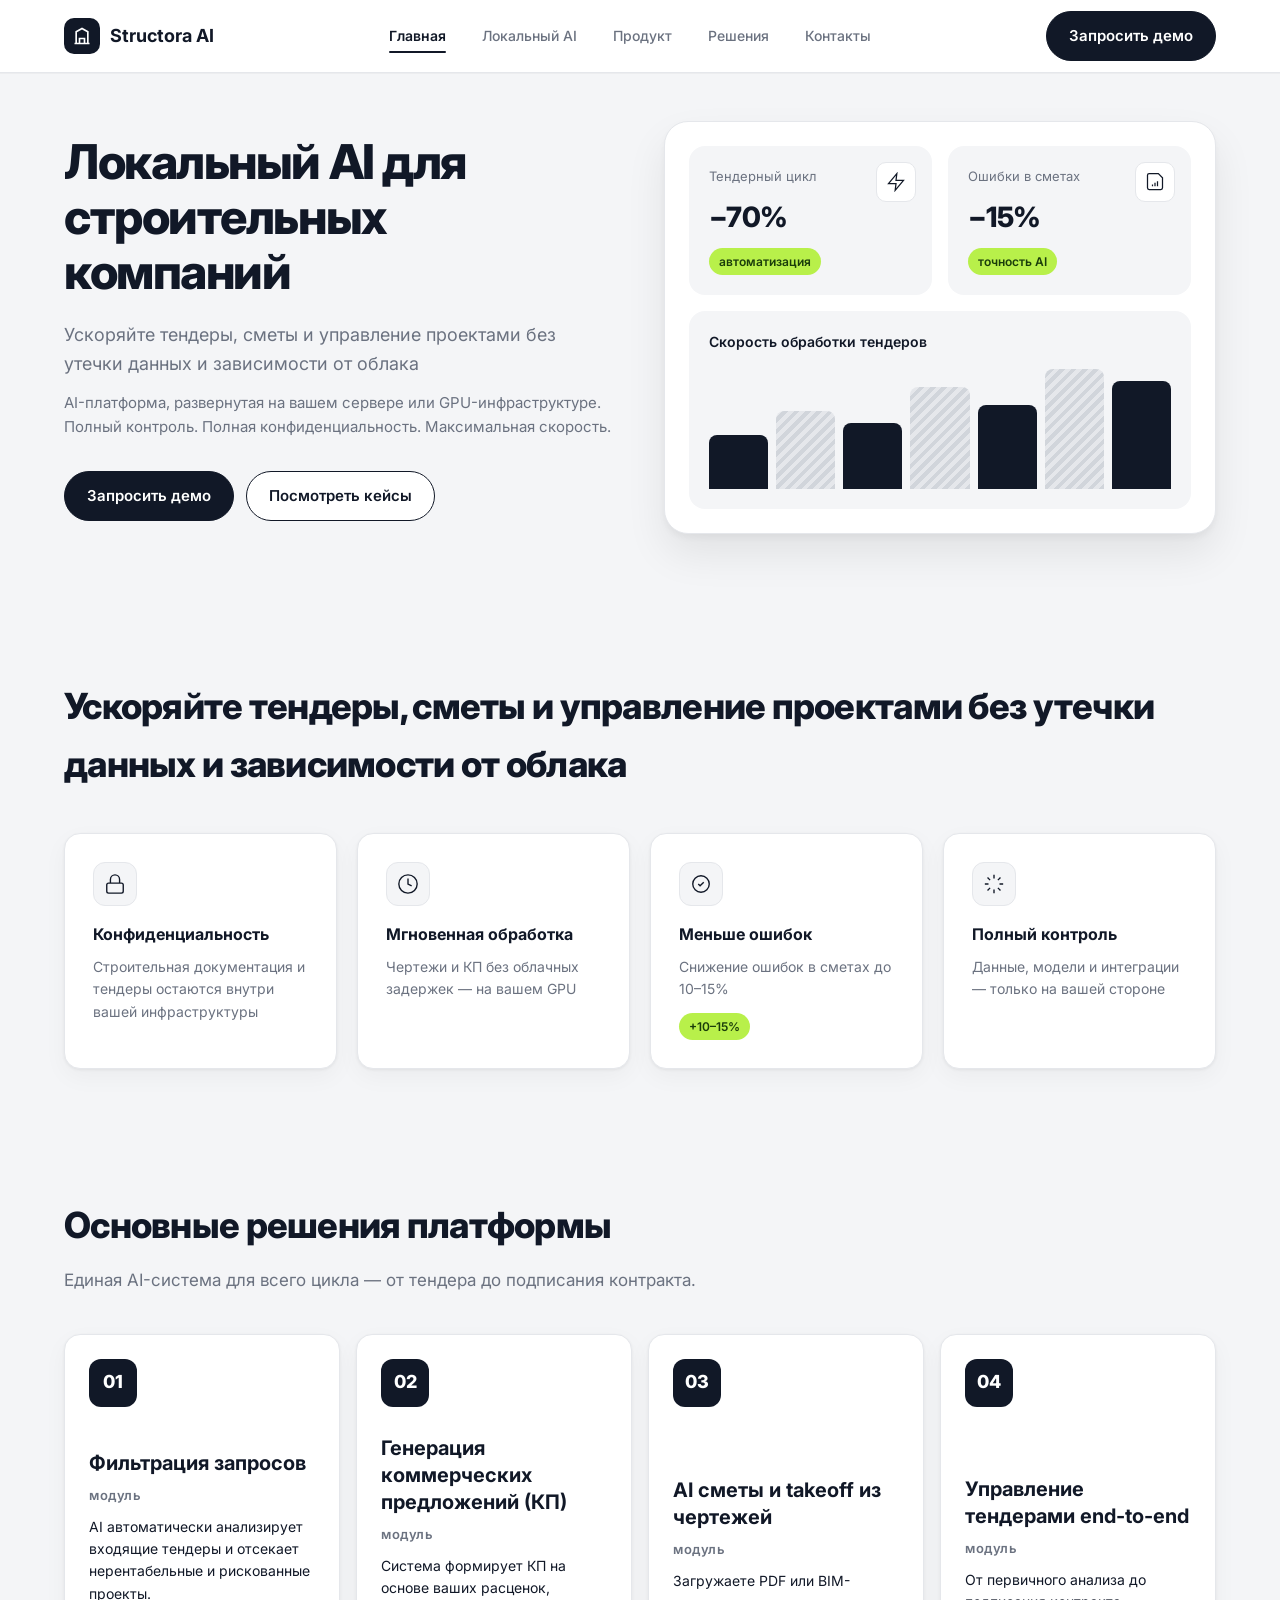
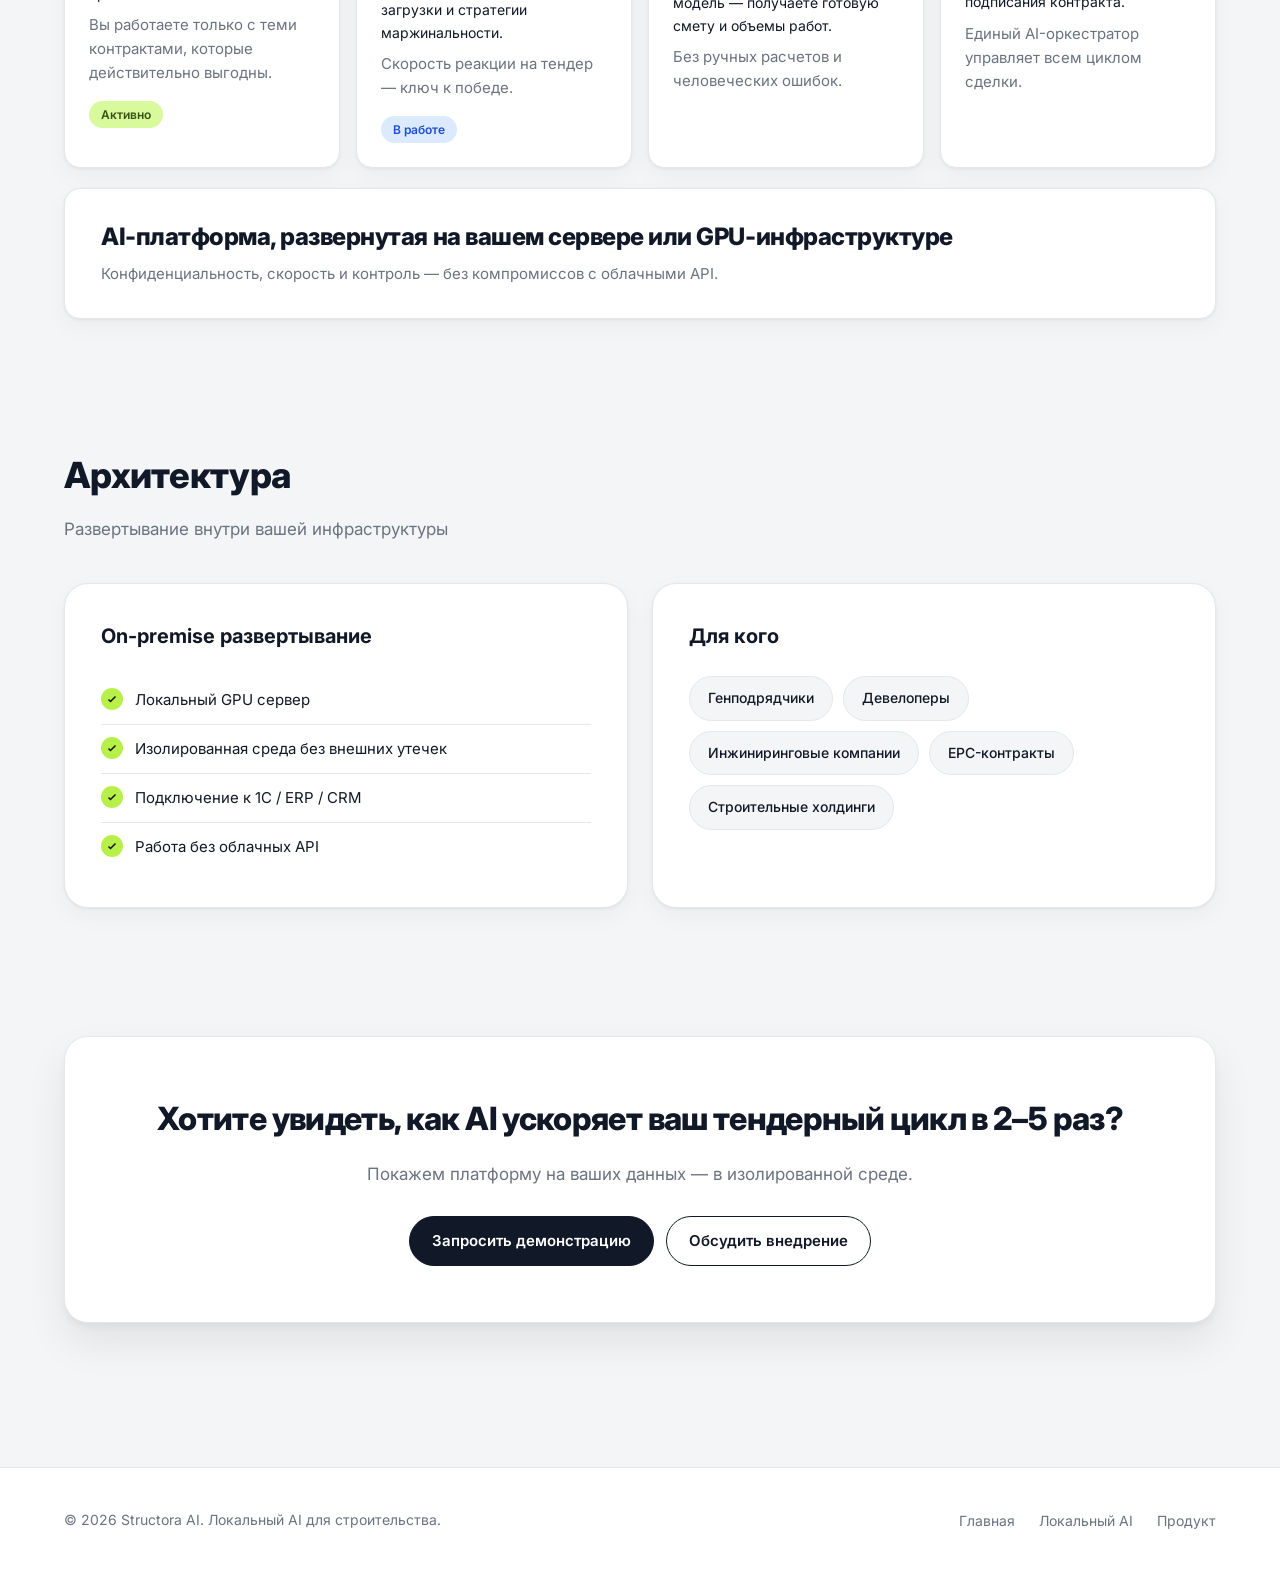
==== index.html @ 3f3b8d83 "9090" ====
<!DOCTYPE html>
<html lang="ru">
<head>
  <meta charset="UTF-8" />
  <meta name="viewport" content="width=device-width, initial-scale=1.0" />
  <meta name="description" content="Локальный AI для строительных компаний — тендеры, сметы и управление проектами без утечки данных." />
  <title>Structora AI — Локальный AI для строительных компаний</title>
  <link rel="stylesheet" href="css/styles.css" />
</head>
<body>
  <header class="site-header">
    <div class="nav-inner">
      <a href="index.html" class="logo">
        <span class="logo-mark" aria-hidden="true">
          <svg viewBox="0 0 24 24" fill="none" stroke-width="2" stroke="currentColor">
            <path d="M3 21h18M5 21V7l7-4 7 4v14M9 21v-6h6v6"/>
          </svg>
        </span>
        Structora AI
      </a>
      <button class="nav-toggle" type="button" aria-label="Меню" aria-expanded="false">
        <svg width="24" height="24" viewBox="0 0 24 24" fill="none" stroke="currentColor" stroke-width="2">
          <path d="M4 6h16M4 12h16M4 18h16"/>
        </svg>
      </button>
      <ul class="nav-links">
        <li><a href="index.html" class="active">Главная</a></li>
        <li><a href="local-ai.html">Локальный AI</a></li>
        <li><a href="product.html">Продукт</a></li>
        <li><a href="#solutions">Решения</a></li>
        <li><a href="#contact">Контакты</a></li>
      </ul>
      <div class="nav-actions">
        <a href="#contact" class="btn btn-primary">Запросить демо</a>
      </div>
    </div>
  </header>

  <main>
    <section class="hero">
      <div class="container hero-grid">
        <div class="hero-content">
          <h1>Локальный AI для строительных компаний</h1>
          <p class="hero-lead">
            Ускоряйте тендеры, сметы и управление проектами без утечки данных и зависимости от облака
          </p>
          <p class="hero-sub">
            AI-платформа, развернутая на вашем сервере или GPU-инфраструктуре. Полный контроль. Полная конфиденциальность. Максимальная скорость.
          </p>
          <div class="hero-actions">
            <a href="#contact" class="btn btn-primary">Запросить демо</a>
            <a href="product.html" class="btn btn-outline">Посмотреть кейсы</a>
          </div>
        </div>
        <div class="hero-visual">
          <div class="dashboard-preview" aria-hidden="true">
            <div class="metric-row">
              <div class="metric-card">
                <span class="icon-box">
                  <svg width="20" height="20" viewBox="0 0 24 24" fill="none" stroke="currentColor" stroke-width="1.5"><path d="M13 2L3 14h9l-1 8 10-12h-9l1-8z"/></svg>
                </span>
                <p class="label">Тендерный цикл</p>
                <p class="value">−70%</p>
                <span class="pill pill-green">автоматизация</span>
              </div>
              <div class="metric-card">
                <span class="icon-box">
                  <svg width="20" height="20" viewBox="0 0 24 24" fill="none" stroke="currentColor" stroke-width="1.5"><path d="M9 17v-2m3 2v-4m3 4v-6M5 21h14a2 2 0 002-2V7l-5-5H5a2 2 0 00-2 2v15a2 2 0 002 2z"/></svg>
                </span>
                <p class="label">Ошибки в сметах</p>
                <p class="value">−15%</p>
                <span class="pill pill-green">точность AI</span>
              </div>
            </div>
            <div class="chart-card">
              <h4>Скорость обработки тендеров</h4>
              <div class="bar-chart">
                <div class="bar bar-solid" style="height: 45%"></div>
                <div class="bar bar-striped" style="height: 65%"></div>
                <div class="bar bar-solid" style="height: 55%"></div>
                <div class="bar bar-striped" style="height: 85%"></div>
                <div class="bar bar-solid" style="height: 70%"></div>
                <div class="bar bar-striped" style="height: 100%"></div>
                <div class="bar bar-solid" style="height: 90%"></div>
              </div>
            </div>
          </div>
        </div>
      </div>
    </section>

    <section class="section" id="value">
      <div class="container">
        <div class="section-header">
          <h2>Ускоряйте тендеры, сметы и управление проектами без утечки данных и зависимости от облака</h2>
        </div>
        <div class="metrics-grid metrics-grid--row">
          <article class="value-card">
            <div class="icon-box">
              <svg width="22" height="22" viewBox="0 0 24 24" fill="none" stroke="currentColor" stroke-width="1.5"><rect x="3" y="11" width="18" height="11" rx="2"/><path d="M7 11V7a5 5 0 0110 0v4"/></svg>
            </div>
            <h3>Конфиденциальность</h3>
            <p>Строительная документация и тендеры остаются внутри вашей инфраструктуры</p>
          </article>
          <article class="value-card">
            <div class="icon-box">
              <svg width="22" height="22" viewBox="0 0 24 24" fill="none" stroke="currentColor" stroke-width="1.5"><circle cx="12" cy="12" r="10"/><path d="M12 6v6l4 2"/></svg>
            </div>
            <h3>Мгновенная обработка</h3>
            <p>Чертежи и КП без облачных задержек — на вашем GPU</p>
          </article>
          <article class="value-card">
            <div class="icon-box">
              <svg width="22" height="22" viewBox="0 0 24 24" fill="none" stroke="currentColor" stroke-width="1.5"><path d="M9 12l2 2 4-4M21 12a9 9 0 11-18 0 9 9 0 0118 0z"/></svg>
            </div>
            <h3>Меньше ошибок</h3>
            <p>Снижение ошибок в сметах до 10–15%</p>
            <span class="pill pill-green" style="margin-top: 12px">+10–15%</span>
          </article>
          <article class="value-card">
            <div class="icon-box">
              <svg width="22" height="22" viewBox="0 0 24 24" fill="none" stroke="currentColor" stroke-width="1.5"><path d="M12 2v4m0 12v4M4.93 4.93l2.83 2.83m8.48 8.48l2.83 2.83M2 12h4m12 0h4M4.93 19.07l2.83-2.83m8.48-8.48l2.83-2.83"/></svg>
            </div>
            <h3>Полный контроль</h3>
            <p>Данные, модели и интеграции — только на вашей стороне</p>
          </article>
        </div>
      </div>
    </section>

    <section class="section" id="solutions">
      <div class="container">
        <div class="section-header">
          <h2>Основные решения платформы</h2>
          <p>Единая AI-система для всего цикла — от тендера до подписания контракта.</p>
        </div>
        <div class="cards-row">
        <div class="solutions-row">
          <article class="solution-card solution-card--tile">
            <span class="solution-num">01</span>
            <div>
              <h3>Фильтрация запросов</h3>
              <span class="module-tag">модуль</span>
              <p>AI автоматически анализирует входящие тендеры и отсекает нерентабельные и рискованные проекты.</p>
              <p class="muted">Вы работаете только с теми контрактами, которые действительно выгодны.</p>
              <span class="status-pill status-complete">Активно</span>
            </div>
          </article>
          <article class="solution-card solution-card--tile">
            <span class="solution-num">02</span>
            <div>
              <h3>Генерация коммерческих предложений (КП)</h3>
              <span class="module-tag">модуль</span>
              <p>Система формирует КП на основе ваших расценок, загрузки и стратегии маржинальности.</p>
              <p class="muted">Скорость реакции на тендер — ключ к победе.</p>
              <span class="status-pill status-progress">В работе</span>
            </div>
          </article>
          <article class="solution-card solution-card--tile">
            <span class="solution-num">03</span>
            <div>
              <h3>AI сметы и takeoff из чертежей</h3>
              <span class="module-tag">модуль</span>
              <p>Загружаете PDF или BIM-модель — получаете готовую смету и объемы работ.</p>
              <p class="muted">Без ручных расчетов и человеческих ошибок.</p>
            </div>
          </article>
          <article class="solution-card solution-card--tile">
            <span class="solution-num">04</span>
            <div>
              <h3>Управление тендерами end-to-end</h3>
              <span class="module-tag">модуль</span>
              <p>От первичного анализа до подписания контракта.</p>
              <p class="muted">Единый AI-оркестратор управляет всем циклом сделки.</p>
            </div>
          </article>
        </div>
        <article class="platform-card">
          <h2>AI-платформа, развернутая на вашем сервере или GPU-инфраструктуре</h2>
          <p>Конфиденциальность, скорость и контроль — без компромиссов с облачными API.</p>
        </article>
        </div>
      </div>
    </section>

    <section class="section" id="architecture">
      <div class="container">
        <div class="section-header">
          <h2>Архитектура</h2>
          <p>Развертывание внутри вашей инфраструктуры</p>
        </div>
        <div class="two-col">
          <div class="info-card">
            <h3>On-premise развертывание</h3>
            <ul class="check-list">
              <li>
                <span class="check-icon"><svg width="12" height="12" viewBox="0 0 24 24" fill="none" stroke="#111" stroke-width="3"><path d="M5 13l4 4L19 7"/></svg></span>
                Локальный GPU сервер
              </li>
              <li>
                <span class="check-icon"><svg width="12" height="12" viewBox="0 0 24 24" fill="none" stroke="#111" stroke-width="3"><path d="M5 13l4 4L19 7"/></svg></span>
                Изолированная среда без внешних утечек
              </li>
              <li>
                <span class="check-icon"><svg width="12" height="12" viewBox="0 0 24 24" fill="none" stroke="#111" stroke-width="3"><path d="M5 13l4 4L19 7"/></svg></span>
                Подключение к 1С / ERP / CRM
              </li>
              <li>
                <span class="check-icon"><svg width="12" height="12" viewBox="0 0 24 24" fill="none" stroke="#111" stroke-width="3"><path d="M5 13l4 4L19 7"/></svg></span>
                Работа без облачных API
              </li>
            </ul>
          </div>
          <div class="info-card">
            <h3>Для кого</h3>
            <div class="audience-tags">
              <span class="tag">Генподрядчики</span>
              <span class="tag">Девелоперы</span>
              <span class="tag">Инжиниринговые компании</span>
              <span class="tag">EPC-контракты</span>
              <span class="tag">Строительные холдинги</span>
            </div>
          </div>
        </div>
      </div>
    </section>

    <section class="section" id="contact">
      <div class="container">
        <div class="cta-block">
          <h2>Хотите увидеть, как AI ускоряет ваш тендерный цикл в 2–5 раз?</h2>
          <p>Покажем платформу на ваших данных — в изолированной среде.</p>
          <div class="cta-actions">
            <a href="mailto:demo@structora.ai" class="btn btn-primary">Запросить демонстрацию</a>
            <a href="mailto:sales@structora.ai" class="btn btn-outline">Обсудить внедрение</a>
          </div>
        </div>
      </div>
    </section>
  </main>

  <footer class="site-footer">
    <div class="footer-inner">
      <p>© 2026 Structora AI. Локальный AI для строительства.</p>
      <ul class="footer-links">
        <li><a href="index.html">Главная</a></li>
        <li><a href="local-ai.html">Локальный AI</a></li>
        <li><a href="product.html">Продукт</a></li>
      </ul>
    </div>
  </footer>

  <script src="js/main.js"></script>
</body>
</html>
---- css/styles.css ----
/* Structora AI — SaaS dashboard-inspired marketing site */
@import url('https://fonts.googleapis.com/css2?family=Inter:wght@400;500;600;700;800&display=swap');

:root {
  --bg: #f4f5f7;
  --surface: #ffffff;
  --text: #111827;
  --text-muted: #6b7280;
  --border: #e5e7eb;
  --accent-green: #b8f04a;
  --accent-green-dark: #7cb518;
  --accent-red: #f87171;
  --accent-blue: #93c5fd;
  --shadow: 0 1px 3px rgba(0, 0, 0, 0.06), 0 8px 24px rgba(0, 0, 0, 0.04);
  --shadow-lg: 0 4px 6px rgba(0, 0, 0, 0.04), 0 20px 40px rgba(0, 0, 0, 0.08);
  --radius: 16px;
  --radius-lg: 24px;
  --radius-pill: 999px;
  --nav-h: 72px;
  --max-w: 1200px;
}

*,
*::before,
*::after {
  box-sizing: border-box;
}

html {
  scroll-behavior: smooth;
}

body {
  margin: 0;
  font-family: 'Inter', system-ui, -apple-system, sans-serif;
  font-size: 16px;
  line-height: 1.6;
  color: var(--text);
  background: var(--bg);
  -webkit-font-smoothing: antialiased;
}

img {
  max-width: 100%;
  height: auto;
}

a {
  color: inherit;
  text-decoration: none;
}

/* ——— Nav ——— */
.site-header {
  position: sticky;
  top: 0;
  z-index: 100;
  background: var(--surface);
  border-bottom: 1px solid var(--border);
  box-shadow: 0 1px 0 rgba(0, 0, 0, 0.03);
}

.nav-inner {
  max-width: var(--max-w);
  margin: 0 auto;
  padding: 0 24px;
  height: var(--nav-h);
  display: flex;
  align-items: center;
  justify-content: space-between;
  gap: 24px;
}

.logo {
  display: flex;
  align-items: center;
  gap: 10px;
  font-weight: 700;
  font-size: 1.125rem;
  flex-shrink: 0;
}

.logo-mark {
  width: 36px;
  height: 36px;
  background: var(--text);
  border-radius: 10px;
  display: grid;
  place-items: center;
}

.logo-mark svg {
  width: 20px;
  height: 20px;
  stroke: #fff;
}

.nav-links {
  display: flex;
  align-items: center;
  gap: 8px;
  list-style: none;
  margin: 0;
  padding: 0;
}

.nav-links a {
  display: flex;
  align-items: center;
  gap: 6px;
  padding: 10px 14px;
  font-size: 0.875rem;
  font-weight: 500;
  color: var(--text-muted);
  border-radius: var(--radius-pill);
  transition: color 0.15s, background 0.15s;
}

.nav-links a:hover {
  color: var(--text);
  background: var(--bg);
}

.nav-links a.active {
  color: var(--text);
  font-weight: 600;
  position: relative;
}

.nav-links a.active::after {
  content: '';
  position: absolute;
  bottom: 4px;
  left: 14px;
  right: 14px;
  height: 2px;
  background: var(--text);
  border-radius: 2px;
}

.nav-actions {
  display: flex;
  align-items: center;
  gap: 12px;
}

.nav-toggle {
  display: none;
  background: none;
  border: none;
  padding: 8px;
  cursor: pointer;
}

/* ——— Buttons ——— */
.btn {
  display: inline-flex;
  align-items: center;
  justify-content: center;
  gap: 8px;
  padding: 12px 22px;
  font-family: inherit;
  font-size: 0.9375rem;
  font-weight: 600;
  border-radius: var(--radius-pill);
  border: 1.5px solid transparent;
  cursor: pointer;
  transition: transform 0.15s, box-shadow 0.15s, background 0.15s;
}

.btn:hover {
  transform: translateY(-1px);
}

.btn-primary {
  background: var(--text);
  color: #fff;
  border-color: var(--text);
}

.btn-primary:hover {
  box-shadow: var(--shadow-lg);
}

.btn-outline {
  background: var(--surface);
  color: var(--text);
  border-color: var(--text);
}

.btn-outline:hover {
  background: var(--bg);
}

/* ——— Layout ——— */
.container {
  max-width: var(--max-w);
  margin: 0 auto;
  padding: 0 24px;
}

.section {
  padding: 64px 0;
}

.section-header {
  margin-bottom: 40px;
}

.section-header h2 {
  margin: 0 0 12px;
  font-size: clamp(1.75rem, 4vw, 2.25rem);
  font-weight: 800;
  letter-spacing: -0.02em;
}

.section-header p {
  margin: 0;
  color: var(--text-muted);
  font-size: 1.0625rem;
  max-width: 640px;
}

/* ——— Hero ——— */
.hero {
  padding: 48px 0 80px;
}

.hero-grid {
  display: grid;
  grid-template-columns: 1fr 1fr;
  gap: 48px;
  align-items: center;
}

.hero-content h1 {
  margin: 0 0 20px;
  font-size: clamp(2rem, 5vw, 3rem);
  font-weight: 800;
  line-height: 1.15;
  letter-spacing: -0.03em;
}

.hero-lead {
  font-size: 1.125rem;
  color: var(--text-muted);
  margin: 0 0 12px;
  line-height: 1.65;
}

.hero-sub {
  font-size: 0.9375rem;
  color: var(--text-muted);
  margin: 0 0 32px;
}

.hero-actions {
  display: flex;
  flex-wrap: wrap;
  gap: 12px;
}

.hero-visual {
  position: relative;
}

.dashboard-preview {
  background: var(--surface);
  border-radius: var(--radius-lg);
  box-shadow: var(--shadow-lg);
  padding: 24px;
  border: 1px solid var(--border);
}

.metric-row {
  display: grid;
  grid-template-columns: 1fr 1fr;
  gap: 16px;
  margin-bottom: 16px;
}

.metric-card {
  background: var(--bg);
  border-radius: var(--radius);
  padding: 20px;
  position: relative;
}

.metric-card .icon-box {
  position: absolute;
  top: 16px;
  right: 16px;
  width: 40px;
  height: 40px;
  background: var(--surface);
  border-radius: 10px;
  display: grid;
  place-items: center;
  border: 1px solid var(--border);
}

.metric-card .label {
  font-size: 0.8125rem;
  color: var(--text-muted);
  margin: 0 0 8px;
}

.metric-card .value {
  font-size: 1.75rem;
  font-weight: 800;
  margin: 0 0 8px;
  letter-spacing: -0.02em;
}

.pill {
  display: inline-flex;
  align-items: center;
  padding: 4px 10px;
  font-size: 0.75rem;
  font-weight: 600;
  border-radius: var(--radius-pill);
}

.pill-green {
  background: var(--accent-green);
  color: #1a3d0a;
}

.pill-red {
  background: #fecaca;
  color: #991b1b;
}

.chart-card {
  background: var(--bg);
  border-radius: var(--radius);
  padding: 20px;
}

.chart-card h4 {
  margin: 0 0 16px;
  font-size: 0.875rem;
  font-weight: 600;
}

.bar-chart {
  display: flex;
  align-items: flex-end;
  gap: 8px;
  height: 120px;
}

.bar {
  flex: 1;
  border-radius: 8px 8px 0 0;
  min-height: 20px;
}

.bar-solid {
  background: var(--text);
}

.bar-striped {
  background: repeating-linear-gradient(
    -45deg,
    #d1d5db,
    #d1d5db 4px,
    #e5e7eb 4px,
    #e5e7eb 8px
  );
}

/* ——— Cards row layout ——— */
.cards-row {
  display: flex;
  flex-direction: column;
  gap: 20px;
}

.metrics-grid {
  display: grid;
  grid-template-columns: repeat(auto-fill, minmax(260px, 1fr));
  gap: 20px;
}

.metrics-grid--row {
  grid-template-columns: repeat(4, 1fr);
}

.platform-card {
  background: var(--surface);
  border-radius: var(--radius);
  padding: 32px 36px;
  box-shadow: var(--shadow);
  border: 1px solid var(--border);
}

.platform-card h2 {
  margin: 0 0 8px;
  font-size: clamp(1.125rem, 2.5vw, 1.5rem);
  font-weight: 800;
  letter-spacing: -0.02em;
  line-height: 1.35;
}

.platform-card p {
  margin: 0;
  font-size: 0.9375rem;
  color: var(--text-muted);
}

.value-card {
  background: var(--surface);
  border-radius: var(--radius);
  padding: 28px;
  box-shadow: var(--shadow);
  border: 1px solid var(--border);
  transition: transform 0.2s, box-shadow 0.2s;
}

.value-card:hover {
  transform: translateY(-2px);
  box-shadow: var(--shadow-lg);
}

.value-card .icon-box {
  width: 44px;
  height: 44px;
  background: var(--bg);
  border-radius: 12px;
  display: grid;
  place-items: center;
  margin-bottom: 16px;
  border: 1px solid var(--border);
}

.value-card h3 {
  margin: 0 0 8px;
  font-size: 1rem;
  font-weight: 700;
}

.value-card p {
  margin: 0;
  font-size: 0.875rem;
  color: var(--text-muted);
}

/* ——— Solutions ——— */
.solutions-grid {
  display: grid;
  gap: 20px;
}

.solutions-row {
  display: grid;
  grid-template-columns: repeat(4, 1fr);
  gap: 16px;
}

.solution-card {
  background: var(--surface);
  border-radius: var(--radius);
  padding: 32px;
  box-shadow: var(--shadow);
  border: 1px solid var(--border);
  display: grid;
  grid-template-columns: auto 1fr;
  gap: 24px;
  align-items: start;
}

.solution-card--tile {
  grid-template-columns: 1fr;
  padding: 24px;
  min-height: 280px;
}

.solution-card--tile .solution-num {
  margin-bottom: 4px;
}

.solution-card--tile h3 {
  font-size: 1rem;
  line-height: 1.35;
}

.solution-card--tile p {
  font-size: 0.875rem;
}

.solution-card--tile .muted {
  font-size: 0.8125rem;
}

.module-tag {
  display: block;
  margin: 4px 0 12px;
  font-size: 0.8125rem;
  font-weight: 600;
  color: var(--text-muted);
  text-transform: lowercase;
  letter-spacing: 0.04em;
}

.solution-card--tile .module-tag {
  margin-bottom: 10px;
}

.solution-num {
  width: 48px;
  height: 48px;
  background: var(--text);
  color: #fff;
  border-radius: 12px;
  display: grid;
  place-items: center;
  font-weight: 800;
  font-size: 1.125rem;
}

.solution-card h3 {
  margin: 0 0 8px;
  font-size: 1.25rem;
  font-weight: 700;
}

.solution-card p {
  margin: 0 0 8px;
  color: var(--text);
}

.solution-card .muted {
  color: var(--text-muted);
  font-size: 0.9375rem;
}

/* ——— Architecture & audience ——— */
.two-col {
  display: grid;
  grid-template-columns: 1fr 1fr;
  gap: 24px;
}

.info-card {
  background: var(--surface);
  border-radius: var(--radius-lg);
  padding: 36px;
  box-shadow: var(--shadow);
  border: 1px solid var(--border);
}

.info-card h3 {
  margin: 0 0 24px;
  font-size: 1.25rem;
  font-weight: 700;
}

.check-list {
  list-style: none;
  margin: 0;
  padding: 0;
}

.check-list li {
  display: flex;
  align-items: flex-start;
  gap: 12px;
  padding: 12px 0;
  border-bottom: 1px solid var(--border);
  font-size: 0.9375rem;
}

.check-list li:last-child {
  border-bottom: none;
}

.check-icon {
  flex-shrink: 0;
  width: 22px;
  height: 22px;
  background: var(--accent-green);
  border-radius: 50%;
  display: grid;
  place-items: center;
}

.audience-tags {
  display: flex;
  flex-wrap: wrap;
  gap: 10px;
}

.tag {
  padding: 10px 18px;
  background: var(--bg);
  border: 1px solid var(--border);
  border-radius: var(--radius-pill);
  font-size: 0.875rem;
  font-weight: 500;
}

.tag:hover {
  background: var(--accent-green);
  border-color: var(--accent-green);
}

/* ——— CTA ——— */
.cta-block {
  background: var(--surface);
  border-radius: var(--radius-lg);
  padding: 56px 48px;
  text-align: center;
  box-shadow: var(--shadow-lg);
  border: 1px solid var(--border);
}

.cta-block h2 {
  margin: 0 0 16px;
  font-size: clamp(1.5rem, 3vw, 2rem);
  font-weight: 800;
  letter-spacing: -0.02em;
}

.cta-block p {
  margin: 0 0 28px;
  color: var(--text-muted);
  font-size: 1.0625rem;
}

.cta-actions {
  display: flex;
  flex-wrap: wrap;
  gap: 12px;
  justify-content: center;
}

/* ——— Compare (on-premise page) ——— */
.compare-grid {
  display: grid;
  grid-template-columns: 1fr 1fr;
  gap: 24px;
}

.compare-card {
  background: var(--surface);
  border-radius: var(--radius-lg);
  padding: 32px;
  border: 1px solid var(--border);
  box-shadow: var(--shadow);
}

.compare-card.negative {
  border-color: #fecaca;
}

.compare-card.positive {
  border-color: var(--accent-green);
}

.compare-card h3 {
  margin: 0 0 20px;
  font-size: 1.125rem;
  font-weight: 700;
}

.compare-card ul {
  margin: 0;
  padding: 0;
  list-style: none;
}

.compare-card li {
  padding: 10px 0;
  font-size: 0.9375rem;
  color: var(--text-muted);
  border-bottom: 1px solid var(--border);
  display: flex;
  gap: 10px;
}

.compare-card li::before {
  content: '•';
  color: var(--text);
  font-weight: bold;
}

.compare-card.negative li::before {
  color: var(--accent-red);
}

.compare-card.positive li::before {
  color: var(--accent-green-dark);
}

/* ——— Steps ——— */
.steps {
  display: grid;
  gap: 16px;
}

.step-item {
  display: flex;
  gap: 20px;
  align-items: flex-start;
  background: var(--surface);
  padding: 24px 28px;
  border-radius: var(--radius);
  border: 1px solid var(--border);
  box-shadow: var(--shadow);
}

.step-num {
  width: 40px;
  height: 40px;
  background: var(--text);
  color: #fff;
  border-radius: 50%;
  display: grid;
  place-items: center;
  font-weight: 700;
  flex-shrink: 0;
}

/* ——— Product features table style ——— */
.features-table {
  background: var(--surface);
  border-radius: var(--radius-lg);
  overflow: hidden;
  border: 1px solid var(--border);
  box-shadow: var(--shadow);
}

.feature-row {
  display: grid;
  grid-template-columns: 1fr 2fr;
  gap: 24px;
  padding: 24px 32px;
  border-bottom: 1px solid var(--border);
  align-items: center;
}

.feature-row:last-child {
  border-bottom: none;
}

.feature-row h4 {
  margin: 0;
  font-size: 1rem;
  font-weight: 700;
}

.feature-row p {
  margin: 0;
  color: var(--text-muted);
  font-size: 0.9375rem;
}

.status-pill {
  display: inline-block;
  padding: 4px 12px;
  border-radius: var(--radius-pill);
  font-size: 0.75rem;
  font-weight: 600;
  margin-top: 8px;
}

.status-progress {
  background: #dbeafe;
  color: #1d4ed8;
}

.status-complete {
  background: #d9f99d;
  color: #365314;
}

/* ——— Effects grid ——— */
.effects-grid {
  display: grid;
  grid-template-columns: repeat(4, 1fr);
  gap: 16px;
}

.effect-card {
  background: var(--surface);
  border-radius: var(--radius);
  padding: 24px;
  text-align: center;
  border: 1px solid var(--border);
  box-shadow: var(--shadow);
}

.effect-card .value {
  font-size: 1.5rem;
  font-weight: 800;
  margin-bottom: 8px;
}

.effect-card .label {
  font-size: 0.8125rem;
  color: var(--text-muted);
}

/* ——— Page hero (inner pages) ——— */
.page-hero {
  padding: 56px 0 40px;
}

.page-hero h1 {
  margin: 0 0 16px;
  font-size: clamp(2rem, 4vw, 2.75rem);
  font-weight: 800;
  letter-spacing: -0.03em;
  max-width: 800px;
}

.page-hero .lead {
  font-size: 1.125rem;
  color: var(--text-muted);
  max-width: 720px;
  margin: 0;
}

/* ——— Footer ——— */
.site-footer {
  margin-top: 80px;
  padding: 40px 0;
  border-top: 1px solid var(--border);
  background: var(--surface);
}

.footer-inner {
  max-width: var(--max-w);
  margin: 0 auto;
  padding: 0 24px;
  display: flex;
  flex-wrap: wrap;
  justify-content: space-between;
  align-items: center;
  gap: 16px;
}

.footer-inner p {
  margin: 0;
  font-size: 0.875rem;
  color: var(--text-muted);
}

.footer-links {
  display: flex;
  gap: 24px;
  list-style: none;
  margin: 0;
  padding: 0;
}

.footer-links a {
  font-size: 0.875rem;
  color: var(--text-muted);
}

.footer-links a:hover {
  color: var(--text);
}

/* ——— Responsive ——— */
@media (max-width: 900px) {
  .hero-grid,
  .two-col,
  .compare-grid {
    grid-template-columns: 1fr;
  }

  .effects-grid {
    grid-template-columns: repeat(2, 1fr);
  }

  .feature-row {
    grid-template-columns: 1fr;
  }

  .nav-links {
    display: none;
    position: absolute;
    top: var(--nav-h);
    left: 0;
    right: 0;
    flex-direction: column;
    background: var(--surface);
    padding: 16px 24px 24px;
    border-bottom: 1px solid var(--border);
    box-shadow: var(--shadow);
  }

  .nav-links.open {
    display: flex;
  }

  .nav-toggle {
    display: block;
  }

  .solution-card {
    grid-template-columns: 1fr;
  }

  .metrics-grid--row,
  .solutions-row {
    grid-template-columns: repeat(2, 1fr);
  }

  .solution-card--tile {
    min-height: auto;
  }
}

@media (max-width: 600px) {
  .metrics-grid--row,
  .solutions-row {
    grid-template-columns: 1fr;
  }

  .metric-row {
    grid-template-columns: 1fr;
  }

  .effects-grid {
    grid-template-columns: 1fr;
  }

  .cta-block {
    padding: 40px 24px;
  }
}
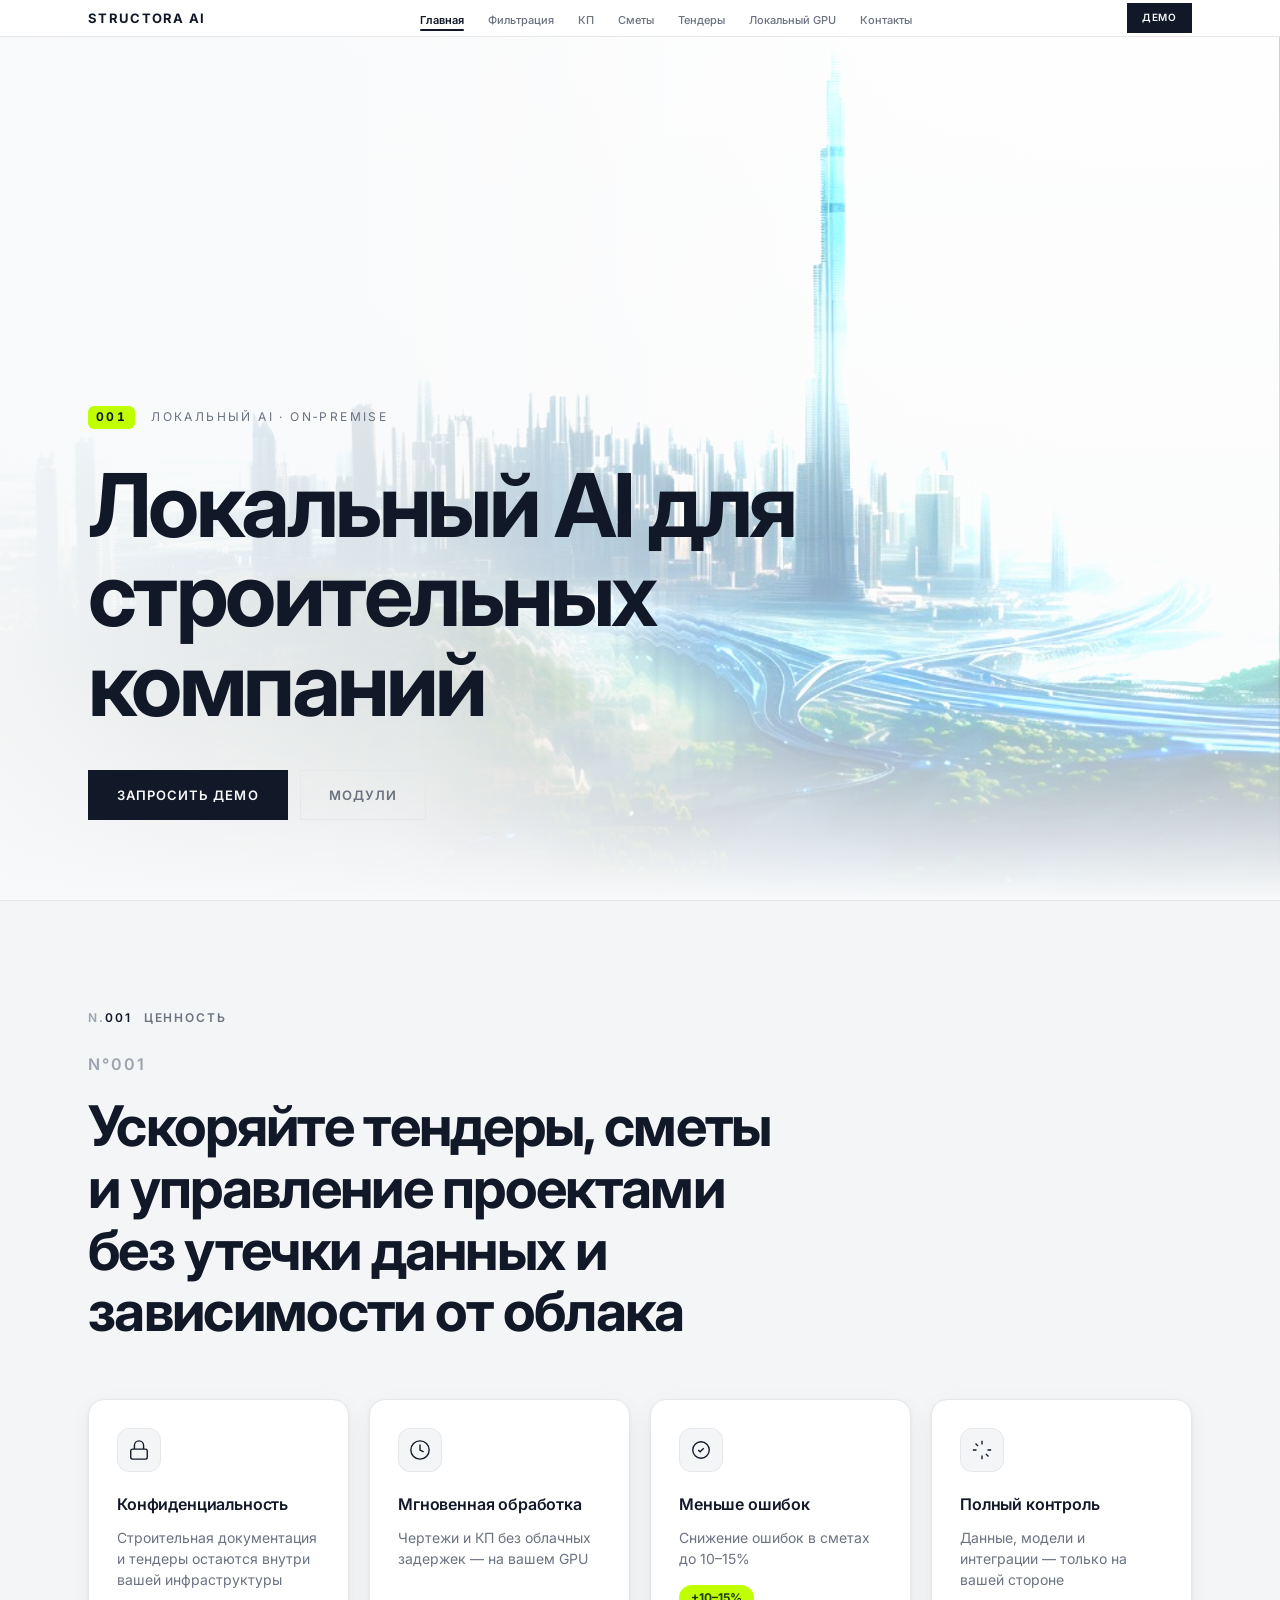
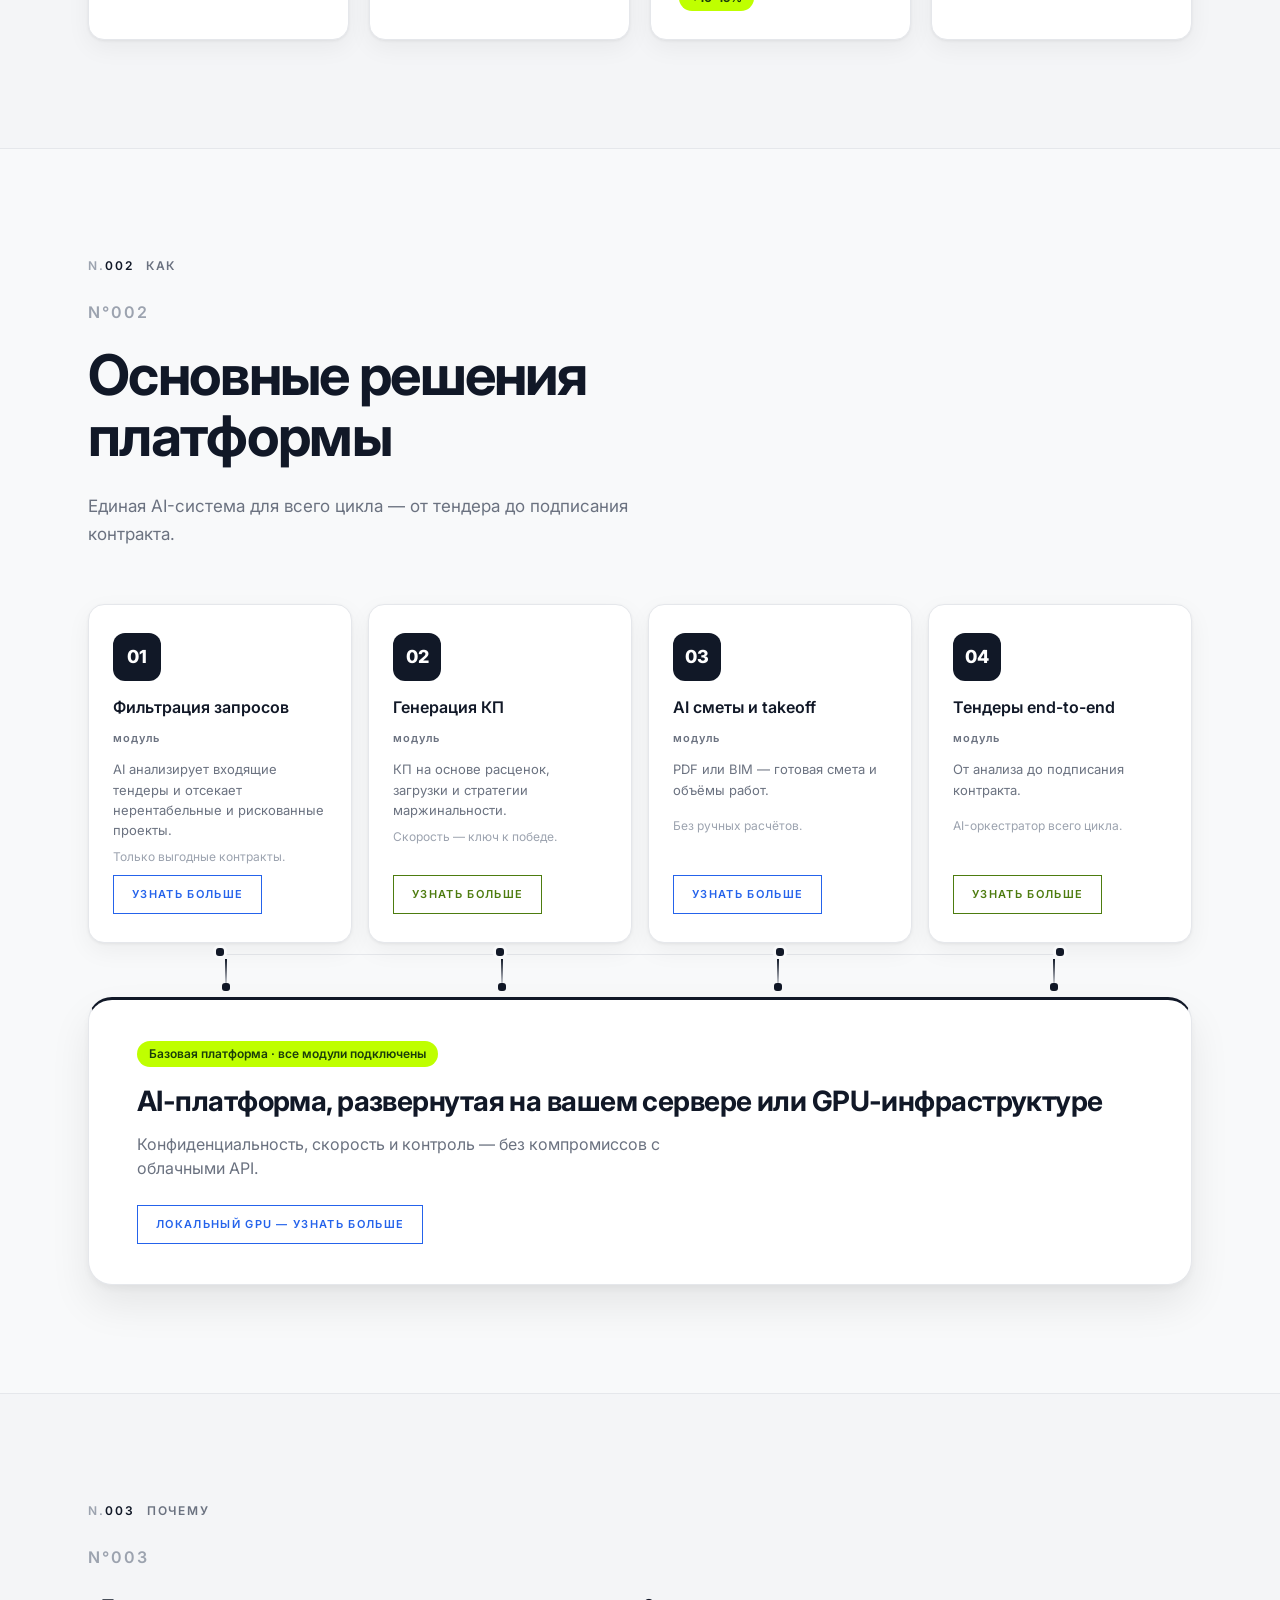
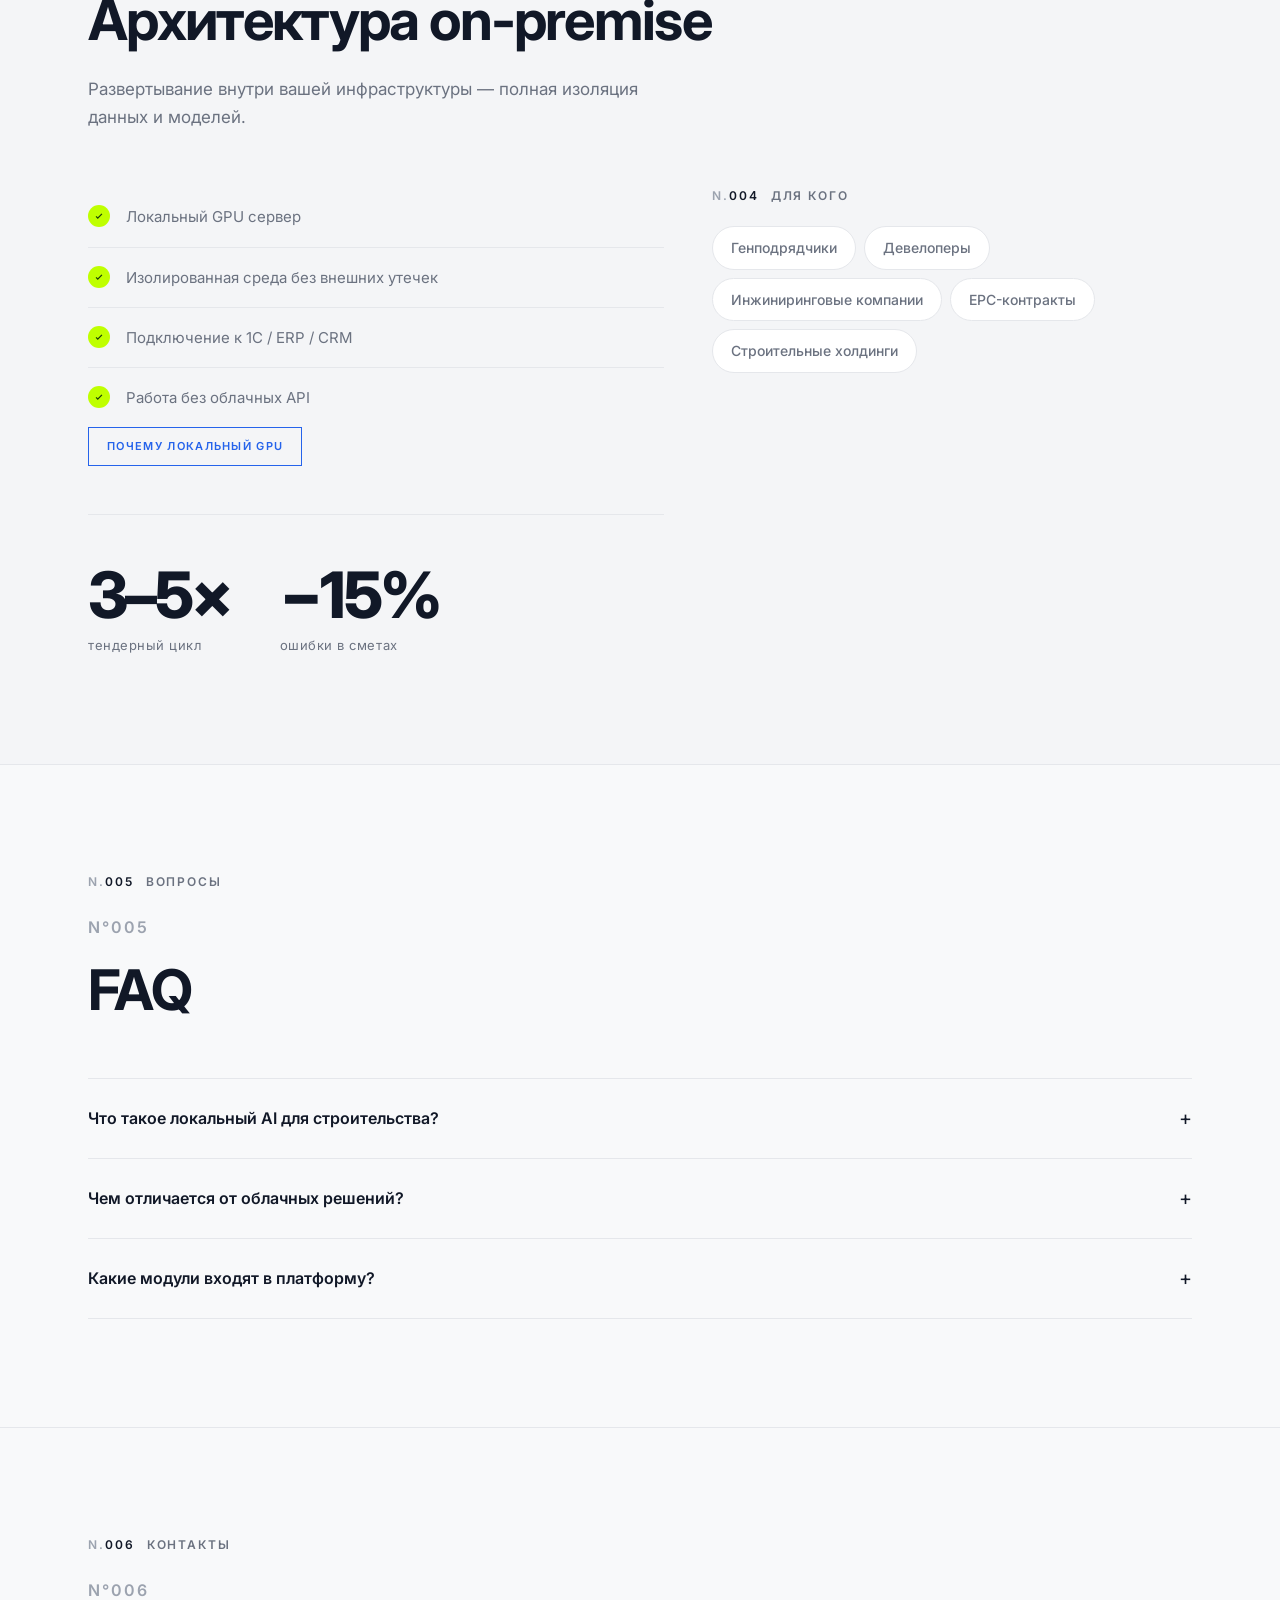
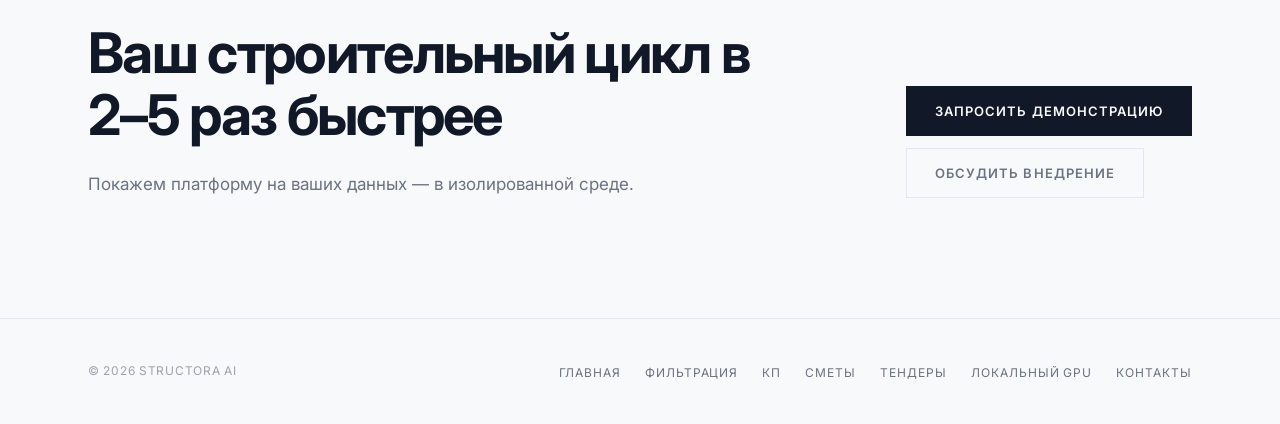
==== commit 182f68d7: "8989" ====
--- a/index.html
+++ b/index.html
@@ -10,89 +10,53 @@
 <body>
   <header class="site-header">
     <div class="nav-inner">
-      <a href="index.html" class="logo">
-        <span class="logo-mark" aria-hidden="true">
-          <svg viewBox="0 0 24 24" fill="none" stroke-width="2" stroke="currentColor">
-            <path d="M3 21h18M5 21V7l7-4 7 4v14M9 21v-6h6v6"/>
-          </svg>
-        </span>
-        Structora AI
-      </a>
+      <a href="index.html" class="logo">Structora <span>AI</span></a>
       <button class="nav-toggle" type="button" aria-label="Меню" aria-expanded="false">
-        <svg width="24" height="24" viewBox="0 0 24 24" fill="none" stroke="currentColor" stroke-width="2">
+        <svg width="24" height="24" viewBox="0 0 24 24" fill="none" stroke="currentColor" stroke-width="1.5">
           <path d="M4 6h16M4 12h16M4 18h16"/>
         </svg>
       </button>
       <ul class="nav-links">
         <li><a href="index.html" class="active">Главная</a></li>
-        <li><a href="local-ai.html">Локальный AI</a></li>
-        <li><a href="product.html">Продукт</a></li>
-        <li><a href="#solutions">Решения</a></li>
+        <li><a href="module-filter.html">Фильтрация</a></li>
+        <li><a href="module-kp.html">КП</a></li>
+        <li><a href="module-estimates.html">Сметы</a></li>
+        <li><a href="module-tenders.html">Тендеры</a></li>
+        <li><a href="local-gpu.html">Локальный GPU</a></li>
         <li><a href="#contact">Контакты</a></li>
       </ul>
-      <div class="nav-actions">
-        <a href="#contact" class="btn btn-primary">Запросить демо</a>
-      </div>
+      <a href="#contact" class="btn btn-primary btn-sm">Демо</a>
     </div>
   </header>
 
-  <main>
+  <main id="overview">
     <section class="hero">
-      <div class="container hero-grid">
-        <div class="hero-content">
-          <h1>Локальный AI для строительных компаний</h1>
-          <p class="hero-lead">
-            Ускоряйте тендеры, сметы и управление проектами без утечки данных и зависимости от облака
-          </p>
-          <p class="hero-sub">
-            AI-платформа, развернутая на вашем сервере или GPU-инфраструктуре. Полный контроль. Полная конфиденциальность. Максимальная скорость.
-          </p>
-          <div class="hero-actions">
-            <a href="#contact" class="btn btn-primary">Запросить демо</a>
-            <a href="product.html" class="btn btn-outline">Посмотреть кейсы</a>
-          </div>
-        </div>
-        <div class="hero-visual">
-          <div class="dashboard-preview" aria-hidden="true">
-            <div class="metric-row">
-              <div class="metric-card">
-                <span class="icon-box">
-                  <svg width="20" height="20" viewBox="0 0 24 24" fill="none" stroke="currentColor" stroke-width="1.5"><path d="M13 2L3 14h9l-1 8 10-12h-9l1-8z"/></svg>
-                </span>
-                <p class="label">Тендерный цикл</p>
-                <p class="value">−70%</p>
-                <span class="pill pill-green">автоматизация</span>
-              </div>
-              <div class="metric-card">
-                <span class="icon-box">
-                  <svg width="20" height="20" viewBox="0 0 24 24" fill="none" stroke="currentColor" stroke-width="1.5"><path d="M9 17v-2m3 2v-4m3 4v-6M5 21h14a2 2 0 002-2V7l-5-5H5a2 2 0 00-2 2v15a2 2 0 002 2z"/></svg>
-                </span>
-                <p class="label">Ошибки в сметах</p>
-                <p class="value">−15%</p>
-                <span class="pill pill-green">точность AI</span>
-              </div>
-            </div>
-            <div class="chart-card">
-              <h4>Скорость обработки тендеров</h4>
-              <div class="bar-chart">
-                <div class="bar bar-solid" style="height: 45%"></div>
-                <div class="bar bar-striped" style="height: 65%"></div>
-                <div class="bar bar-solid" style="height: 55%"></div>
-                <div class="bar bar-striped" style="height: 85%"></div>
-                <div class="bar bar-solid" style="height: 70%"></div>
-                <div class="bar bar-striped" style="height: 100%"></div>
-                <div class="bar bar-solid" style="height: 90%"></div>
-              </div>
-            </div>
-          </div>
-        </div>
-      </div>
-    </section>
-
-    <section class="section" id="value">
-      <div class="container">
-        <div class="section-header">
-          <h2>Ускоряйте тендеры, сметы и управление проектами без утечки данных и зависимости от облака</h2>
+      <div class="hero-bg">
+        <img src="assets/images/hero-city.jpg" alt="" />
+      </div>
+      <div class="hero-overlay"></div>
+      <div class="container">
+        <div class="hero-eyebrow">
+          <span class="hero-counter">001</span>
+          <span>Локальный AI · On‑premise</span>
+        </div>
+        <h1>Локальный AI для строительных компаний</h1>
+        <div class="hero-actions">
+          <a href="#contact" class="btn btn-primary">Запросить демо</a>
+          <a href="#solutions" class="btn btn-outline">Модули</a>
+        </div>
+      </div>
+    </section>
+
+    <section class="w-section w-section--soft" id="value">
+      <div class="container">
+        <div class="w-section__head">
+          <div class="w-meta">
+            <span class="w-meta__id">n.<span>001</span></span>
+            <span class="w-meta__name">Ценность</span>
+          </div>
+          <p class="w-num">N°001</p>
+          <h2 class="w-title">Ускоряйте тендеры, сметы и управление проектами без утечки данных и зависимости от облака</h2>
         </div>
         <div class="metrics-grid metrics-grid--row">
           <article class="value-card">
@@ -115,11 +79,11 @@
             </div>
             <h3>Меньше ошибок</h3>
             <p>Снижение ошибок в сметах до 10–15%</p>
-            <span class="pill pill-green" style="margin-top: 12px">+10–15%</span>
-          </article>
-          <article class="value-card">
-            <div class="icon-box">
-              <svg width="22" height="22" viewBox="0 0 24 24" fill="none" stroke="currentColor" stroke-width="1.5"><path d="M12 2v4m0 12v4M4.93 4.93l2.83 2.83m8.48 8.48l2.83 2.83M2 12h4m12 0h4M4.93 19.07l2.83-2.83m8.48-8.48l2.83-2.83"/></svg>
+            <span class="pill">+10–15%</span>
+          </article>
+          <article class="value-card">
+            <div class="icon-box">
+              <svg width="22" height="22" viewBox="0 0 24 24" fill="none" stroke="currentColor" stroke-width="1.5"><path d="M12 2v4m0 12v4M4.93 4.93l2.83 2.83m8.48 8.48l2.83 2.83M2 12h4m12 0h4"/></svg>
             </div>
             <h3>Полный контроль</h3>
             <p>Данные, модели и интеграции — только на вашей стороне</p>
@@ -128,91 +92,116 @@
       </div>
     </section>
 
-    <section class="section" id="solutions">
-      <div class="container">
-        <div class="section-header">
-          <h2>Основные решения платформы</h2>
-          <p>Единая AI-система для всего цикла — от тендера до подписания контракта.</p>
-        </div>
-        <div class="cards-row">
-        <div class="solutions-row">
-          <article class="solution-card solution-card--tile">
-            <span class="solution-num">01</span>
-            <div>
+    <section class="w-section" id="solutions">
+      <div class="container">
+        <div class="w-section__head">
+          <div class="w-meta">
+            <span class="w-meta__id">n.<span>002</span></span>
+            <span class="w-meta__name">Как</span>
+          </div>
+          <p class="w-num">N°002</p>
+          <h2 class="w-title">Основные решения платформы</h2>
+          <p class="w-lead">Единая AI-система для всего цикла — от тендера до подписания контракта.</p>
+        </div>
+        <div class="cards-row modules-stack">
+          <div class="solutions-row">
+            <article class="solution-card solution-card--tile solution-card--linked">
+              <span class="solution-num">01</span>
               <h3>Фильтрация запросов</h3>
               <span class="module-tag">модуль</span>
-              <p>AI автоматически анализирует входящие тендеры и отсекает нерентабельные и рискованные проекты.</p>
-              <p class="muted">Вы работаете только с теми контрактами, которые действительно выгодны.</p>
-              <span class="status-pill status-complete">Активно</span>
-            </div>
-          </article>
-          <article class="solution-card solution-card--tile">
-            <span class="solution-num">02</span>
-            <div>
-              <h3>Генерация коммерческих предложений (КП)</h3>
-              <span class="module-tag">модуль</span>
-              <p>Система формирует КП на основе ваших расценок, загрузки и стратегии маржинальности.</p>
-              <p class="muted">Скорость реакции на тендер — ключ к победе.</p>
-              <span class="status-pill status-progress">В работе</span>
-            </div>
-          </article>
-          <article class="solution-card solution-card--tile">
-            <span class="solution-num">03</span>
-            <div>
-              <h3>AI сметы и takeoff из чертежей</h3>
-              <span class="module-tag">модуль</span>
-              <p>Загружаете PDF или BIM-модель — получаете готовую смету и объемы работ.</p>
-              <p class="muted">Без ручных расчетов и человеческих ошибок.</p>
-            </div>
-          </article>
-          <article class="solution-card solution-card--tile">
-            <span class="solution-num">04</span>
-            <div>
-              <h3>Управление тендерами end-to-end</h3>
-              <span class="module-tag">модуль</span>
-              <p>От первичного анализа до подписания контракта.</p>
-              <p class="muted">Единый AI-оркестратор управляет всем циклом сделки.</p>
-            </div>
-          </article>
-        </div>
-        <article class="platform-card">
-          <h2>AI-платформа, развернутая на вашем сервере или GPU-инфраструктуре</h2>
-          <p>Конфиденциальность, скорость и контроль — без компромиссов с облачными API.</p>
-        </article>
-        </div>
-      </div>
-    </section>
-
-    <section class="section" id="architecture">
-      <div class="container">
-        <div class="section-header">
-          <h2>Архитектура</h2>
-          <p>Развертывание внутри вашей инфраструктуры</p>
+              <p>AI анализирует входящие тендеры и отсекает нерентабельные и рискованные проекты.</p>
+              <p class="muted">Только выгодные контракты.</p>
+              <a href="module-filter.html" class="btn-learn-more btn-learn-more--blue">Узнать больше</a>
+            </article>
+            <article class="solution-card solution-card--tile solution-card--linked">
+              <span class="solution-num">02</span>
+              <h3>Генерация КП</h3>
+              <span class="module-tag">модуль</span>
+              <p>КП на основе расценок, загрузки и стратегии маржинальности.</p>
+              <p class="muted">Скорость — ключ к победе.</p>
+              <a href="module-kp.html" class="btn-learn-more btn-learn-more--green">Узнать больше</a>
+            </article>
+            <article class="solution-card solution-card--tile solution-card--linked">
+              <span class="solution-num">03</span>
+              <h3>AI сметы и takeoff</h3>
+              <span class="module-tag">модуль</span>
+              <p>PDF или BIM — готовая смета и объёмы работ.</p>
+              <p class="muted">Без ручных расчётов.</p>
+              <a href="module-estimates.html" class="btn-learn-more btn-learn-more--blue">Узнать больше</a>
+            </article>
+            <article class="solution-card solution-card--tile solution-card--linked">
+              <span class="solution-num">04</span>
+              <h3>Тендеры end-to-end</h3>
+              <span class="module-tag">модуль</span>
+              <p>От анализа до подписания контракта.</p>
+              <p class="muted">AI-оркестратор всего цикла.</p>
+              <a href="module-tenders.html" class="btn-learn-more btn-learn-more--green">Узнать больше</a>
+            </article>
+          </div>
+          <div class="modules-links" aria-hidden="true">
+            <div class="module-link"><span></span></div>
+            <div class="module-link"><span></span></div>
+            <div class="module-link"><span></span></div>
+            <div class="module-link"><span></span></div>
+          </div>
+          <article class="platform-card platform-card--base">
+            <span class="platform-card__label">Базовая платформа · все модули подключены</span>
+            <h2>AI-платформа, развернутая на вашем сервере или GPU-инфраструктуре</h2>
+            <p>Конфиденциальность, скорость и контроль — без компромиссов с облачными API.</p>
+            <a href="local-gpu.html" class="btn-learn-more btn-learn-more--blue">Локальный GPU — узнать больше</a>
+          </article>
+        </div>
+      </div>
+    </section>
+
+    <section class="w-section w-section--soft" id="architecture">
+      <div class="container">
+        <div class="w-section__head">
+          <div class="w-meta">
+            <span class="w-meta__id">n.<span>003</span></span>
+            <span class="w-meta__name">Почему</span>
+          </div>
+          <p class="w-num">N°003</p>
+          <h2 class="w-title">Архитектура on‑premise</h2>
+          <p class="w-lead">Развертывание внутри вашей инфраструктуры — полная изоляция данных и моделей.</p>
         </div>
         <div class="two-col">
-          <div class="info-card">
-            <h3>On-premise развертывание</h3>
+          <div>
             <ul class="check-list">
               <li>
-                <span class="check-icon"><svg width="12" height="12" viewBox="0 0 24 24" fill="none" stroke="#111" stroke-width="3"><path d="M5 13l4 4L19 7"/></svg></span>
+                <span class="check-icon"><svg width="10" height="10" viewBox="0 0 24 24" fill="none" stroke="currentColor" stroke-width="3"><path d="M5 13l4 4L19 7"/></svg></span>
                 Локальный GPU сервер
               </li>
               <li>
-                <span class="check-icon"><svg width="12" height="12" viewBox="0 0 24 24" fill="none" stroke="#111" stroke-width="3"><path d="M5 13l4 4L19 7"/></svg></span>
+                <span class="check-icon"><svg width="10" height="10" viewBox="0 0 24 24" fill="none" stroke="currentColor" stroke-width="3"><path d="M5 13l4 4L19 7"/></svg></span>
                 Изолированная среда без внешних утечек
               </li>
               <li>
-                <span class="check-icon"><svg width="12" height="12" viewBox="0 0 24 24" fill="none" stroke="#111" stroke-width="3"><path d="M5 13l4 4L19 7"/></svg></span>
+                <span class="check-icon"><svg width="10" height="10" viewBox="0 0 24 24" fill="none" stroke="currentColor" stroke-width="3"><path d="M5 13l4 4L19 7"/></svg></span>
                 Подключение к 1С / ERP / CRM
               </li>
               <li>
-                <span class="check-icon"><svg width="12" height="12" viewBox="0 0 24 24" fill="none" stroke="#111" stroke-width="3"><path d="M5 13l4 4L19 7"/></svg></span>
+                <span class="check-icon"><svg width="10" height="10" viewBox="0 0 24 24" fill="none" stroke="currentColor" stroke-width="3"><path d="M5 13l4 4L19 7"/></svg></span>
                 Работа без облачных API
               </li>
             </ul>
-          </div>
-          <div class="info-card">
-            <h3>Для кого</h3>
+            <a href="local-gpu.html" class="btn-learn-more btn-learn-more--blue">Почему локальный GPU</a>
+            <div class="stats-inline">
+              <div class="stat-item">
+                <div class="value">3–5×</div>
+                <div class="label">тендерный цикл</div>
+              </div>
+              <div class="stat-item">
+                <div class="value">−15%</div>
+                <div class="label">ошибки в сметах</div>
+              </div>
+            </div>
+          </div>
+          <div>
+            <div class="w-meta" style="margin-bottom: 20px;">
+              <span class="w-meta__id">n.<span>004</span></span>
+              <span class="w-meta__name">Для кого</span>
+            </div>
             <div class="audience-tags">
               <span class="tag">Генподрядчики</span>
               <span class="tag">Девелоперы</span>
@@ -225,15 +214,47 @@
       </div>
     </section>
 
-    <section class="section" id="contact">
-      <div class="container">
-        <div class="cta-block">
-          <h2>Хотите увидеть, как AI ускоряет ваш тендерный цикл в 2–5 раз?</h2>
-          <p>Покажем платформу на ваших данных — в изолированной среде.</p>
-          <div class="cta-actions">
-            <a href="mailto:demo@structora.ai" class="btn btn-primary">Запросить демонстрацию</a>
-            <a href="mailto:sales@structora.ai" class="btn btn-outline">Обсудить внедрение</a>
-          </div>
+    <section class="w-section" id="faq">
+      <div class="container">
+        <div class="w-section__head">
+          <div class="w-meta">
+            <span class="w-meta__id">n.<span>005</span></span>
+            <span class="w-meta__name">Вопросы</span>
+          </div>
+          <p class="w-num">N°005</p>
+          <h2 class="w-title">FAQ</h2>
+        </div>
+        <div class="faq-list">
+          <details class="faq-item">
+            <summary>Что такое локальный AI для строительства?</summary>
+            <p>Система, которая работает на вашем сервере или GPU-кластере, а не в облаке. Чертежи, тендеры и финансовые данные не покидают компанию.</p>
+          </details>
+          <details class="faq-item">
+            <summary>Чем отличается от облачных решений?</summary>
+            <p>Полная изоляция данных, работа без зависимости от внешних API, мгновенная обработка на вашем оборудовании и кастомизация под ваши процессы.</p>
+          </details>
+          <details class="faq-item">
+            <summary>Какие модули входят в платформу?</summary>
+            <p>Фильтрация запросов, генерация КП, AI-сметы из чертежей и сквозное управление тендерами — все подключаются к единой on-premise платформе.</p>
+          </details>
+        </div>
+      </div>
+    </section>
+
+    <section class="w-section contact-section" id="contact">
+      <div class="container contact-grid">
+        <div>
+          <div class="w-meta">
+            <span class="w-meta__id">n.<span>006</span></span>
+            <span class="w-meta__name">Контакты</span>
+          </div>
+          <p class="w-num">N°006</p>
+          <h2 class="w-title">Ваш строительный цикл в 2–5 раз быстрее</h2>
+          <p class="w-lead">Покажем платформу на ваших данных — в изолированной среде.</p>
+        </div>
+        <div class="contact-actions">
+          <a href="mailto:demo@structora.ai" class="btn btn-primary">Запросить демонстрацию</a>
+          <a href="mailto:sales@structora.ai" class="btn btn-outline">Обсудить внедрение</a>
         </div>
       </div>
     </section>
@@ -241,11 +262,15 @@
 
   <footer class="site-footer">
     <div class="footer-inner">
-      <p>© 2026 Structora AI. Локальный AI для строительства.</p>
+      <p>© 2026 Structora AI</p>
       <ul class="footer-links">
         <li><a href="index.html">Главная</a></li>
-        <li><a href="local-ai.html">Локальный AI</a></li>
-        <li><a href="product.html">Продукт</a></li>
+        <li><a href="module-filter.html">Фильтрация</a></li>
+        <li><a href="module-kp.html">КП</a></li>
+        <li><a href="module-estimates.html">Сметы</a></li>
+        <li><a href="module-tenders.html">Тендеры</a></li>
+        <li><a href="local-gpu.html">Локальный GPU</a></li>
+        <li><a href="#contact">Контакты</a></li>
       </ul>
     </div>
   </footer>
--- a/css/styles.css
+++ b/css/styles.css
@@ -1,23 +1,31 @@
-/* Structora AI — SaaS dashboard-inspired marketing site */
+/* Structora AI — Ecomora-inspired light dashboard */
 @import url('https://fonts.googleapis.com/css2?family=Inter:wght@400;500;600;700;800&display=swap');
 
 :root {
-  --bg: #f4f5f7;
-  --surface: #ffffff;
+  --bg: #f8f9fa;
+  --bg-soft: #f4f5f7;
+  --bg-card: #ffffff;
+  --bg-card-hover: #ffffff;
   --text: #111827;
   --text-muted: #6b7280;
+  --text-dim: #9ca3af;
   --border: #e5e7eb;
-  --accent-green: #b8f04a;
-  --accent-green-dark: #7cb518;
-  --accent-red: #f87171;
-  --accent-blue: #93c5fd;
-  --shadow: 0 1px 3px rgba(0, 0, 0, 0.06), 0 8px 24px rgba(0, 0, 0, 0.04);
+  --accent: #111827;
+  --lime: #bfff00;
+  --lime-text: #1a3d0a;
+  --red: #ff8080;
+  --red-text: #991b1b;
+  --blue-soft: #dbeafe;
+  --blue-text: #1d4ed8;
+  --green-soft: #d9f99d;
+  --green-text: #365314;
+  --shadow: 0 1px 3px rgba(0, 0, 0, 0.06), 0 8px 24px rgba(0, 0, 0, 0.05);
   --shadow-lg: 0 4px 6px rgba(0, 0, 0, 0.04), 0 20px 40px rgba(0, 0, 0, 0.08);
+  --max-w: 1200px;
+  --nav-h: 36px;
   --radius: 16px;
   --radius-lg: 24px;
   --radius-pill: 999px;
-  --nav-h: 72px;
-  --max-w: 1200px;
 }
 
 *,
@@ -32,9 +40,9 @@
 
 body {
   margin: 0;
-  font-family: 'Inter', system-ui, -apple-system, sans-serif;
+  font-family: 'Inter', system-ui, sans-serif;
   font-size: 16px;
-  line-height: 1.6;
+  line-height: 1.55;
   color: var(--text);
   background: var(--bg);
   -webkit-font-smoothing: antialiased;
@@ -43,6 +51,7 @@
 img {
   max-width: 100%;
   height: auto;
+  display: block;
 }
 
 a {
@@ -50,20 +59,27 @@
   text-decoration: none;
 }
 
-/* ——— Nav ——— */
+.container {
+  max-width: var(--max-w);
+  margin: 0 auto;
+  padding: 0 clamp(20px, 4vw, 48px);
+}
+
+/* ——— Header ——— */
 .site-header {
-  position: sticky;
+  position: fixed;
   top: 0;
-  z-index: 100;
-  background: var(--surface);
+  left: 0;
+  right: 0;
+  z-index: 200;
+  background: #ffffff;
   border-bottom: 1px solid var(--border);
-  box-shadow: 0 1px 0 rgba(0, 0, 0, 0.03);
 }
 
 .nav-inner {
   max-width: var(--max-w);
   margin: 0 auto;
-  padding: 0 24px;
+  padding: 0 clamp(20px, 4vw, 48px);
   height: var(--nav-h);
   display: flex;
   align-items: center;
@@ -72,82 +88,56 @@
 }
 
 .logo {
+  font-weight: 700;
+  font-size: 0.8125rem;
+  letter-spacing: 0.1em;
+  text-transform: uppercase;
+}
+
+.logo span {
+  color: var(--text);
+}
+
+.nav-links {
   display: flex;
   align-items: center;
-  gap: 10px;
-  font-weight: 700;
-  font-size: 1.125rem;
-  flex-shrink: 0;
-}
-
-.logo-mark {
-  width: 36px;
-  height: 36px;
-  background: var(--text);
-  border-radius: 10px;
-  display: grid;
-  place-items: center;
-}
-
-.logo-mark svg {
-  width: 20px;
-  height: 20px;
-  stroke: #fff;
-}
-
-.nav-links {
-  display: flex;
-  align-items: center;
-  gap: 8px;
+  gap: 0;
   list-style: none;
   margin: 0;
   padding: 0;
 }
 
 .nav-links a {
-  display: flex;
-  align-items: center;
-  gap: 6px;
-  padding: 10px 14px;
-  font-size: 0.875rem;
+  padding: 4px 12px;
+  font-size: 0.6875rem;
   font-weight: 500;
   color: var(--text-muted);
-  border-radius: var(--radius-pill);
-  transition: color 0.15s, background 0.15s;
-}
-
-.nav-links a:hover {
-  color: var(--text);
-  background: var(--bg);
-}
-
+  transition: color 0.2s;
+  position: relative;
+}
+
+.nav-links a:hover,
 .nav-links a.active {
   color: var(--text);
   font-weight: 600;
-  position: relative;
 }
 
 .nav-links a.active::after {
   content: '';
   position: absolute;
-  bottom: 4px;
-  left: 14px;
-  right: 14px;
+  bottom: 0;
+  left: 12px;
+  right: 12px;
   height: 2px;
   background: var(--text);
   border-radius: 2px;
-}
-
-.nav-actions {
-  display: flex;
-  align-items: center;
-  gap: 12px;
 }
 
 .nav-toggle {
   display: none;
   background: none;
   border: none;
+  color: var(--text);
   padding: 8px;
   cursor: pointer;
 }
@@ -157,101 +147,133 @@
   display: inline-flex;
   align-items: center;
   justify-content: center;
-  gap: 8px;
-  padding: 12px 22px;
+  padding: 14px 28px;
   font-family: inherit;
-  font-size: 0.9375rem;
-  font-weight: 600;
-  border-radius: var(--radius-pill);
-  border: 1.5px solid transparent;
+  font-size: 0.8125rem;
+  font-weight: 600;
+  letter-spacing: 0.08em;
+  text-transform: uppercase;
+  border: 1px solid var(--text);
+  background: transparent;
+  color: var(--text);
   cursor: pointer;
-  transition: transform 0.15s, box-shadow 0.15s, background 0.15s;
+  transition: background 0.2s, color 0.2s, border-color 0.2s;
 }
 
 .btn:hover {
-  transform: translateY(-1px);
+  background: var(--text);
+  color: var(--bg);
 }
 
 .btn-primary {
   background: var(--text);
-  color: #fff;
   border-color: var(--text);
+  color: var(--bg);
 }
 
 .btn-primary:hover {
+  background: var(--text);
+  border-color: var(--text);
+  color: var(--bg-card);
   box-shadow: var(--shadow-lg);
 }
 
 .btn-outline {
-  background: var(--surface);
-  color: var(--text);
+  border-color: var(--border);
+  color: var(--text-muted);
+}
+
+.btn-outline:hover {
   border-color: var(--text);
-}
-
-.btn-outline:hover {
-  background: var(--bg);
-}
-
-/* ——— Layout ——— */
-.container {
-  max-width: var(--max-w);
-  margin: 0 auto;
-  padding: 0 24px;
-}
-
-.section {
-  padding: 64px 0;
-}
-
-.section-header {
-  margin-bottom: 40px;
-}
-
-.section-header h2 {
-  margin: 0 0 12px;
-  font-size: clamp(1.75rem, 4vw, 2.25rem);
-  font-weight: 800;
-  letter-spacing: -0.02em;
-}
-
-.section-header p {
-  margin: 0;
-  color: var(--text-muted);
-  font-size: 1.0625rem;
-  max-width: 640px;
+  color: var(--text);
+  background: transparent;
+}
+
+.btn-sm {
+  padding: 6px 14px;
+  font-size: 0.625rem;
 }
 
 /* ——— Hero ——— */
 .hero {
-  padding: 48px 0 80px;
-}
-
-.hero-grid {
-  display: grid;
-  grid-template-columns: 1fr 1fr;
-  gap: 48px;
+  position: relative;
+  min-height: 100vh;
+  display: flex;
+  align-items: flex-end;
+  padding: calc(var(--nav-h) + 48px) 0 80px;
+  overflow: hidden;
+}
+
+.hero-bg {
+  position: absolute;
+  inset: 0;
+  z-index: 0;
+}
+
+.hero-bg img {
+  width: 100%;
+  height: 100%;
+  object-fit: cover;
+  object-position: center 30%;
+  opacity: 1;
+  filter: brightness(1.2) contrast(1.08) saturate(1.15);
+}
+
+.hero-overlay {
+  position: absolute;
+  inset: 0;
+  background:
+    linear-gradient(
+      90deg,
+      rgba(248, 249, 250, 0.95) 0%,
+      rgba(248, 249, 250, 0.75) 32%,
+      rgba(248, 249, 250, 0.25) 52%,
+      rgba(248, 249, 250, 0.05) 68%,
+      transparent 85%
+    ),
+    linear-gradient(
+      180deg,
+      rgba(248, 249, 250, 0.15) 0%,
+      rgba(248, 249, 250, 0.5) 75%,
+      var(--bg) 100%
+    );
+  z-index: 1;
+}
+
+.hero .container {
+  position: relative;
+  z-index: 2;
+  width: 100%;
+}
+
+.hero-eyebrow {
+  display: flex;
   align-items: center;
-}
-
-.hero-content h1 {
-  margin: 0 0 20px;
-  font-size: clamp(2rem, 5vw, 3rem);
-  font-weight: 800;
-  line-height: 1.15;
-  letter-spacing: -0.03em;
-}
-
-.hero-lead {
-  font-size: 1.125rem;
-  color: var(--text-muted);
-  margin: 0 0 12px;
-  line-height: 1.65;
-}
-
-.hero-sub {
-  font-size: 0.9375rem;
-  color: var(--text-muted);
-  margin: 0 0 32px;
+  gap: 16px;
+  margin-bottom: 32px;
+  font-size: 0.75rem;
+  letter-spacing: 0.2em;
+  text-transform: uppercase;
+  color: var(--text-muted);
+}
+
+.hero-counter {
+  font-variant-numeric: tabular-nums;
+  color: var(--text);
+  font-weight: 700;
+  background: var(--lime);
+  padding: 2px 8px;
+  border-radius: 6px;
+}
+
+.hero h1 {
+  margin: 0 0 40px;
+  max-width: 14ch;
+  font-size: clamp(2.75rem, 8vw, 5.5rem);
+  font-weight: 700;
+  line-height: 1.02;
+  letter-spacing: -0.04em;
+  color: var(--text);
 }
 
 .hero-actions {
@@ -260,126 +282,72 @@
   gap: 12px;
 }
 
-.hero-visual {
-  position: relative;
-}
-
-.dashboard-preview {
-  background: var(--surface);
-  border-radius: var(--radius-lg);
-  box-shadow: var(--shadow-lg);
-  padding: 24px;
-  border: 1px solid var(--border);
-}
-
-.metric-row {
-  display: grid;
-  grid-template-columns: 1fr 1fr;
-  gap: 16px;
-  margin-bottom: 16px;
-}
-
-.metric-card {
-  background: var(--bg);
-  border-radius: var(--radius);
-  padding: 20px;
-  position: relative;
-}
-
-.metric-card .icon-box {
-  position: absolute;
-  top: 16px;
-  right: 16px;
-  width: 40px;
-  height: 40px;
-  background: var(--surface);
-  border-radius: 10px;
-  display: grid;
-  place-items: center;
-  border: 1px solid var(--border);
-}
-
-.metric-card .label {
-  font-size: 0.8125rem;
-  color: var(--text-muted);
-  margin: 0 0 8px;
-}
-
-.metric-card .value {
-  font-size: 1.75rem;
-  font-weight: 800;
-  margin: 0 0 8px;
-  letter-spacing: -0.02em;
-}
-
-.pill {
-  display: inline-flex;
-  align-items: center;
-  padding: 4px 10px;
+/* ——— Wembi sections ——— */
+.w-section {
+  padding: clamp(80px, 12vh, 140px) 0;
+  border-top: 1px solid var(--border);
+}
+
+.w-section--soft {
+  background: var(--bg-soft);
+}
+
+.w-section__head {
+  margin-bottom: 56px;
+}
+
+.w-meta {
+  display: flex;
+  align-items: baseline;
+  gap: 12px;
+  margin-bottom: 24px;
   font-size: 0.75rem;
   font-weight: 600;
-  border-radius: var(--radius-pill);
-}
-
-.pill-green {
-  background: var(--accent-green);
-  color: #1a3d0a;
-}
-
-.pill-red {
-  background: #fecaca;
-  color: #991b1b;
-}
-
-.chart-card {
-  background: var(--bg);
-  border-radius: var(--radius);
-  padding: 20px;
-}
-
-.chart-card h4 {
-  margin: 0 0 16px;
-  font-size: 0.875rem;
-  font-weight: 600;
-}
-
-.bar-chart {
-  display: flex;
-  align-items: flex-end;
-  gap: 8px;
-  height: 120px;
-}
-
-.bar {
-  flex: 1;
-  border-radius: 8px 8px 0 0;
-  min-height: 20px;
-}
-
-.bar-solid {
-  background: var(--text);
-}
-
-.bar-striped {
-  background: repeating-linear-gradient(
-    -45deg,
-    #d1d5db,
-    #d1d5db 4px,
-    #e5e7eb 4px,
-    #e5e7eb 8px
-  );
-}
-
-/* ——— Cards row layout ——— */
-.cards-row {
-  display: flex;
-  flex-direction: column;
-  gap: 20px;
-}
-
+  letter-spacing: 0.16em;
+  text-transform: uppercase;
+}
+
+.w-meta__id {
+  color: var(--text-dim);
+}
+
+.w-meta__id span {
+  color: var(--text);
+}
+
+.w-meta__name {
+  color: var(--text-muted);
+}
+
+.w-num {
+  margin: 0 0 20px;
+  font-size: clamp(0.875rem, 1.5vw, 1rem);
+  font-weight: 600;
+  letter-spacing: 0.12em;
+  color: var(--text-dim);
+}
+
+.w-title {
+  margin: 0;
+  max-width: 20ch;
+  font-size: clamp(2rem, 5vw, 3.5rem);
+  font-weight: 700;
+  line-height: 1.1;
+  letter-spacing: -0.03em;
+}
+
+.w-lead {
+  margin: 24px 0 0;
+  max-width: 52ch;
+  font-size: 1.0625rem;
+  color: var(--text-muted);
+  line-height: 1.65;
+}
+
+/* ——— Value grid ——— */
 .metrics-grid {
   display: grid;
-  grid-template-columns: repeat(auto-fill, minmax(260px, 1fr));
+  grid-template-columns: repeat(4, 1fr);
   gap: 20px;
 }
 
@@ -387,34 +355,12 @@
   grid-template-columns: repeat(4, 1fr);
 }
 
-.platform-card {
-  background: var(--surface);
+.value-card {
+  background: var(--bg-card);
+  padding: 28px;
   border-radius: var(--radius);
-  padding: 32px 36px;
+  border: 1px solid var(--border);
   box-shadow: var(--shadow);
-  border: 1px solid var(--border);
-}
-
-.platform-card h2 {
-  margin: 0 0 8px;
-  font-size: clamp(1.125rem, 2.5vw, 1.5rem);
-  font-weight: 800;
-  letter-spacing: -0.02em;
-  line-height: 1.35;
-}
-
-.platform-card p {
-  margin: 0;
-  font-size: 0.9375rem;
-  color: var(--text-muted);
-}
-
-.value-card {
-  background: var(--surface);
-  border-radius: var(--radius);
-  padding: 28px;
-  box-shadow: var(--shadow);
-  border: 1px solid var(--border);
   transition: transform 0.2s, box-shadow 0.2s;
 }
 
@@ -426,134 +372,286 @@
 .value-card .icon-box {
   width: 44px;
   height: 44px;
-  background: var(--bg);
+  margin-bottom: 20px;
+  color: var(--text);
+  background: var(--bg-soft);
   border-radius: 12px;
+  border: 1px solid var(--border);
   display: grid;
   place-items: center;
-  margin-bottom: 16px;
-  border: 1px solid var(--border);
 }
 
 .value-card h3 {
-  margin: 0 0 8px;
+  margin: 0 0 10px;
   font-size: 1rem;
-  font-weight: 700;
+  font-weight: 600;
+  letter-spacing: -0.01em;
 }
 
 .value-card p {
   margin: 0;
   font-size: 0.875rem;
   color: var(--text-muted);
-}
-
-/* ——— Solutions ——— */
-.solutions-grid {
-  display: grid;
-  gap: 20px;
+  line-height: 1.5;
+}
+
+.pill {
+  display: inline-flex;
+  margin-top: 16px;
+  padding: 4px 12px;
+  font-size: 0.75rem;
+  font-weight: 700;
+  border-radius: var(--radius-pill);
+  background: var(--lime);
+  color: var(--lime-text);
+}
+
+/* ——— Modules stack ——— */
+.cards-row {
+  display: flex;
+  flex-direction: column;
+  gap: 0;
+}
+
+.modules-stack {
+  gap: 0;
 }
 
 .solutions-row {
   display: grid;
   grid-template-columns: repeat(4, 1fr);
   gap: 16px;
+  position: relative;
+  padding-bottom: 20px;
+}
+
+.modules-stack .solutions-row::after {
+  content: '';
+  position: absolute;
+  bottom: 8px;
+  left: 12.5%;
+  right: 12.5%;
+  height: 1px;
+  background: var(--border);
+  z-index: 1;
 }
 
 .solution-card {
-  background: var(--surface);
+  background: var(--bg-card);
+  padding: 28px 24px;
+  display: flex;
+  flex-direction: column;
+  min-height: 300px;
   border-radius: var(--radius);
-  padding: 32px;
+  border: 1px solid var(--border);
   box-shadow: var(--shadow);
-  border: 1px solid var(--border);
-  display: grid;
-  grid-template-columns: auto 1fr;
-  gap: 24px;
-  align-items: start;
+  transition: transform 0.2s, box-shadow 0.2s;
+}
+
+.solution-card:hover {
+  transform: translateY(-2px);
+  box-shadow: var(--shadow-lg);
 }
 
 .solution-card--tile {
   grid-template-columns: 1fr;
-  padding: 24px;
-  min-height: 280px;
-}
-
-.solution-card--tile .solution-num {
-  margin-bottom: 4px;
-}
-
-.solution-card--tile h3 {
-  font-size: 1rem;
-  line-height: 1.35;
-}
-
-.solution-card--tile p {
-  font-size: 0.875rem;
-}
-
-.solution-card--tile .muted {
-  font-size: 0.8125rem;
-}
-
-.module-tag {
-  display: block;
-  margin: 4px 0 12px;
-  font-size: 0.8125rem;
-  font-weight: 600;
-  color: var(--text-muted);
-  text-transform: lowercase;
-  letter-spacing: 0.04em;
-}
-
-.solution-card--tile .module-tag {
-  margin-bottom: 10px;
+}
+
+.solution-card--linked {
+  position: relative;
+  z-index: 2;
+}
+
+.solution-card--linked::after {
+  content: '';
+  position: absolute;
+  bottom: -14px;
+  left: 50%;
+  transform: translateX(-50%);
+  width: 8px;
+  height: 8px;
+  background: var(--text);
+  border-radius: 3px;
+  z-index: 3;
+  box-shadow: 0 0 0 3px var(--bg);
 }
 
 .solution-num {
+  font-size: 1.125rem;
+  font-weight: 800;
+  line-height: 1;
+  color: #fff;
+  margin-bottom: 16px;
   width: 48px;
   height: 48px;
   background: var(--text);
-  color: #fff;
   border-radius: 12px;
   display: grid;
   place-items: center;
-  font-weight: 800;
-  font-size: 1.125rem;
+}
+
+.module-tag {
+  display: block;
+  margin: 0 0 12px;
+  font-size: 0.6875rem;
+  font-weight: 600;
+  letter-spacing: 0.08em;
+  text-transform: lowercase;
+  color: var(--text-muted);
 }
 
 .solution-card h3 {
-  margin: 0 0 8px;
-  font-size: 1.25rem;
-  font-weight: 700;
+  margin: 0 0 12px;
+  font-size: 1rem;
+  font-weight: 600;
+  line-height: 1.35;
 }
 
 .solution-card p {
   margin: 0 0 8px;
-  color: var(--text);
+  font-size: 0.8125rem;
+  color: var(--text-muted);
+  flex: 1;
 }
 
 .solution-card .muted {
-  color: var(--text-muted);
-  font-size: 0.9375rem;
-}
-
-/* ——— Architecture & audience ——— */
+  font-size: 0.75rem;
+  color: var(--text-dim);
+}
+
+.status-pill {
+  display: inline-block;
+  margin-top: 12px;
+  padding: 4px 12px;
+  font-size: 0.75rem;
+  font-weight: 600;
+  border-radius: var(--radius-pill);
+  border: none;
+}
+
+.status-complete {
+  background: var(--green-soft);
+  color: var(--green-text);
+}
+
+.status-progress {
+  background: var(--blue-soft);
+  color: var(--blue-text);
+}
+
+.btn-learn-more {
+  display: inline-flex;
+  align-items: center;
+  align-self: flex-start;
+  margin-top: auto;
+  padding: 10px 18px;
+  font-size: 0.6875rem;
+  font-weight: 600;
+  letter-spacing: 0.12em;
+  text-transform: uppercase;
+  background: transparent;
+  border: 1px solid currentColor;
+  transition: background 0.2s, color 0.2s;
+}
+
+.btn-learn-more:hover {
+  background: currentColor;
+  color: var(--bg-card);
+}
+
+.btn-learn-more--blue {
+  color: #2563eb;
+  border-color: #2563eb;
+}
+
+.btn-learn-more--green {
+  color: #4d7c0f;
+  border-color: #4d7c0f;
+}
+
+.modules-links {
+  display: grid;
+  grid-template-columns: repeat(4, 1fr);
+  gap: 1px;
+  height: 32px;
+  margin-top: -4px;
+}
+
+.module-link {
+  display: flex;
+  justify-content: center;
+  position: relative;
+}
+
+.module-link span {
+  display: block;
+  width: 2px;
+  height: 28px;
+  background: linear-gradient(180deg, var(--text), var(--border));
+  position: relative;
+}
+
+.module-link span::after {
+  content: '';
+  position: absolute;
+  bottom: -4px;
+  left: 50%;
+  transform: translateX(-50%);
+  width: 8px;
+  height: 8px;
+  background: var(--text);
+  border-radius: 3px;
+}
+
+.platform-card {
+  background: var(--bg-card);
+  border: 1px solid var(--border);
+  border-radius: var(--radius-lg);
+  box-shadow: var(--shadow-lg);
+  padding: 40px 48px;
+  margin-top: 6px;
+}
+
+.platform-card--base {
+  position: relative;
+  border-top: 3px solid var(--text);
+}
+
+.platform-card__label {
+  display: inline-block;
+  margin-bottom: 16px;
+  font-size: 0.75rem;
+  font-weight: 600;
+  padding: 4px 12px;
+  border-radius: var(--radius-pill);
+  background: var(--lime);
+  color: var(--lime-text);
+}
+
+.platform-card h2 {
+  margin: 0 0 12px;
+  font-size: clamp(1.25rem, 2.5vw, 1.75rem);
+  font-weight: 700;
+  letter-spacing: -0.02em;
+  line-height: 1.3;
+}
+
+.platform-card p {
+  margin: 0;
+  color: var(--text-muted);
+  max-width: 60ch;
+}
+
+.platform-card .btn-learn-more {
+  margin-top: 24px;
+}
+
+/* ——— Architecture / tags ——— */
 .two-col {
   display: grid;
-  grid-template-columns: 1fr 1fr;
-  gap: 24px;
-}
-
-.info-card {
-  background: var(--surface);
-  border-radius: var(--radius-lg);
-  padding: 36px;
-  box-shadow: var(--shadow);
-  border: 1px solid var(--border);
-}
-
-.info-card h3 {
-  margin: 0 0 24px;
-  font-size: 1.25rem;
-  font-weight: 700;
+  grid-template-columns: 1.2fr 1fr;
+  gap: 48px;
+  align-items: start;
 }
 
 .check-list {
@@ -564,11 +662,11 @@
 
 .check-list li {
   display: flex;
-  align-items: flex-start;
-  gap: 12px;
-  padding: 12px 0;
+  gap: 16px;
+  padding: 18px 0;
   border-bottom: 1px solid var(--border);
   font-size: 0.9375rem;
+  color: var(--text-muted);
 }
 
 .check-list li:last-child {
@@ -576,92 +674,378 @@
 }
 
 .check-icon {
-  flex-shrink: 0;
   width: 22px;
   height: 22px;
-  background: var(--accent-green);
+  flex-shrink: 0;
+  background: var(--lime);
   border-radius: 50%;
   display: grid;
   place-items: center;
+  color: var(--lime-text);
 }
 
 .audience-tags {
   display: flex;
   flex-wrap: wrap;
-  gap: 10px;
+  gap: 8px;
 }
 
 .tag {
   padding: 10px 18px;
-  background: var(--bg);
-  border: 1px solid var(--border);
-  border-radius: var(--radius-pill);
   font-size: 0.875rem;
   font-weight: 500;
+  border-radius: var(--radius-pill);
+  border: 1px solid var(--border);
+  background: var(--bg-card);
+  color: var(--text-muted);
+  transition: background 0.2s, border-color 0.2s, color 0.2s;
 }
 
 .tag:hover {
-  background: var(--accent-green);
-  border-color: var(--accent-green);
-}
-
-/* ——— CTA ——— */
-.cta-block {
-  background: var(--surface);
+  border-color: var(--text);
+  background: var(--lime);
+  color: var(--lime-text);
+}
+
+.stats-inline {
+  display: flex;
+  flex-wrap: wrap;
+  gap: 48px;
+  margin-top: 48px;
+  padding-top: 48px;
+  border-top: 1px solid var(--border);
+}
+
+.stat-item .value {
+  font-size: clamp(2.5rem, 5vw, 4rem);
+  font-weight: 800;
+  letter-spacing: -0.04em;
+  color: var(--text);
+  line-height: 1;
+}
+
+.stat-item .label {
+  margin-top: 8px;
+  font-size: 0.8125rem;
+  color: var(--text-muted);
+  letter-spacing: 0.04em;
+}
+
+/* ——— FAQ ——— */
+.faq-list {
+  border-top: 1px solid var(--border);
+}
+
+.faq-item {
+  border-bottom: 1px solid var(--border);
+}
+
+.faq-item summary {
+  padding: 24px 0;
+  font-size: 1rem;
+  font-weight: 600;
+  cursor: pointer;
+  list-style: none;
+  display: flex;
+  justify-content: space-between;
+  align-items: center;
+  gap: 16px;
+}
+
+.faq-item summary::-webkit-details-marker {
+  display: none;
+}
+
+.faq-item summary::after {
+  content: '+';
+  font-size: 1.25rem;
+  font-weight: 400;
+  color: var(--text);
+}
+
+.faq-item[open] summary::after {
+  content: '−';
+}
+
+.faq-item p {
+  margin: 0 0 24px;
+  padding-right: 48px;
+  font-size: 0.9375rem;
+  color: var(--text-muted);
+  line-height: 1.65;
+}
+
+/* ——— Contact ——— */
+.contact-section {
+  padding-bottom: 120px;
+}
+
+.contact-grid {
+  display: grid;
+  grid-template-columns: 1fr auto;
+  gap: 48px;
+  align-items: end;
+}
+
+.contact-actions {
+  display: flex;
+  flex-direction: column;
+  gap: 12px;
+  align-items: flex-start;
+}
+
+/* ——— Module pages ——— */
+.back-link {
+  display: inline-block;
+  margin-bottom: 24px;
+  font-size: 0.8125rem;
+  font-weight: 500;
+  color: var(--text-muted);
+}
+
+.back-link:hover {
+  color: var(--text);
+}
+
+.module-hero-num {
+  display: inline-grid;
+  place-items: center;
+  width: 48px;
+  height: 48px;
+  margin-bottom: 20px;
+  background: var(--text);
+  color: #fff;
+  font-size: 1.125rem;
+  font-weight: 800;
+  border-radius: 12px;
+}
+
+.content-block {
+  max-width: 720px;
+}
+
+.content-block h2 {
+  margin: 0 0 16px;
+  font-size: 1.5rem;
+  font-weight: 700;
+}
+
+.content-block p {
+  margin: 0 0 16px;
+  color: var(--text-muted);
+  line-height: 1.65;
+}
+
+.content-list {
+  margin: 0 0 24px;
+  padding: 0;
+  list-style: none;
+}
+
+.content-list li {
+  padding: 12px 0 12px 28px;
+  position: relative;
+  color: var(--text-muted);
+  border-bottom: 1px solid var(--border);
+}
+
+.content-list li::before {
+  content: '';
+  position: absolute;
+  left: 0;
+  top: 18px;
+  width: 8px;
+  height: 8px;
+  background: var(--lime);
+  border-radius: 2px;
+}
+
+.compare-table-wrap {
+  overflow-x: auto;
   border-radius: var(--radius-lg);
-  padding: 56px 48px;
-  text-align: center;
-  box-shadow: var(--shadow-lg);
   border: 1px solid var(--border);
-}
-
-.cta-block h2 {
-  margin: 0 0 16px;
-  font-size: clamp(1.5rem, 3vw, 2rem);
+  box-shadow: var(--shadow);
+}
+
+.compare-table {
+  width: 100%;
+  border-collapse: collapse;
+  font-size: 0.9375rem;
+  background: var(--bg-card);
+}
+
+.compare-table th,
+.compare-table td {
+  padding: 18px 24px;
+  text-align: left;
+  border-bottom: 1px solid var(--border);
+  vertical-align: top;
+}
+
+.compare-table tr:last-child th,
+.compare-table tr:last-child td {
+  border-bottom: none;
+}
+
+.compare-table thead th {
+  background: var(--bg-soft);
+  font-weight: 700;
+  font-size: 0.8125rem;
+  letter-spacing: 0.06em;
+  text-transform: uppercase;
+}
+
+.compare-table .col-cloud {
+  color: var(--text-muted);
+  width: 42%;
+}
+
+.compare-table .col-local {
+  background: rgba(217, 249, 157, 0.35);
+  font-weight: 500;
+}
+
+.proof-grid {
+  display: grid;
+  grid-template-columns: repeat(4, 1fr);
+  gap: 20px;
+}
+
+.proof-card {
+  background: var(--bg-card);
+  padding: 28px 24px;
+  border-radius: var(--radius);
+  border: 1px solid var(--border);
+  box-shadow: var(--shadow);
+}
+
+.proof-card .proof-value {
+  display: block;
+  margin-bottom: 10px;
+  font-size: clamp(1.5rem, 3vw, 2.25rem);
   font-weight: 800;
-  letter-spacing: -0.02em;
-}
-
-.cta-block p {
-  margin: 0 0 28px;
-  color: var(--text-muted);
-  font-size: 1.0625rem;
-}
-
-.cta-actions {
+  letter-spacing: -0.03em;
+  color: var(--text);
+}
+
+.proof-card .proof-label {
+  font-size: 0.875rem;
+  color: var(--text-muted);
+  line-height: 1.45;
+}
+
+.module-cta {
+  margin-top: 48px;
+  padding-top: 48px;
+  border-top: 1px solid var(--border);
   display: flex;
   flex-wrap: wrap;
   gap: 12px;
-  justify-content: center;
-}
-
-/* ——— Compare (on-premise page) ——— */
+  align-items: center;
+}
+
+/* ——— Footer ——— */
+.site-footer {
+  border-top: 1px solid var(--border);
+  padding: 40px 0;
+}
+
+.footer-inner {
+  max-width: var(--max-w);
+  margin: 0 auto;
+  padding: 0 clamp(20px, 4vw, 48px);
+  display: flex;
+  flex-wrap: wrap;
+  justify-content: space-between;
+  align-items: center;
+  gap: 16px;
+}
+
+.footer-inner p {
+  margin: 0;
+  font-size: 0.75rem;
+  letter-spacing: 0.06em;
+  text-transform: uppercase;
+  color: var(--text-dim);
+}
+
+.footer-links {
+  display: flex;
+  flex-wrap: wrap;
+  gap: 12px 24px;
+  list-style: none;
+  margin: 0;
+  padding: 0;
+}
+
+.footer-links a {
+  font-size: 0.75rem;
+  letter-spacing: 0.08em;
+  text-transform: uppercase;
+  color: var(--text-muted);
+}
+
+.footer-links a:hover {
+  color: var(--accent);
+}
+
+/* ——— Inner pages ——— */
+.page-hero-band {
+  padding: calc(var(--nav-h) + 80px) 0 64px;
+  border-bottom: 1px solid var(--border);
+}
+
+.page-hero-band h1 {
+  margin: 0 0 20px;
+  font-size: clamp(2rem, 5vw, 3.5rem);
+  font-weight: 700;
+  letter-spacing: -0.03em;
+  max-width: 18ch;
+  line-height: 1.1;
+}
+
+.page-hero-band .lead {
+  margin: 0;
+  max-width: 52ch;
+  color: var(--text-muted);
+  font-size: 1.0625rem;
+}
+
+.section {
+  padding: 80px 0;
+  border-top: 1px solid var(--border);
+}
+
+.section-header h2 {
+  margin: 0 0 16px;
+  font-size: clamp(1.75rem, 3vw, 2.5rem);
+  font-weight: 700;
+  letter-spacing: -0.02em;
+}
+
+.section-header p {
+  margin: 0;
+  color: var(--text-muted);
+  max-width: 52ch;
+}
+
 .compare-grid {
   display: grid;
   grid-template-columns: 1fr 1fr;
-  gap: 24px;
+  gap: 20px;
 }
 
 .compare-card {
-  background: var(--surface);
-  border-radius: var(--radius-lg);
-  padding: 32px;
+  background: var(--bg-card);
+  padding: 36px;
+  border-radius: var(--radius);
   border: 1px solid var(--border);
   box-shadow: var(--shadow);
 }
 
-.compare-card.negative {
-  border-color: #fecaca;
-}
-
-.compare-card.positive {
-  border-color: var(--accent-green);
-}
-
 .compare-card h3 {
-  margin: 0 0 20px;
-  font-size: 1.125rem;
-  font-weight: 700;
+  margin: 0 0 24px;
+  font-weight: 600;
 }
 
 .compare-card ul {
@@ -671,73 +1055,95 @@
 }
 
 .compare-card li {
-  padding: 10px 0;
+  padding: 12px 0;
+  border-bottom: 1px solid var(--border);
   font-size: 0.9375rem;
   color: var(--text-muted);
-  border-bottom: 1px solid var(--border);
-  display: flex;
-  gap: 10px;
-}
-
-.compare-card li::before {
-  content: '•';
-  color: var(--text);
-  font-weight: bold;
-}
-
-.compare-card.negative li::before {
-  color: var(--accent-red);
-}
-
-.compare-card.positive li::before {
-  color: var(--accent-green-dark);
-}
-
-/* ——— Steps ——— */
+}
+
+.compare-card.positive li {
+  color: var(--text);
+}
+
+.compare-card.positive {
+  border-top: 3px solid var(--lime);
+}
+
+.compare-card.negative {
+  border-top: 3px solid var(--red);
+}
+
 .steps {
   display: grid;
-  gap: 16px;
+  gap: 12px;
 }
 
 .step-item {
   display: flex;
-  gap: 20px;
+  gap: 24px;
   align-items: flex-start;
-  background: var(--surface);
-  padding: 24px 28px;
+  background: var(--bg-card);
+  padding: 28px 32px;
   border-radius: var(--radius);
   border: 1px solid var(--border);
   box-shadow: var(--shadow);
 }
 
 .step-num {
-  width: 40px;
-  height: 40px;
+  font-size: 1rem;
+  font-weight: 800;
+  color: #fff;
+  width: 44px;
+  height: 44px;
   background: var(--text);
-  color: #fff;
-  border-radius: 50%;
+  border-radius: 12px;
   display: grid;
   place-items: center;
-  font-weight: 700;
   flex-shrink: 0;
 }
 
-/* ——— Product features table style ——— */
-.features-table {
-  background: var(--surface);
-  border-radius: var(--radius-lg);
-  overflow: hidden;
+.effects-grid {
+  display: grid;
+  grid-template-columns: repeat(4, 1fr);
+  gap: 20px;
+}
+
+.effect-card {
+  background: var(--bg-card);
+  padding: 32px;
+  text-align: left;
+  border-radius: var(--radius);
   border: 1px solid var(--border);
   box-shadow: var(--shadow);
 }
 
+.effect-card .value {
+  font-size: 2rem;
+  font-weight: 800;
+  color: var(--text);
+}
+
+.effect-card .label {
+  margin-top: 8px;
+  font-size: 0.8125rem;
+  color: var(--text-muted);
+}
+
+.features-table {
+  border-radius: var(--radius-lg);
+  border: 1px solid var(--border);
+  box-shadow: var(--shadow);
+  overflow: hidden;
+  background: var(--bg-card);
+}
+
 .feature-row {
   display: grid;
   grid-template-columns: 1fr 2fr;
-  gap: 24px;
-  padding: 24px 32px;
+  gap: 32px;
+  padding: 28px 32px;
+  background: var(--bg-card);
   border-bottom: 1px solid var(--border);
-  align-items: center;
 }
 
 .feature-row:last-child {
@@ -746,8 +1152,7 @@
 
 .feature-row h4 {
   margin: 0;
-  font-size: 1rem;
-  font-weight: 700;
+  font-weight: 600;
 }
 
 .feature-row p {
@@ -756,130 +1161,65 @@
   font-size: 0.9375rem;
 }
 
-.status-pill {
-  display: inline-block;
-  padding: 4px 12px;
-  border-radius: var(--radius-pill);
-  font-size: 0.75rem;
-  font-weight: 600;
-  margin-top: 8px;
-}
-
-.status-progress {
-  background: #dbeafe;
-  color: #1d4ed8;
-}
-
-.status-complete {
-  background: #d9f99d;
-  color: #365314;
-}
-
-/* ——— Effects grid ——— */
-.effects-grid {
-  display: grid;
-  grid-template-columns: repeat(4, 1fr);
-  gap: 16px;
-}
-
-.effect-card {
-  background: var(--surface);
+.info-card {
+  background: var(--bg-card);
+  border: 1px solid var(--border);
   border-radius: var(--radius);
-  padding: 24px;
-  text-align: center;
-  border: 1px solid var(--border);
   box-shadow: var(--shadow);
-}
-
-.effect-card .value {
-  font-size: 1.5rem;
-  font-weight: 800;
-  margin-bottom: 8px;
-}
-
-.effect-card .label {
-  font-size: 0.8125rem;
-  color: var(--text-muted);
-}
-
-/* ——— Page hero (inner pages) ——— */
-.page-hero {
-  padding: 56px 0 40px;
-}
-
-.page-hero h1 {
-  margin: 0 0 16px;
-  font-size: clamp(2rem, 4vw, 2.75rem);
-  font-weight: 800;
-  letter-spacing: -0.03em;
-  max-width: 800px;
-}
-
-.page-hero .lead {
-  font-size: 1.125rem;
-  color: var(--text-muted);
-  max-width: 720px;
-  margin: 0;
-}
-
-/* ——— Footer ——— */
-.site-footer {
-  margin-top: 80px;
-  padding: 40px 0;
-  border-top: 1px solid var(--border);
-  background: var(--surface);
-}
-
-.footer-inner {
-  max-width: var(--max-w);
-  margin: 0 auto;
-  padding: 0 24px;
+  padding: 36px;
+}
+
+.info-card h3 {
+  margin: 0 0 20px;
+  font-weight: 600;
+}
+
+.info-card .check-list li {
+  color: var(--text-muted);
+}
+
+.cta-block,
+.cta-inner {
+  text-align: left;
+}
+
+.cta-actions {
   display: flex;
   flex-wrap: wrap;
-  justify-content: space-between;
-  align-items: center;
-  gap: 16px;
-}
-
-.footer-inner p {
-  margin: 0;
-  font-size: 0.875rem;
-  color: var(--text-muted);
-}
-
-.footer-links {
-  display: flex;
-  gap: 24px;
-  list-style: none;
-  margin: 0;
-  padding: 0;
-}
-
-.footer-links a {
-  font-size: 0.875rem;
-  color: var(--text-muted);
-}
-
-.footer-links a:hover {
-  color: var(--text);
-}
-
-/* ——— Responsive ——— */
-@media (max-width: 900px) {
-  .hero-grid,
+  gap: 12px;
+  margin-top: 32px;
+}
+
+/* hide legacy */
+.hero-grid,
+.hero-visual,
+.dashboard-preview,
+.logo-mark,
+.nav-actions,
+.section-header:only-child {
+  /* kept for compat */
+}
+
+@media (max-width: 1024px) {
+  .metrics-grid,
+  .metrics-grid--row,
+  .solutions-row,
+  .effects-grid,
+  .proof-grid {
+    grid-template-columns: repeat(2, 1fr);
+  }
+
   .two-col,
-  .compare-grid {
+  .contact-grid {
     grid-template-columns: 1fr;
   }
 
-  .effects-grid {
+  .modules-links {
     grid-template-columns: repeat(2, 1fr);
   }
-
-  .feature-row {
-    grid-template-columns: 1fr;
-  }
-
+}
+
+@media (max-width: 768px) {
   .nav-links {
     display: none;
     position: absolute;
@@ -887,10 +1227,9 @@
     left: 0;
     right: 0;
     flex-direction: column;
-    background: var(--surface);
-    padding: 16px 24px 24px;
+    background: var(--bg);
+    padding: 24px;
     border-bottom: 1px solid var(--border);
-    box-shadow: var(--shadow);
   }
 
   .nav-links.open {
@@ -901,35 +1240,26 @@
     display: block;
   }
 
-  .solution-card {
+  .metrics-grid,
+  .metrics-grid--row,
+  .solutions-row,
+  .effects-grid,
+  .compare-grid,
+  .proof-grid {
     grid-template-columns: 1fr;
   }
 
-  .metrics-grid--row,
+  .modules-links,
+  .solution-card--linked::after,
+  .modules-stack .solutions-row::after {
+    display: none;
+  }
+
   .solutions-row {
-    grid-template-columns: repeat(2, 1fr);
+    padding-bottom: 0;
   }
 
-  .solution-card--tile {
-    min-height: auto;
+  .hero h1 {
+    max-width: none;
   }
 }
-
-@media (max-width: 600px) {
-  .metrics-grid--row,
-  .solutions-row {
-    grid-template-columns: 1fr;
-  }
-
-  .metric-row {
-    grid-template-columns: 1fr;
-  }
-
-  .effects-grid {
-    grid-template-columns: 1fr;
-  }
-
-  .cta-block {
-    padding: 40px 24px;
-  }
-}
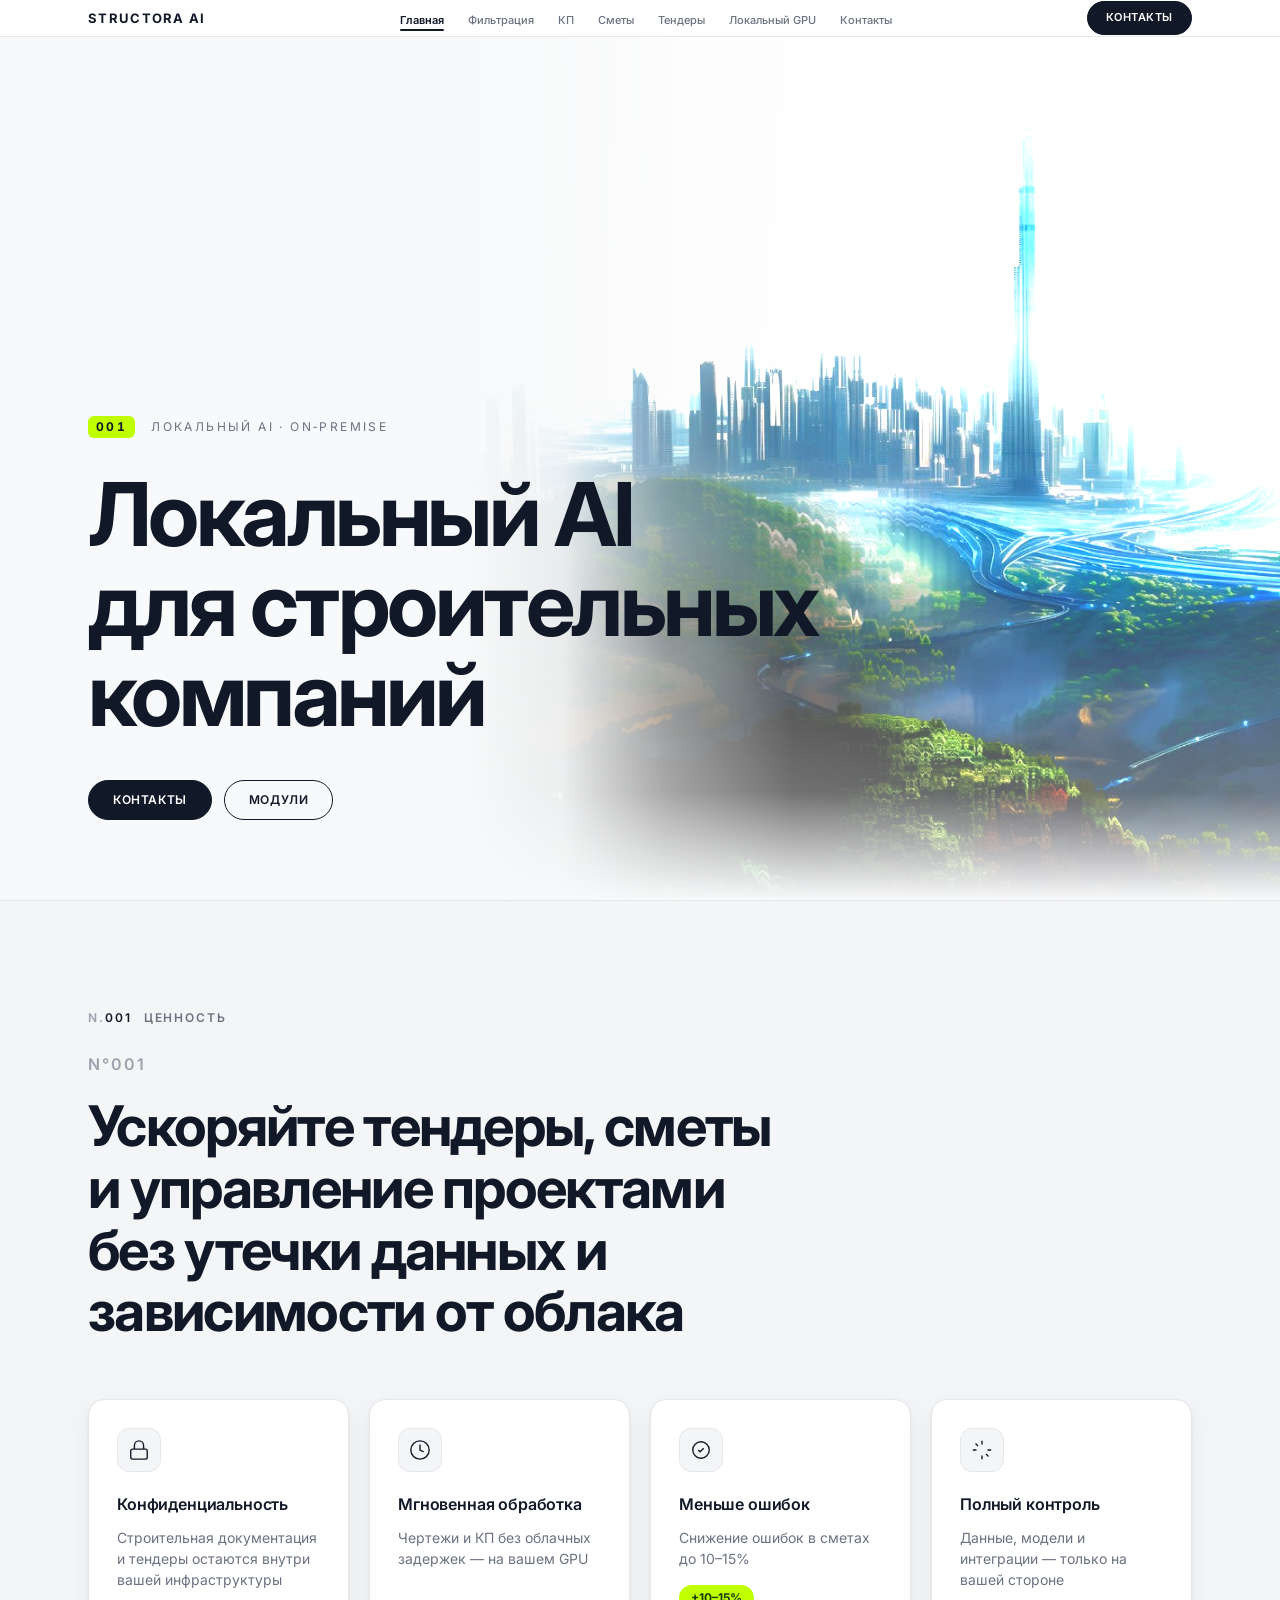
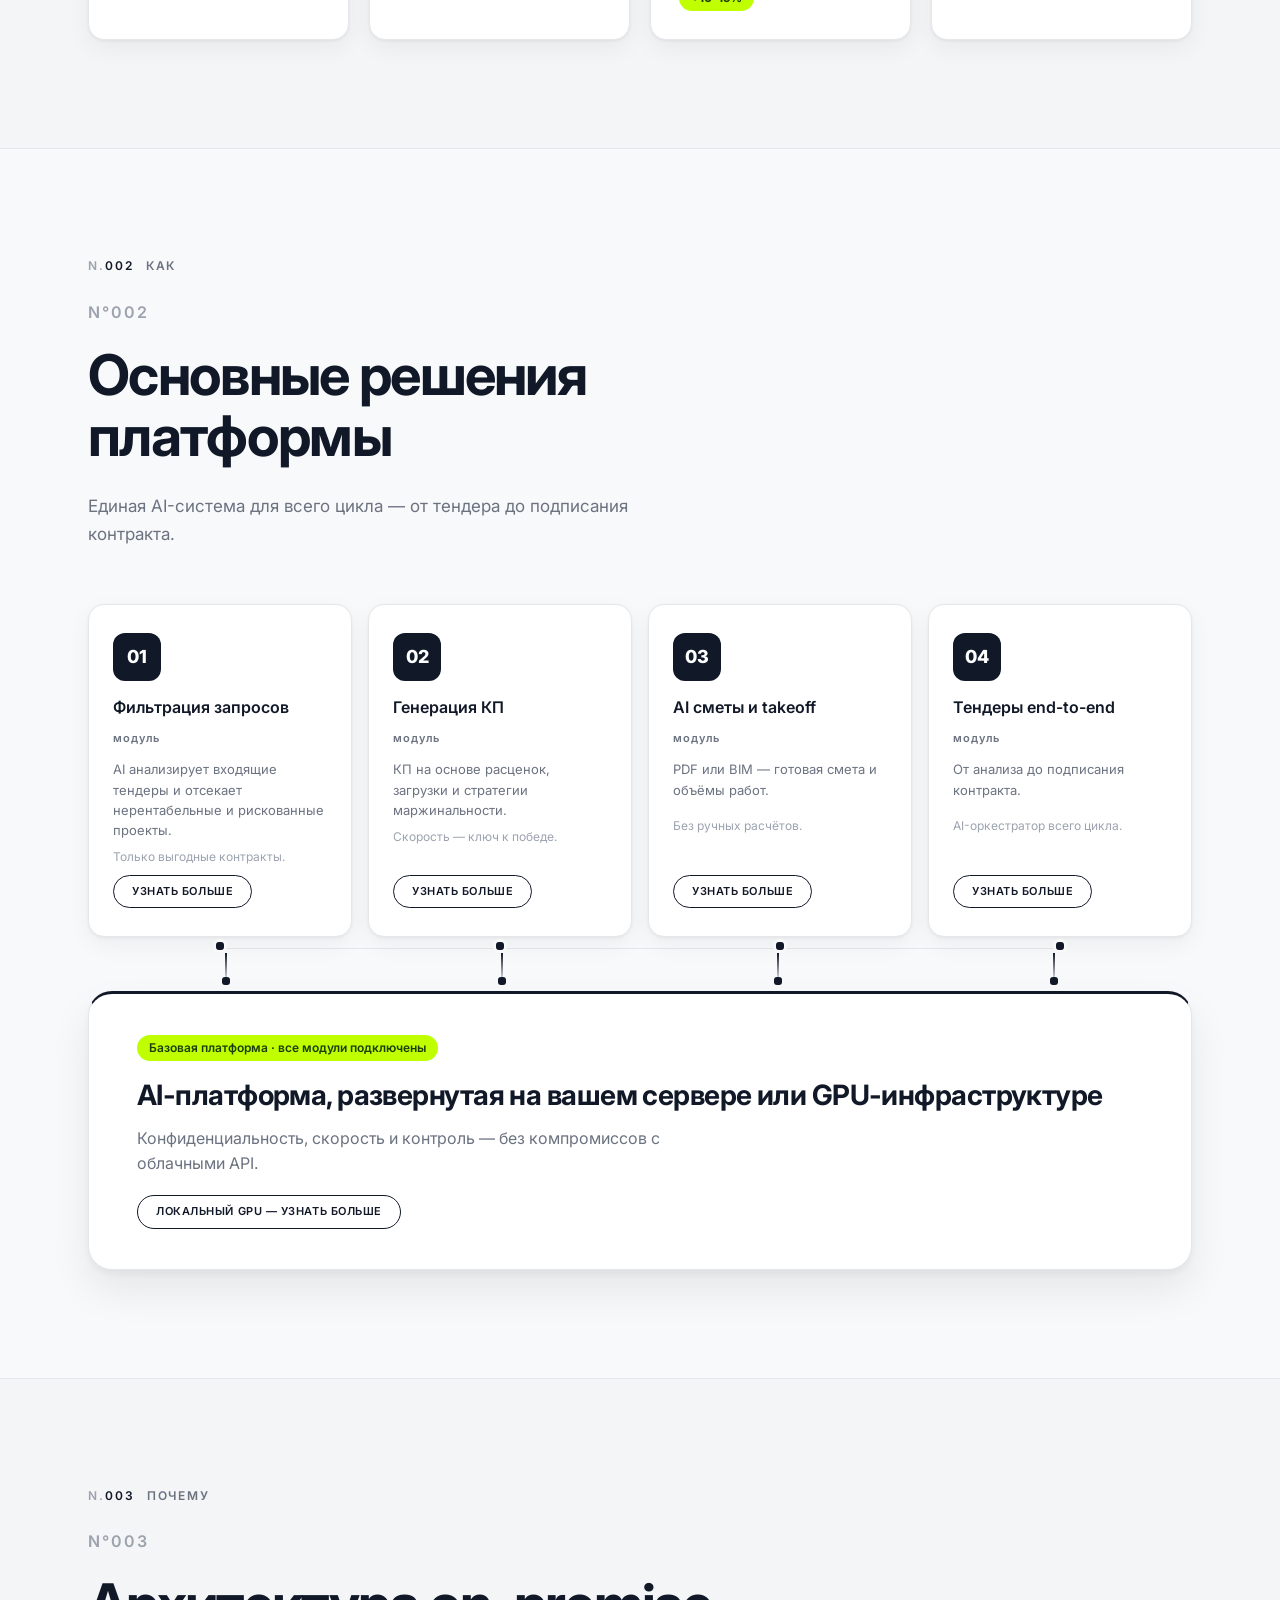
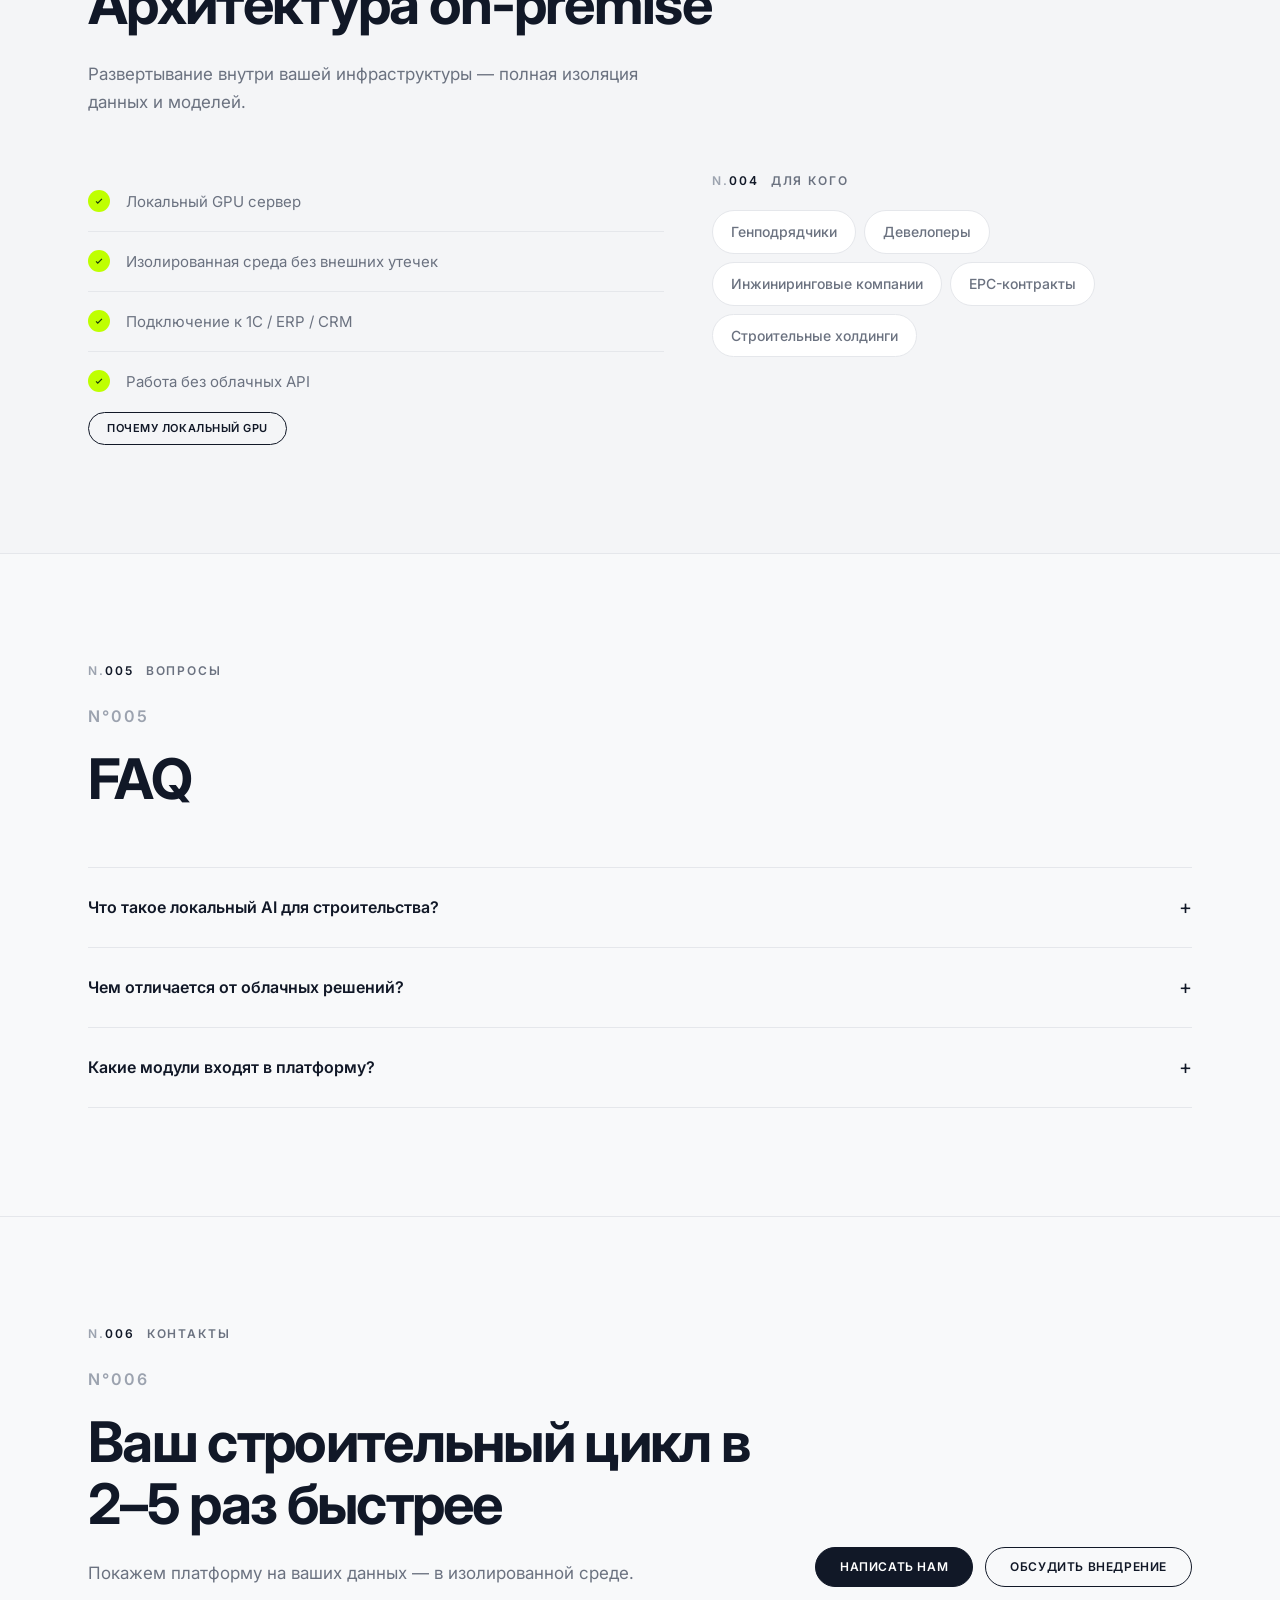
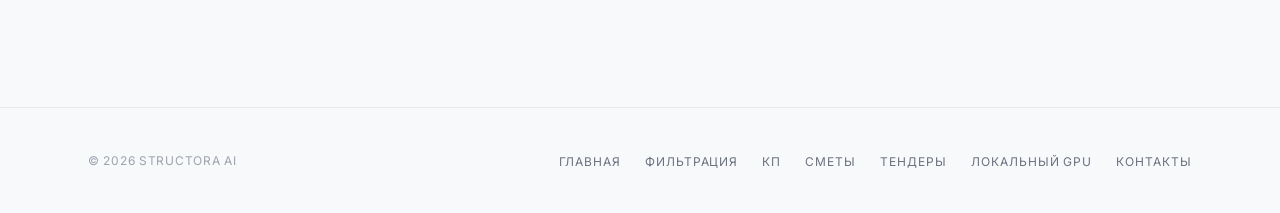
==== commit 44d4c06f: "8989" ====
--- a/index.html
+++ b/index.html
@@ -25,7 +25,7 @@
         <li><a href="local-gpu.html">Локальный GPU</a></li>
         <li><a href="#contact">Контакты</a></li>
       </ul>
-      <a href="#contact" class="btn btn-primary btn-sm">Демо</a>
+      <a href="#contact" class="btn btn-primary btn-sm">Контакты</a>
     </div>
   </header>
 
@@ -40,9 +40,9 @@
           <span class="hero-counter">001</span>
           <span>Локальный AI · On‑premise</span>
         </div>
-        <h1>Локальный AI для строительных компаний</h1>
+        <h1>Локальный AI<br>для строительных<br>компаний</h1>
         <div class="hero-actions">
-          <a href="#contact" class="btn btn-primary">Запросить демо</a>
+          <a href="#contact" class="btn btn-primary">Контакты</a>
           <a href="#solutions" class="btn btn-outline">Модули</a>
         </div>
       </div>
@@ -111,7 +111,7 @@
               <span class="module-tag">модуль</span>
               <p>AI анализирует входящие тендеры и отсекает нерентабельные и рискованные проекты.</p>
               <p class="muted">Только выгодные контракты.</p>
-              <a href="module-filter.html" class="btn-learn-more btn-learn-more--blue">Узнать больше</a>
+              <a href="module-filter.html" class="btn btn-sm btn-outline">Узнать больше</a>
             </article>
             <article class="solution-card solution-card--tile solution-card--linked">
               <span class="solution-num">02</span>
@@ -119,7 +119,7 @@
               <span class="module-tag">модуль</span>
               <p>КП на основе расценок, загрузки и стратегии маржинальности.</p>
               <p class="muted">Скорость — ключ к победе.</p>
-              <a href="module-kp.html" class="btn-learn-more btn-learn-more--green">Узнать больше</a>
+              <a href="module-kp.html" class="btn btn-sm btn-outline">Узнать больше</a>
             </article>
             <article class="solution-card solution-card--tile solution-card--linked">
               <span class="solution-num">03</span>
@@ -127,7 +127,7 @@
               <span class="module-tag">модуль</span>
               <p>PDF или BIM — готовая смета и объёмы работ.</p>
               <p class="muted">Без ручных расчётов.</p>
-              <a href="module-estimates.html" class="btn-learn-more btn-learn-more--blue">Узнать больше</a>
+              <a href="module-estimates.html" class="btn btn-sm btn-outline">Узнать больше</a>
             </article>
             <article class="solution-card solution-card--tile solution-card--linked">
               <span class="solution-num">04</span>
@@ -135,7 +135,7 @@
               <span class="module-tag">модуль</span>
               <p>От анализа до подписания контракта.</p>
               <p class="muted">AI-оркестратор всего цикла.</p>
-              <a href="module-tenders.html" class="btn-learn-more btn-learn-more--green">Узнать больше</a>
+              <a href="module-tenders.html" class="btn btn-sm btn-outline">Узнать больше</a>
             </article>
           </div>
           <div class="modules-links" aria-hidden="true">
@@ -148,7 +148,7 @@
             <span class="platform-card__label">Базовая платформа · все модули подключены</span>
             <h2>AI-платформа, развернутая на вашем сервере или GPU-инфраструктуре</h2>
             <p>Конфиденциальность, скорость и контроль — без компромиссов с облачными API.</p>
-            <a href="local-gpu.html" class="btn-learn-more btn-learn-more--blue">Локальный GPU — узнать больше</a>
+            <a href="local-gpu.html" class="btn btn-sm btn-outline">Локальный GPU — узнать больше</a>
           </article>
         </div>
       </div>
@@ -185,17 +185,7 @@
                 Работа без облачных API
               </li>
             </ul>
-            <a href="local-gpu.html" class="btn-learn-more btn-learn-more--blue">Почему локальный GPU</a>
-            <div class="stats-inline">
-              <div class="stat-item">
-                <div class="value">3–5×</div>
-                <div class="label">тендерный цикл</div>
-              </div>
-              <div class="stat-item">
-                <div class="value">−15%</div>
-                <div class="label">ошибки в сметах</div>
-              </div>
-            </div>
+            <a href="local-gpu.html" class="btn btn-sm btn-outline">Почему локальный GPU</a>
           </div>
           <div>
             <div class="w-meta" style="margin-bottom: 20px;">
@@ -253,7 +243,7 @@
           <p class="w-lead">Покажем платформу на ваших данных — в изолированной среде.</p>
         </div>
         <div class="contact-actions">
-          <a href="mailto:demo@structora.ai" class="btn btn-primary">Запросить демонстрацию</a>
+          <a href="mailto:demo@structora.ai" class="btn btn-primary">Написать нам</a>
           <a href="mailto:sales@structora.ai" class="btn btn-outline">Обсудить внедрение</a>
         </div>
       </div>
--- a/css/styles.css
+++ b/css/styles.css
@@ -142,56 +142,71 @@
   cursor: pointer;
 }
 
-/* ——— Buttons ——— */
+/* ——— Buttons (единый стиль) ——— */
 .btn {
   display: inline-flex;
   align-items: center;
   justify-content: center;
-  padding: 14px 28px;
+  gap: 8px;
+  padding: 12px 24px;
   font-family: inherit;
-  font-size: 0.8125rem;
+  font-size: 0.75rem;
   font-weight: 600;
-  letter-spacing: 0.08em;
+  letter-spacing: 0.05em;
   text-transform: uppercase;
-  border: 1px solid var(--text);
-  background: transparent;
+  text-decoration: none;
+  line-height: 1.2;
+  border-radius: var(--radius-pill);
+  border: 1.5px solid var(--text);
+  background: var(--bg-card);
   color: var(--text);
   cursor: pointer;
-  transition: background 0.2s, color 0.2s, border-color 0.2s;
+  white-space: nowrap;
+  transition: background 0.2s, color 0.2s, border-color 0.2s, box-shadow 0.2s;
 }
 
 .btn:hover {
   background: var(--text);
-  color: var(--bg);
+  color: var(--bg-card);
+  box-shadow: var(--shadow);
 }
 
 .btn-primary {
   background: var(--text);
   border-color: var(--text);
-  color: var(--bg);
+  color: var(--bg-card);
 }
 
 .btn-primary:hover {
+  background: var(--bg-card);
+  color: var(--text);
+  box-shadow: var(--shadow-lg);
+}
+
+.btn-outline {
+  background: transparent;
+  border-color: var(--text);
+  color: var(--text);
+}
+
+.btn-outline:hover {
   background: var(--text);
-  border-color: var(--text);
   color: var(--bg-card);
-  box-shadow: var(--shadow-lg);
-}
-
-.btn-outline {
-  border-color: var(--border);
-  color: var(--text-muted);
-}
-
-.btn-outline:hover {
-  border-color: var(--text);
-  color: var(--text);
-  background: transparent;
 }
 
 .btn-sm {
-  padding: 6px 14px;
-  font-size: 0.625rem;
+  padding: 9px 18px;
+  font-size: 0.6875rem;
+}
+
+.solution-card .btn,
+.platform-card .btn {
+  margin-top: auto;
+  align-self: flex-start;
+}
+
+.platform-card .btn {
+  margin-top: 20px;
 }
 
 /* ——— Hero ——— */
@@ -208,15 +223,37 @@
   position: absolute;
   inset: 0;
   z-index: 0;
+  overflow: hidden;
 }
 
 .hero-bg img {
-  width: 100%;
+  position: absolute;
+  top: 0;
+  right: -4%;
+  width: 68%;
+  min-width: 520px;
   height: 100%;
+  max-width: none;
   object-fit: cover;
-  object-position: center 30%;
-  opacity: 1;
-  filter: brightness(1.2) contrast(1.08) saturate(1.15);
+  object-position: 55% 28%;
+  filter: brightness(1.32) contrast(1.06) saturate(1.25);
+}
+
+.hero-bg::after {
+  content: '';
+  position: absolute;
+  top: 0;
+  right: 0;
+  width: 70%;
+  height: 100%;
+  background: linear-gradient(
+    180deg,
+    rgba(255, 255, 255, 0.12) 0%,
+    transparent 40%,
+    transparent 70%,
+    rgba(248, 249, 250, 0.15) 100%
+  );
+  pointer-events: none;
 }
 
 .hero-overlay {
@@ -225,16 +262,18 @@
   background:
     linear-gradient(
       90deg,
-      rgba(248, 249, 250, 0.95) 0%,
-      rgba(248, 249, 250, 0.75) 32%,
-      rgba(248, 249, 250, 0.25) 52%,
-      rgba(248, 249, 250, 0.05) 68%,
-      transparent 85%
+      var(--bg) 0%,
+      var(--bg) 36%,
+      rgba(248, 249, 250, 0.92) 44%,
+      rgba(248, 249, 250, 0.45) 52%,
+      rgba(248, 249, 250, 0.08) 62%,
+      transparent 76%
     ),
     linear-gradient(
       180deg,
-      rgba(248, 249, 250, 0.15) 0%,
-      rgba(248, 249, 250, 0.5) 75%,
+      rgba(248, 249, 250, 0.08) 0%,
+      transparent 45%,
+      rgba(248, 249, 250, 0.35) 88%,
       var(--bg) 100%
     );
   z-index: 1;
@@ -268,7 +307,7 @@
 
 .hero h1 {
   margin: 0 0 40px;
-  max-width: 14ch;
+  max-width: 11em;
   font-size: clamp(2.75rem, 8vw, 5.5rem);
   font-weight: 700;
   line-height: 1.02;
@@ -276,10 +315,14 @@
   color: var(--text);
 }
 
-.hero-actions {
+.hero-actions,
+.contact-actions,
+.module-cta,
+.cta-actions {
   display: flex;
   flex-wrap: wrap;
   gap: 12px;
+  align-items: center;
 }
 
 /* ——— Wembi sections ——— */
@@ -539,36 +582,6 @@
   color: var(--blue-text);
 }
 
-.btn-learn-more {
-  display: inline-flex;
-  align-items: center;
-  align-self: flex-start;
-  margin-top: auto;
-  padding: 10px 18px;
-  font-size: 0.6875rem;
-  font-weight: 600;
-  letter-spacing: 0.12em;
-  text-transform: uppercase;
-  background: transparent;
-  border: 1px solid currentColor;
-  transition: background 0.2s, color 0.2s;
-}
-
-.btn-learn-more:hover {
-  background: currentColor;
-  color: var(--bg-card);
-}
-
-.btn-learn-more--blue {
-  color: #2563eb;
-  border-color: #2563eb;
-}
-
-.btn-learn-more--green {
-  color: #4d7c0f;
-  border-color: #4d7c0f;
-}
-
 .modules-links {
   display: grid;
   grid-template-columns: repeat(4, 1fr);
@@ -642,9 +655,6 @@
   max-width: 60ch;
 }
 
-.platform-card .btn-learn-more {
-  margin-top: 24px;
-}
 
 /* ——— Architecture / tags ——— */
 .two-col {
@@ -788,10 +798,18 @@
 }
 
 .contact-actions {
-  display: flex;
-  flex-direction: column;
-  gap: 12px;
   align-items: flex-start;
+}
+
+@media (max-width: 768px) {
+  .contact-grid .contact-actions {
+    width: 100%;
+  }
+
+  .contact-actions .btn {
+    flex: 1 1 auto;
+    min-width: min(100%, 200px);
+  }
 }
 
 /* ——— Module pages ——— */
@@ -934,14 +952,125 @@
   line-height: 1.45;
 }
 
+.module-doc h2 {
+  margin: 0 0 20px;
+  font-size: clamp(1.25rem, 2.5vw, 1.625rem);
+  font-weight: 700;
+  line-height: 1.25;
+  letter-spacing: -0.02em;
+}
+
+.module-doc h3 {
+  margin: 32px 0 16px;
+  font-size: 1.0625rem;
+  font-weight: 700;
+}
+
+.module-doc > p,
+.module-doc .module-lead {
+  margin: 0 0 16px;
+  color: var(--text-muted);
+  line-height: 1.65;
+  max-width: 72ch;
+}
+
+.principle-panel {
+  margin: 24px 0;
+  padding: 24px 28px;
+  background: var(--bg-card);
+  border: 1px solid var(--border);
+  border-radius: var(--radius-lg);
+  box-shadow: var(--shadow);
+}
+
+.principle-panel > p {
+  margin: 0 0 12px;
+  font-weight: 600;
+  color: var(--text);
+}
+
+.principle-panel ul {
+  margin: 0;
+  padding: 0;
+  list-style: none;
+}
+
+.principle-panel li {
+  position: relative;
+  padding: 10px 0 10px 20px;
+  color: var(--text-muted);
+  line-height: 1.55;
+  border-bottom: 1px solid var(--border);
+}
+
+.principle-panel li:last-child {
+  border-bottom: none;
+}
+
+.principle-panel li::before {
+  content: '';
+  position: absolute;
+  left: 0;
+  top: 16px;
+  width: 6px;
+  height: 6px;
+  background: var(--lime);
+  border-radius: 50%;
+}
+
+.arch-table .col-role {
+  font-weight: 600;
+  color: var(--text);
+  width: 34%;
+  background: var(--bg-soft);
+}
+
+.arch-note {
+  margin: 20px 0 0;
+  font-size: 0.9375rem;
+  color: var(--text-muted);
+  line-height: 1.6;
+  max-width: 72ch;
+}
+
+.steps-list {
+  margin: 0;
+  padding: 0;
+  list-style: none;
+  counter-reset: step;
+}
+
+.steps-list li {
+  counter-increment: step;
+  display: flex;
+  gap: 20px;
+  padding: 20px 0;
+  border-bottom: 1px solid var(--border);
+  color: var(--text-muted);
+  line-height: 1.55;
+}
+
+.steps-list li:last-child {
+  border-bottom: none;
+}
+
+.steps-list li::before {
+  content: counter(step, decimal-leading-zero);
+  flex-shrink: 0;
+  font-size: 0.875rem;
+  font-weight: 700;
+  letter-spacing: 0.08em;
+  color: var(--text);
+  background: var(--lime);
+  padding: 4px 10px;
+  border-radius: 6px;
+  height: fit-content;
+}
+
 .module-cta {
   margin-top: 48px;
   padding-top: 48px;
   border-top: 1px solid var(--border);
-  display: flex;
-  flex-wrap: wrap;
-  gap: 12px;
-  align-items: center;
 }
 
 /* ——— Footer ——— */
@@ -1262,4 +1391,19 @@
   .hero h1 {
     max-width: none;
   }
-}
+
+  .hero .container {
+    max-width: 100%;
+  }
+
+  .hero-bg img {
+    right: 0;
+    width: 100%;
+    min-width: 0;
+    object-position: 65% 30%;
+  }
+
+  .hero-bg::after {
+    width: 100%;
+  }
+}
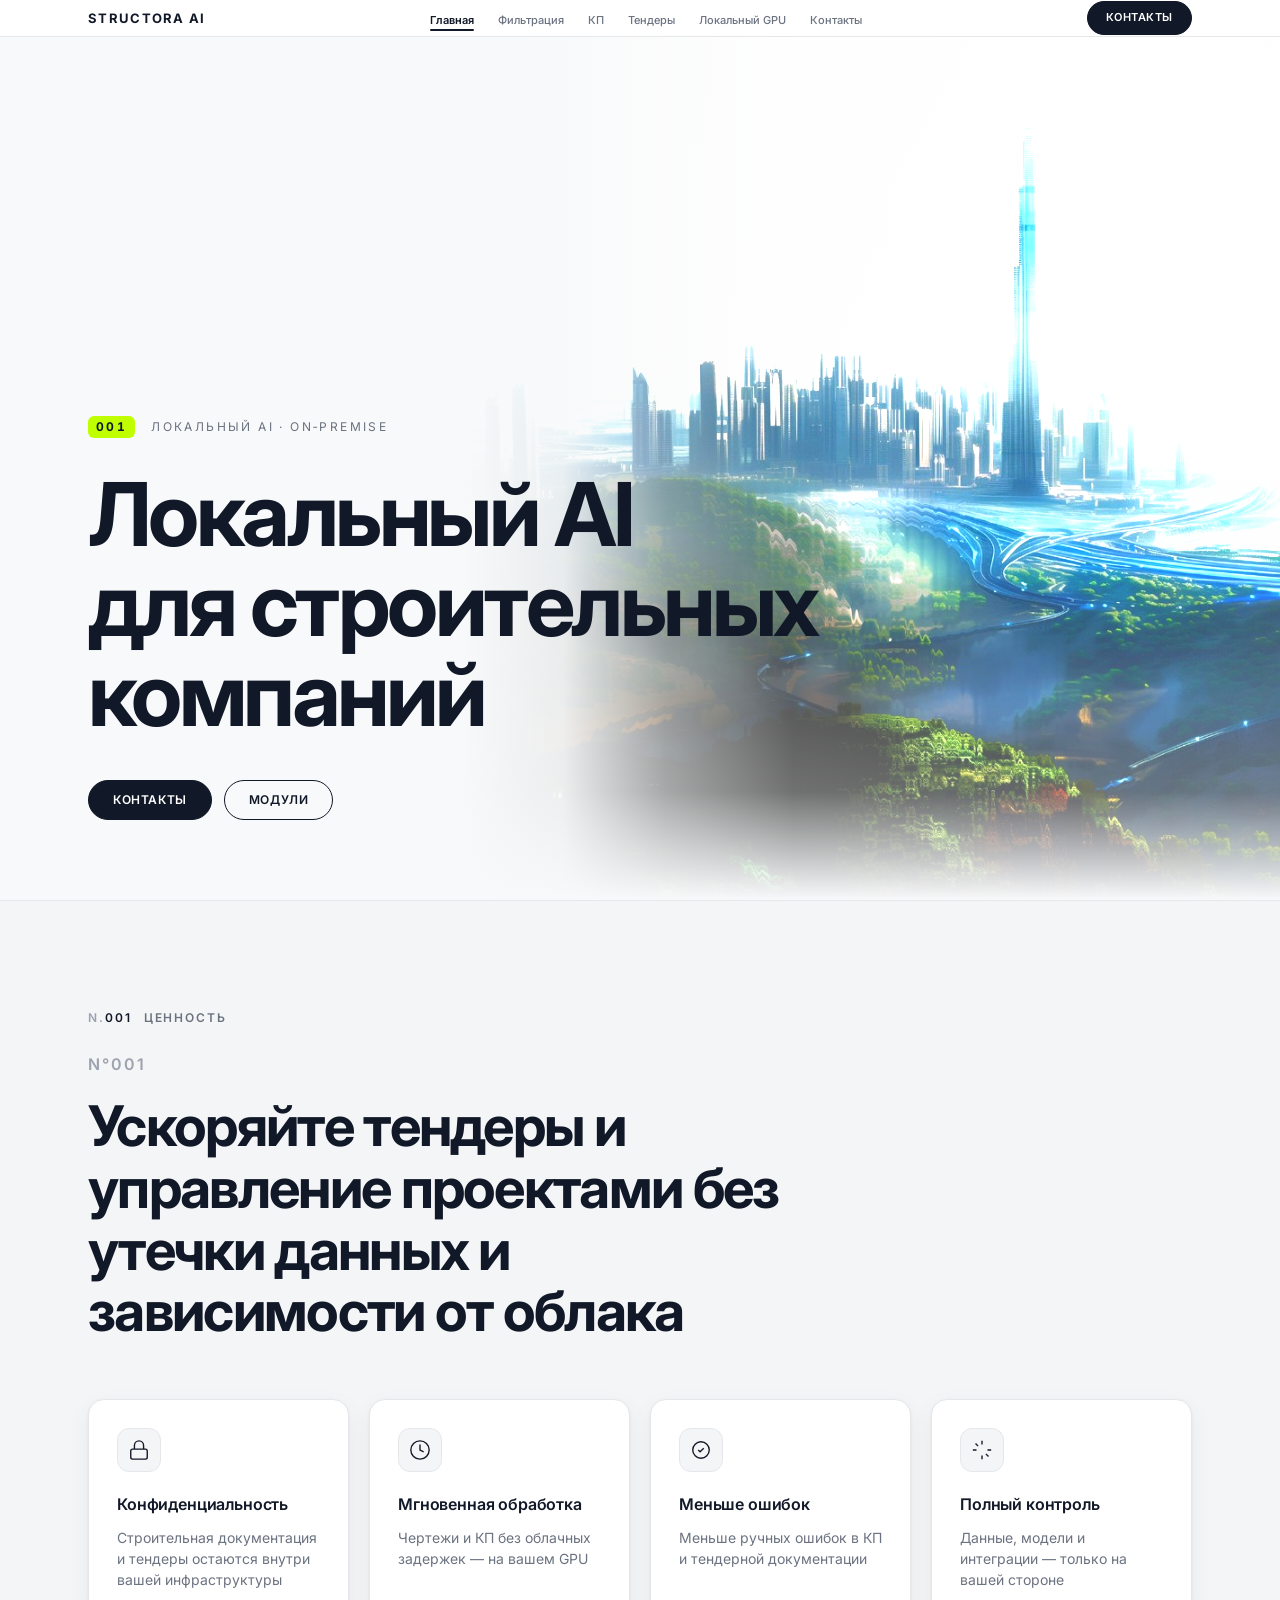
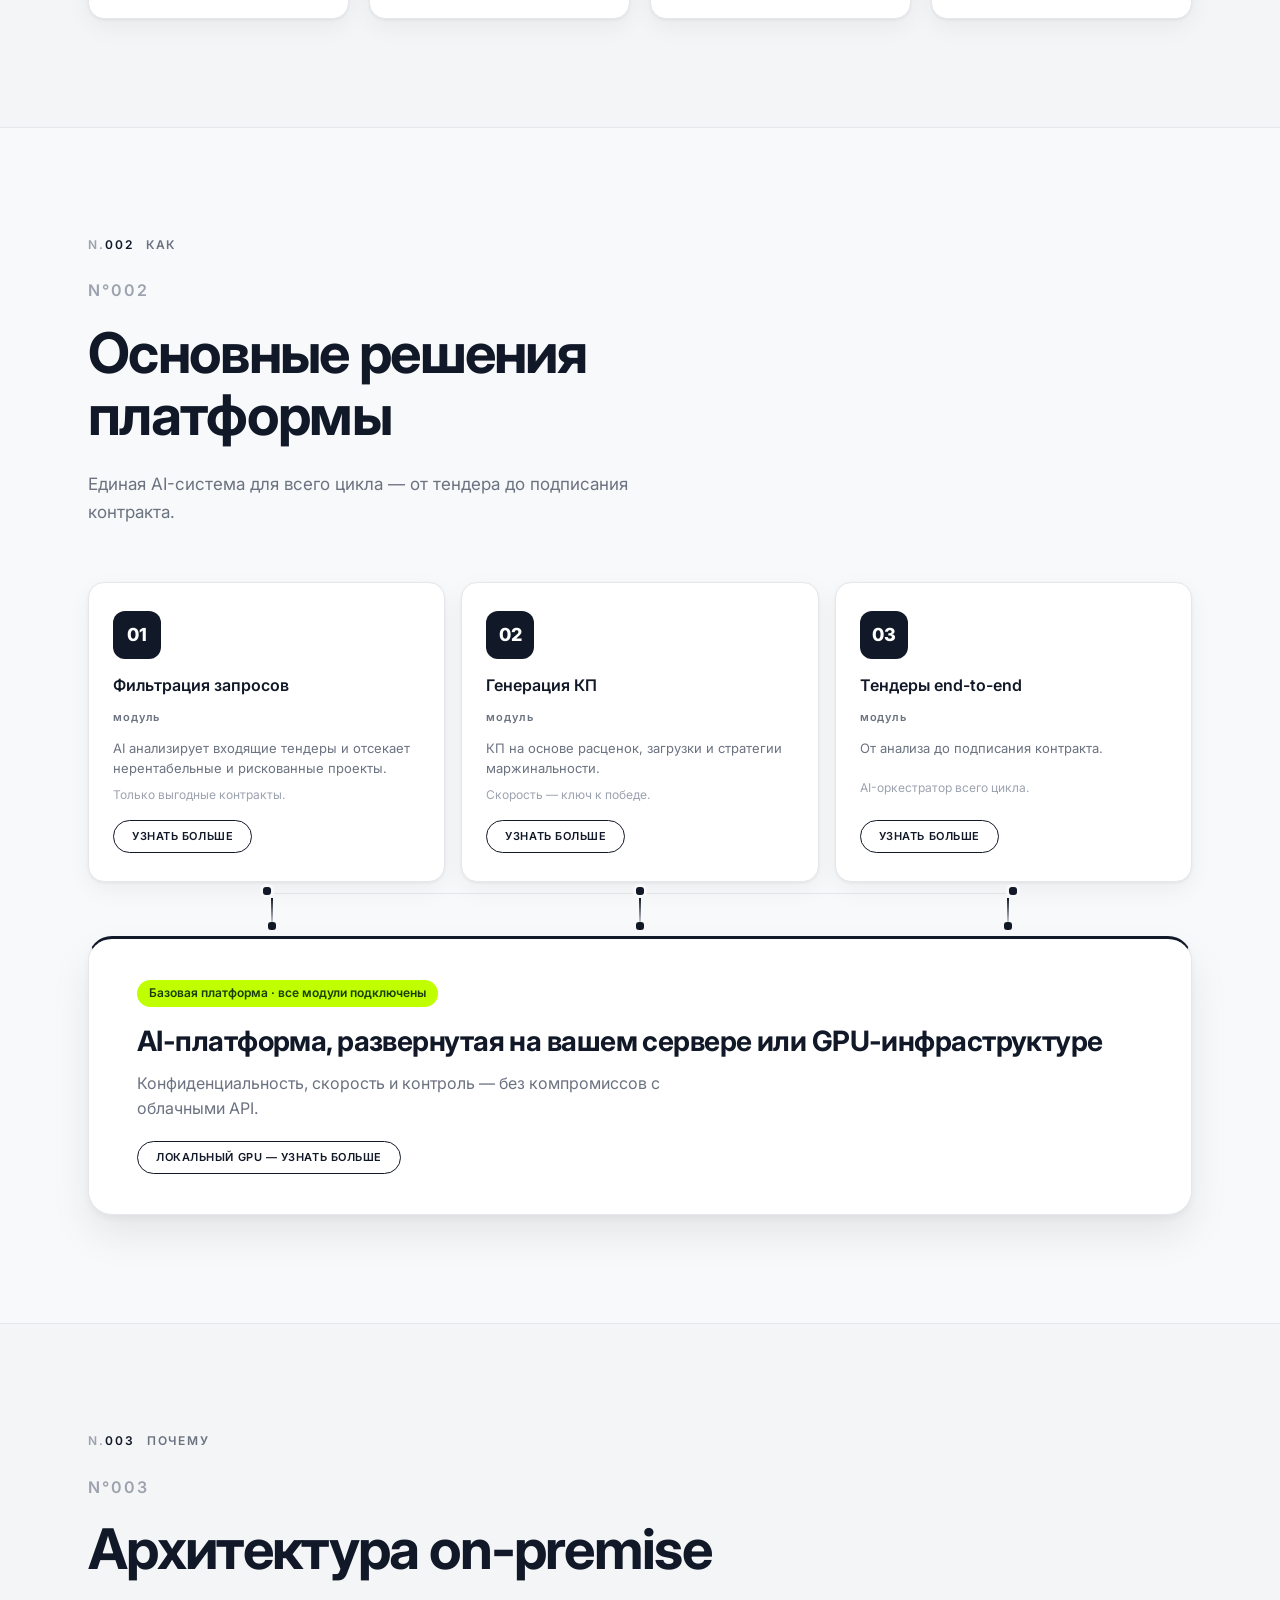
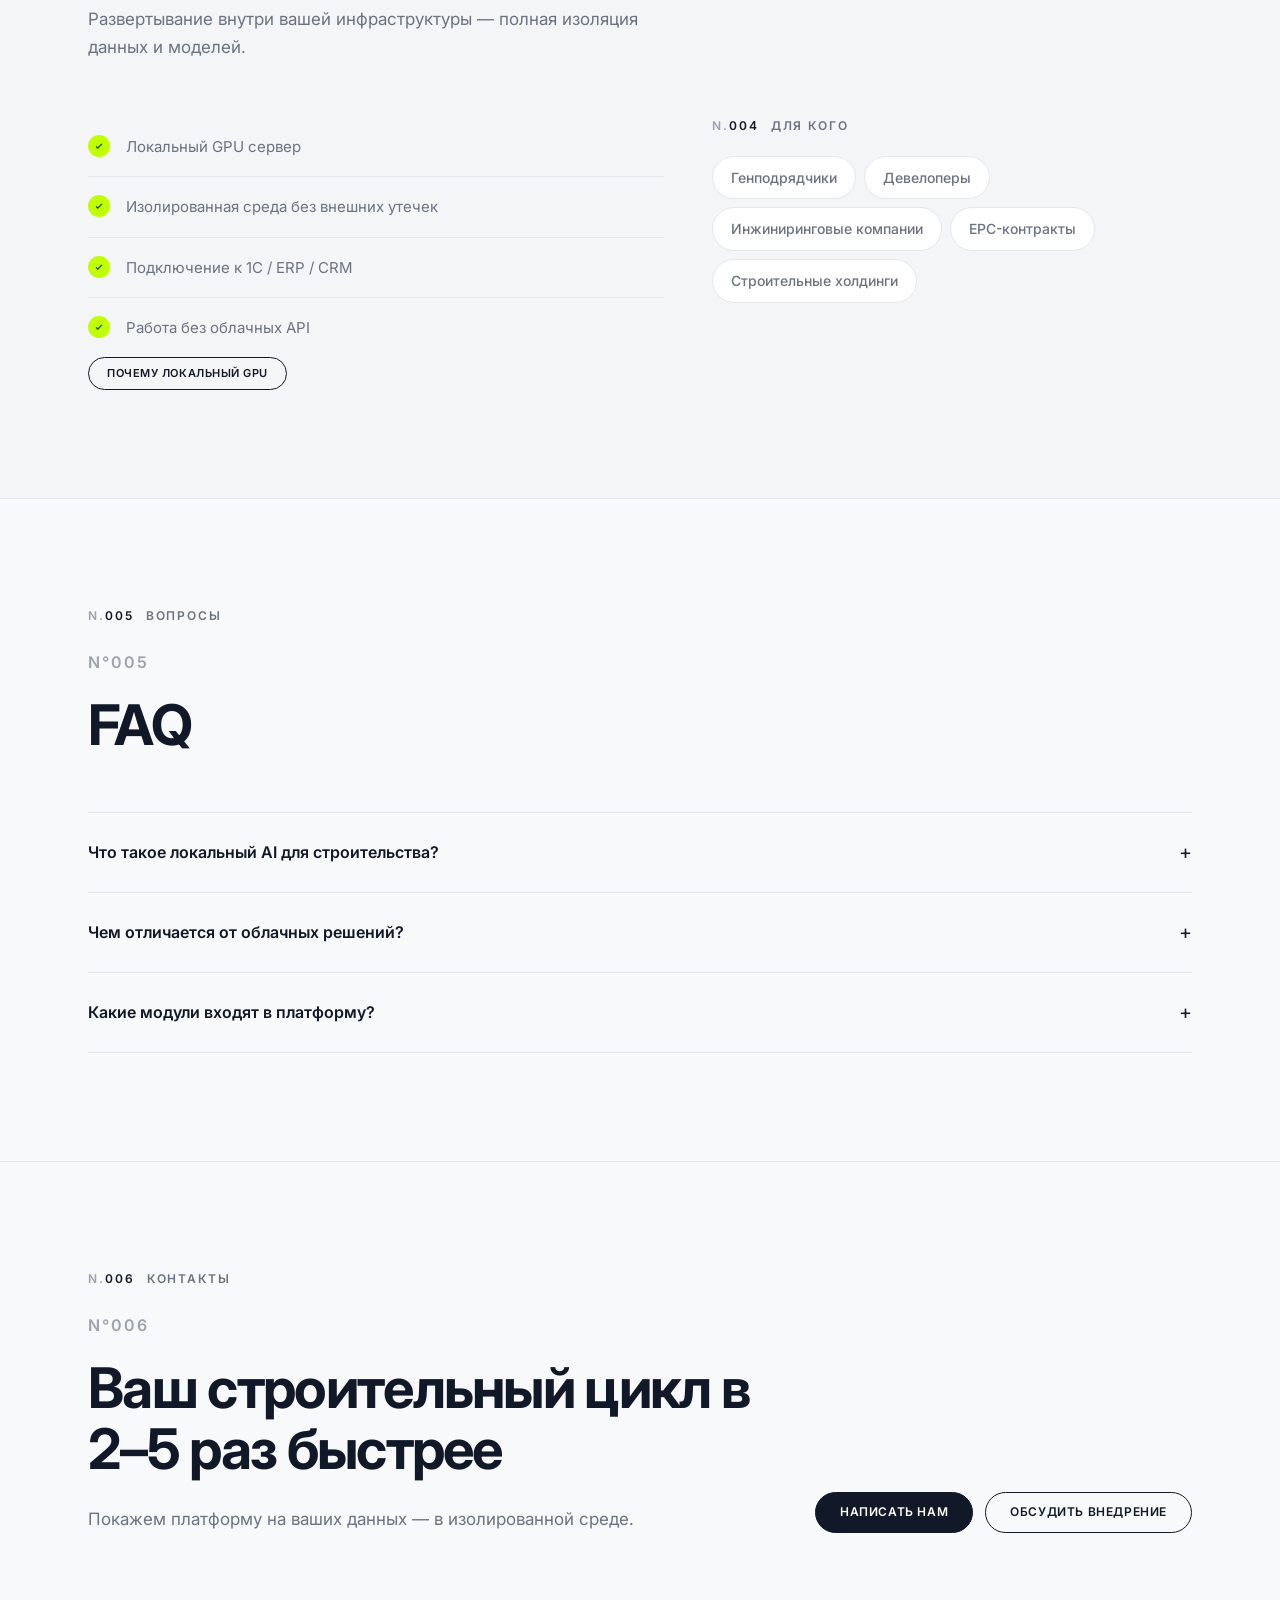
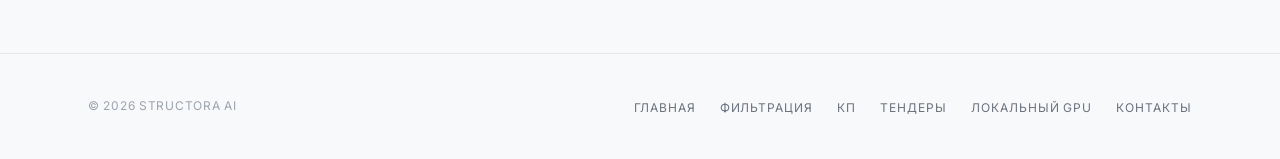
==== commit 785c3bf3: "8989" ====
--- a/index.html
+++ b/index.html
@@ -3,7 +3,7 @@
 <head>
   <meta charset="UTF-8" />
   <meta name="viewport" content="width=device-width, initial-scale=1.0" />
-  <meta name="description" content="Локальный AI для строительных компаний — тендеры, сметы и управление проектами без утечки данных." />
+  <meta name="description" content="Локальный AI для строительных компаний — тендеры, КП и управление проектами без утечки данных." />
   <title>Structora AI — Локальный AI для строительных компаний</title>
   <link rel="stylesheet" href="css/styles.css" />
 </head>
@@ -20,7 +20,6 @@
         <li><a href="index.html" class="active">Главная</a></li>
         <li><a href="module-filter.html">Фильтрация</a></li>
         <li><a href="module-kp.html">КП</a></li>
-        <li><a href="module-estimates.html">Сметы</a></li>
         <li><a href="module-tenders.html">Тендеры</a></li>
         <li><a href="local-gpu.html">Локальный GPU</a></li>
         <li><a href="#contact">Контакты</a></li>
@@ -56,7 +55,7 @@
             <span class="w-meta__name">Ценность</span>
           </div>
           <p class="w-num">N°001</p>
-          <h2 class="w-title">Ускоряйте тендеры, сметы и управление проектами без утечки данных и зависимости от облака</h2>
+          <h2 class="w-title">Ускоряйте тендеры и управление проектами без утечки данных и зависимости от облака</h2>
         </div>
         <div class="metrics-grid metrics-grid--row">
           <article class="value-card">
@@ -78,8 +77,7 @@
               <svg width="22" height="22" viewBox="0 0 24 24" fill="none" stroke="currentColor" stroke-width="1.5"><path d="M9 12l2 2 4-4M21 12a9 9 0 11-18 0 9 9 0 0118 0z"/></svg>
             </div>
             <h3>Меньше ошибок</h3>
-            <p>Снижение ошибок в сметах до 10–15%</p>
-            <span class="pill">+10–15%</span>
+            <p>Меньше ручных ошибок в КП и тендерной документации</p>
           </article>
           <article class="value-card">
             <div class="icon-box">
@@ -123,14 +121,6 @@
             </article>
             <article class="solution-card solution-card--tile solution-card--linked">
               <span class="solution-num">03</span>
-              <h3>AI сметы и takeoff</h3>
-              <span class="module-tag">модуль</span>
-              <p>PDF или BIM — готовая смета и объёмы работ.</p>
-              <p class="muted">Без ручных расчётов.</p>
-              <a href="module-estimates.html" class="btn btn-sm btn-outline">Узнать больше</a>
-            </article>
-            <article class="solution-card solution-card--tile solution-card--linked">
-              <span class="solution-num">04</span>
               <h3>Тендеры end-to-end</h3>
               <span class="module-tag">модуль</span>
               <p>От анализа до подписания контракта.</p>
@@ -139,7 +129,6 @@
             </article>
           </div>
           <div class="modules-links" aria-hidden="true">
-            <div class="module-link"><span></span></div>
             <div class="module-link"><span></span></div>
             <div class="module-link"><span></span></div>
             <div class="module-link"><span></span></div>
@@ -225,7 +214,7 @@
           </details>
           <details class="faq-item">
             <summary>Какие модули входят в платформу?</summary>
-            <p>Фильтрация запросов, генерация КП, AI-сметы из чертежей и сквозное управление тендерами — все подключаются к единой on-premise платформе.</p>
+            <p>Фильтрация запросов, генерация КП и сквозное управление тендерами — все подключаются к единой on-premise платформе.</p>
           </details>
         </div>
       </div>
@@ -257,7 +246,6 @@
         <li><a href="index.html">Главная</a></li>
         <li><a href="module-filter.html">Фильтрация</a></li>
         <li><a href="module-kp.html">КП</a></li>
-        <li><a href="module-estimates.html">Сметы</a></li>
         <li><a href="module-tenders.html">Тендеры</a></li>
         <li><a href="local-gpu.html">Локальный GPU</a></li>
         <li><a href="#contact">Контакты</a></li>
--- a/css/styles.css
+++ b/css/styles.css
@@ -462,7 +462,7 @@
 
 .solutions-row {
   display: grid;
-  grid-template-columns: repeat(4, 1fr);
+  grid-template-columns: repeat(3, 1fr);
   gap: 16px;
   position: relative;
   padding-bottom: 20px;
@@ -472,8 +472,8 @@
   content: '';
   position: absolute;
   bottom: 8px;
-  left: 12.5%;
-  right: 12.5%;
+  left: 16.67%;
+  right: 16.67%;
   height: 1px;
   background: var(--border);
   z-index: 1;
@@ -584,7 +584,7 @@
 
 .modules-links {
   display: grid;
-  grid-template-columns: repeat(4, 1fr);
+  grid-template-columns: repeat(3, 1fr);
   gap: 1px;
   height: 32px;
   margin-top: -4px;
@@ -1065,6 +1065,119 @@
   padding: 4px 10px;
   border-radius: 6px;
   height: fit-content;
+}
+
+.module-doc h4 {
+  margin: 28px 0 12px;
+  font-size: 0.9375rem;
+  font-weight: 700;
+  letter-spacing: 0.04em;
+  text-transform: uppercase;
+  color: var(--text-muted);
+}
+
+.module-doc .lead-quote {
+  margin: 16px 0 24px;
+  padding: 20px 24px;
+  font-size: 1.125rem;
+  font-weight: 600;
+  line-height: 1.4;
+  color: var(--text);
+  background: var(--bg-soft);
+  border-left: 4px solid var(--lime);
+  border-radius: 0 var(--radius) var(--radius) 0;
+}
+
+.tender-status-grid {
+  display: grid;
+  grid-template-columns: repeat(3, 1fr);
+  gap: 16px;
+  margin: 24px 0;
+}
+
+.tender-status-card {
+  padding: 24px;
+  background: var(--bg-card);
+  border: 1px solid var(--border);
+  border-radius: var(--radius-lg);
+  box-shadow: var(--shadow);
+}
+
+.tender-status-card h4 {
+  margin: 0 0 10px;
+  font-size: 1rem;
+  font-weight: 700;
+  text-transform: none;
+  letter-spacing: -0.02em;
+  color: var(--text);
+}
+
+.tender-status-card p {
+  margin: 0;
+  font-size: 0.875rem;
+  color: var(--text-muted);
+  line-height: 1.5;
+}
+
+.tender-status-card--go {
+  border-color: rgba(34, 197, 94, 0.35);
+  background: rgba(34, 197, 94, 0.06);
+}
+
+.tender-status-card--review {
+  border-color: rgba(234, 179, 8, 0.35);
+  background: rgba(234, 179, 8, 0.06);
+}
+
+.tender-status-card--skip {
+  border-color: rgba(239, 68, 68, 0.25);
+  background: rgba(239, 68, 68, 0.05);
+}
+
+.effect-compare {
+  display: grid;
+  grid-template-columns: 1fr 1fr;
+  gap: 20px;
+  margin-top: 8px;
+}
+
+.effect-col {
+  padding: 24px 28px;
+  background: var(--bg-card);
+  border: 1px solid var(--border);
+  border-radius: var(--radius-lg);
+  box-shadow: var(--shadow);
+}
+
+.effect-col h4 {
+  margin: 0 0 16px;
+  font-size: 0.8125rem;
+  font-weight: 700;
+  letter-spacing: 0.1em;
+  text-transform: uppercase;
+  color: var(--text-muted);
+}
+
+.effect-col--after {
+  border-color: rgba(217, 249, 157, 0.6);
+  background: rgba(217, 249, 157, 0.2);
+}
+
+.effect-col ul {
+  margin: 0;
+  padding: 0;
+  list-style: none;
+}
+
+.effect-col li {
+  padding: 10px 0;
+  color: var(--text-muted);
+  line-height: 1.5;
+  border-bottom: 1px solid var(--border);
+}
+
+.effect-col li:last-child {
+  border-bottom: none;
 }
 
 .module-cta {
@@ -1406,4 +1519,9 @@
   .hero-bg::after {
     width: 100%;
   }
-}
+
+  .tender-status-grid,
+  .effect-compare {
+    grid-template-columns: 1fr;
+  }
+}
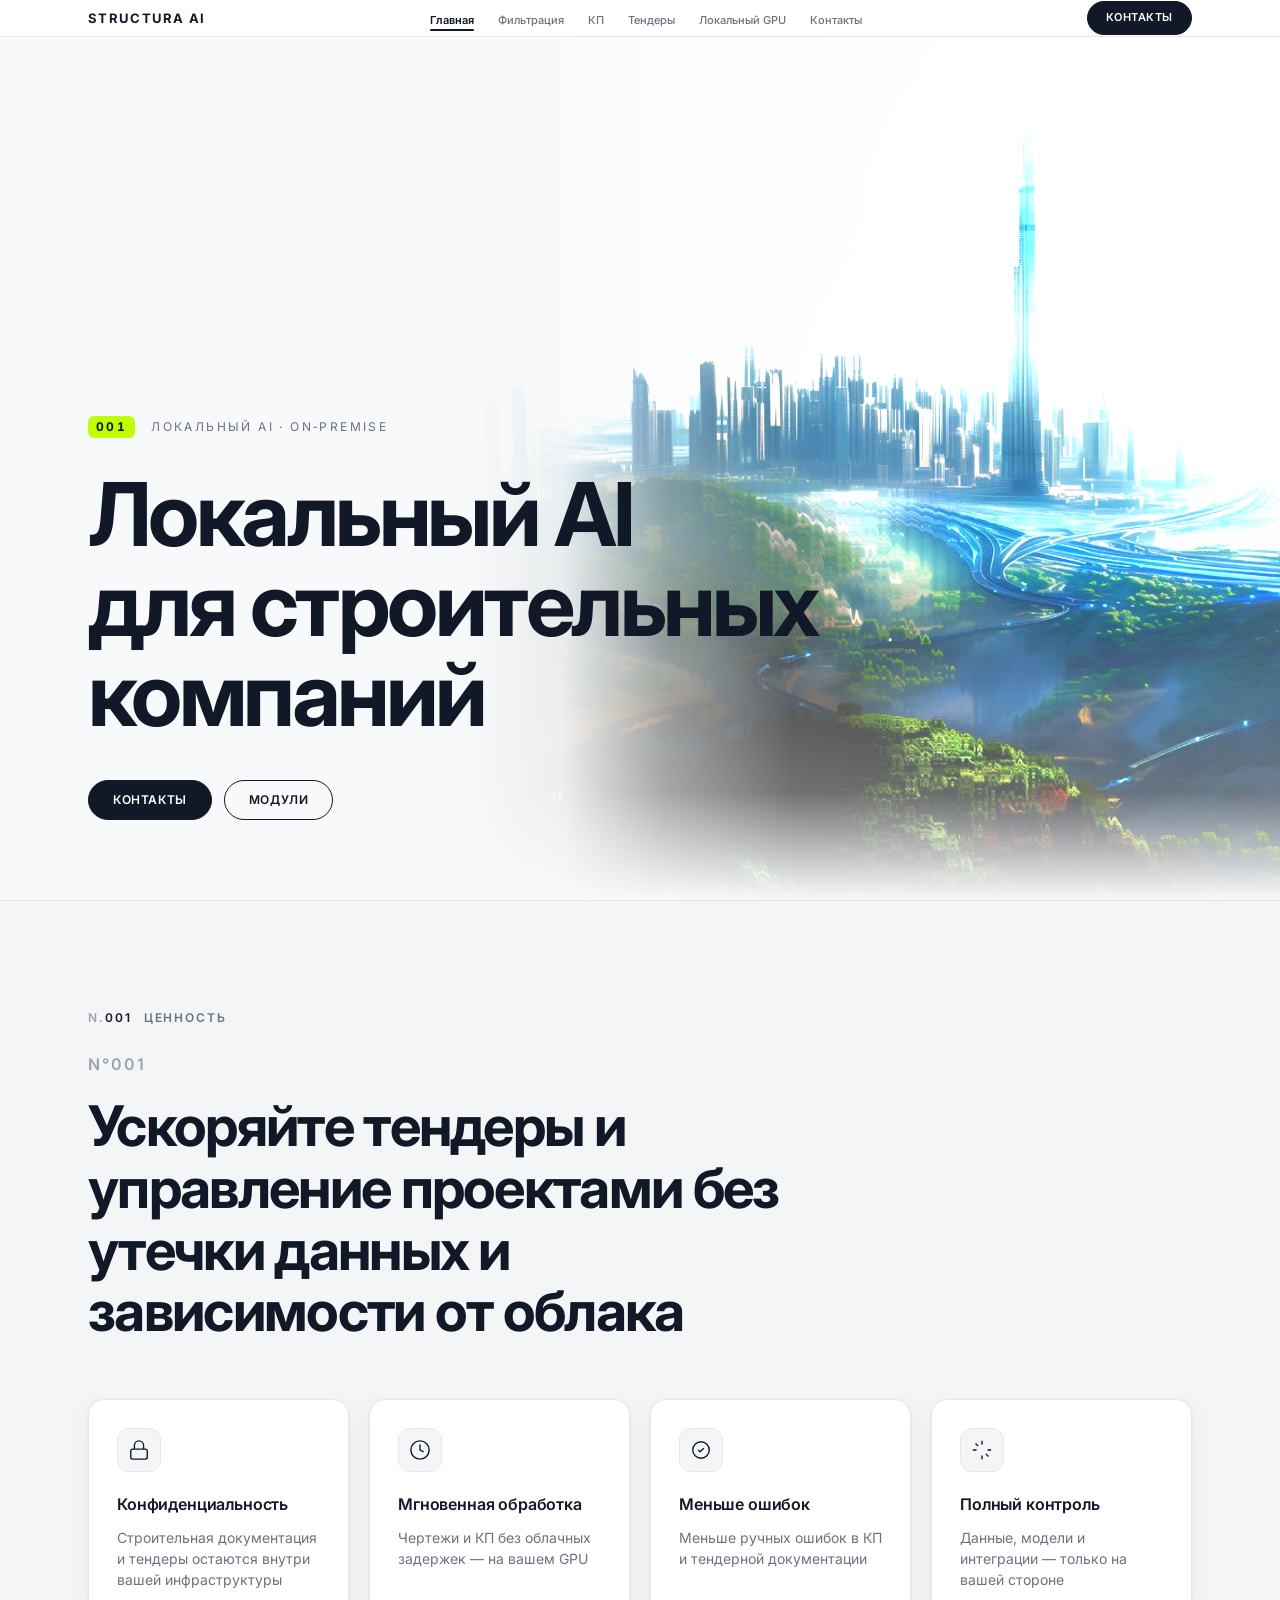
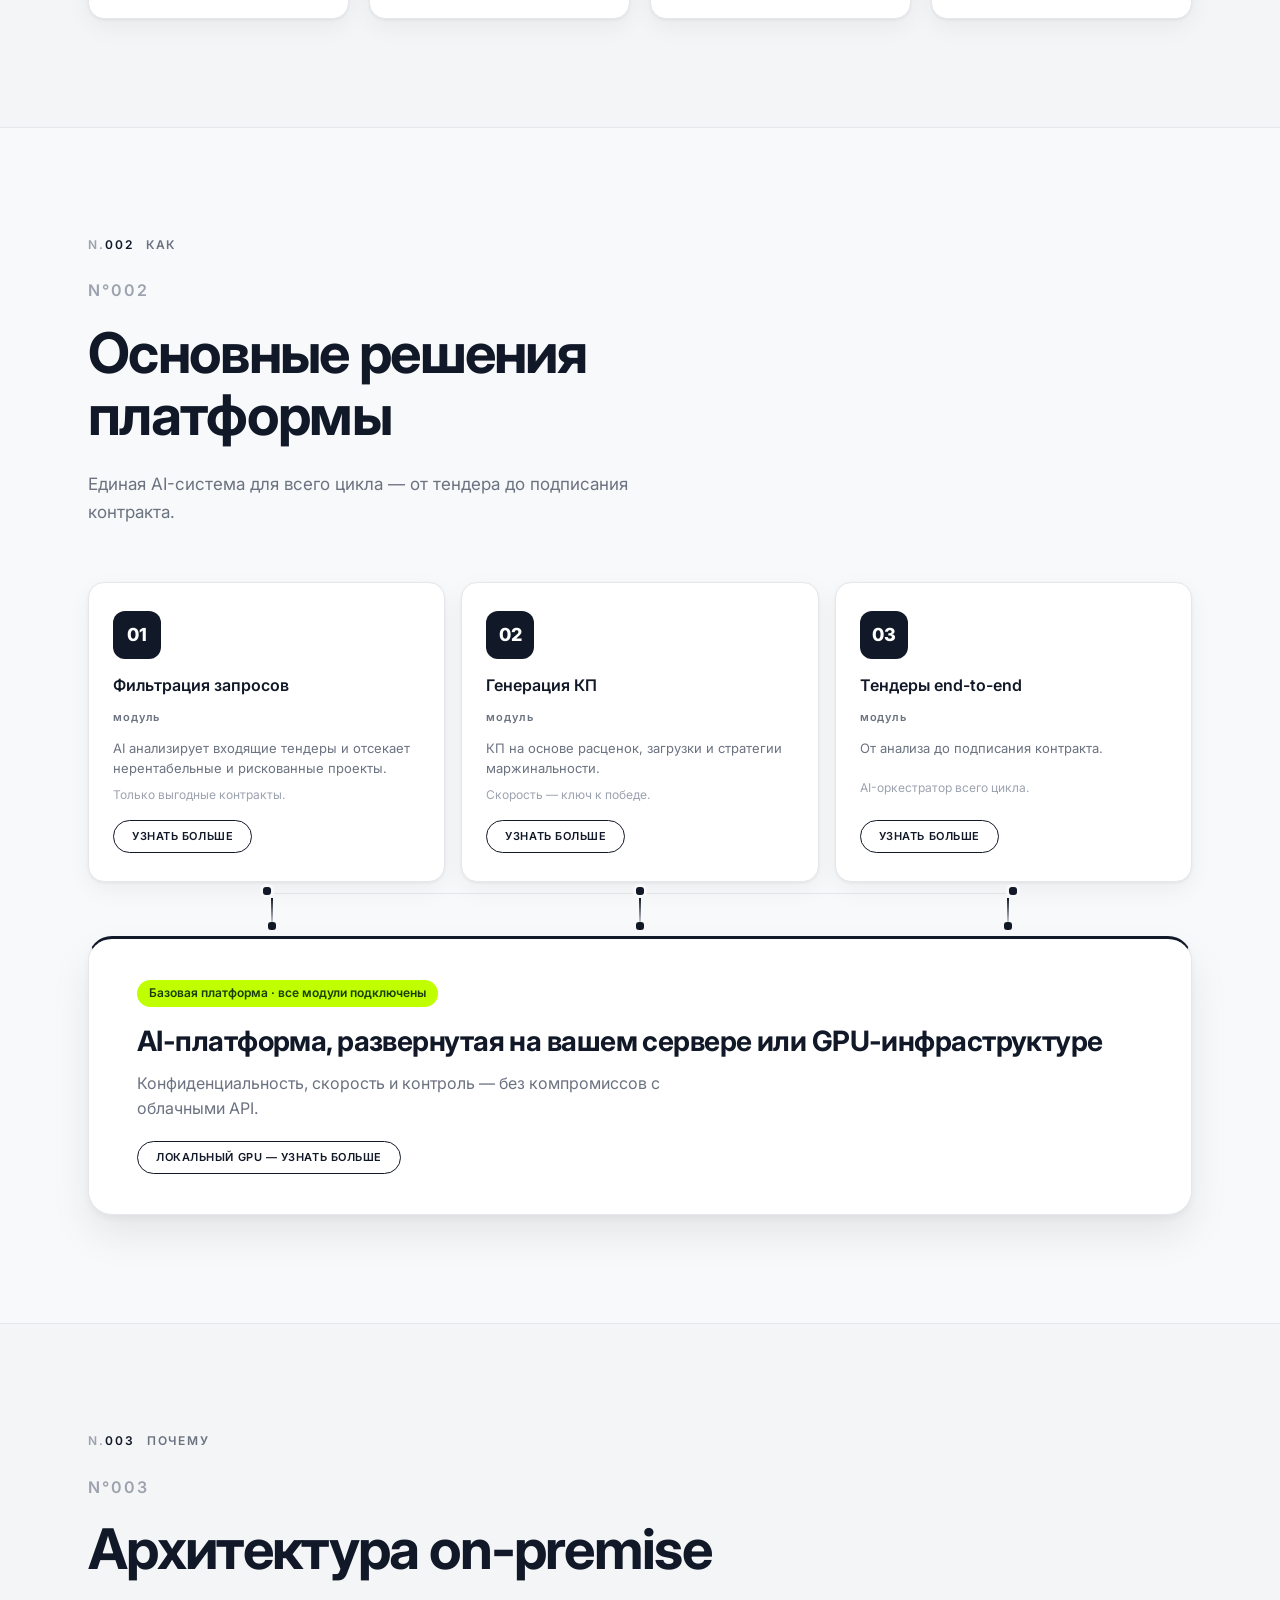
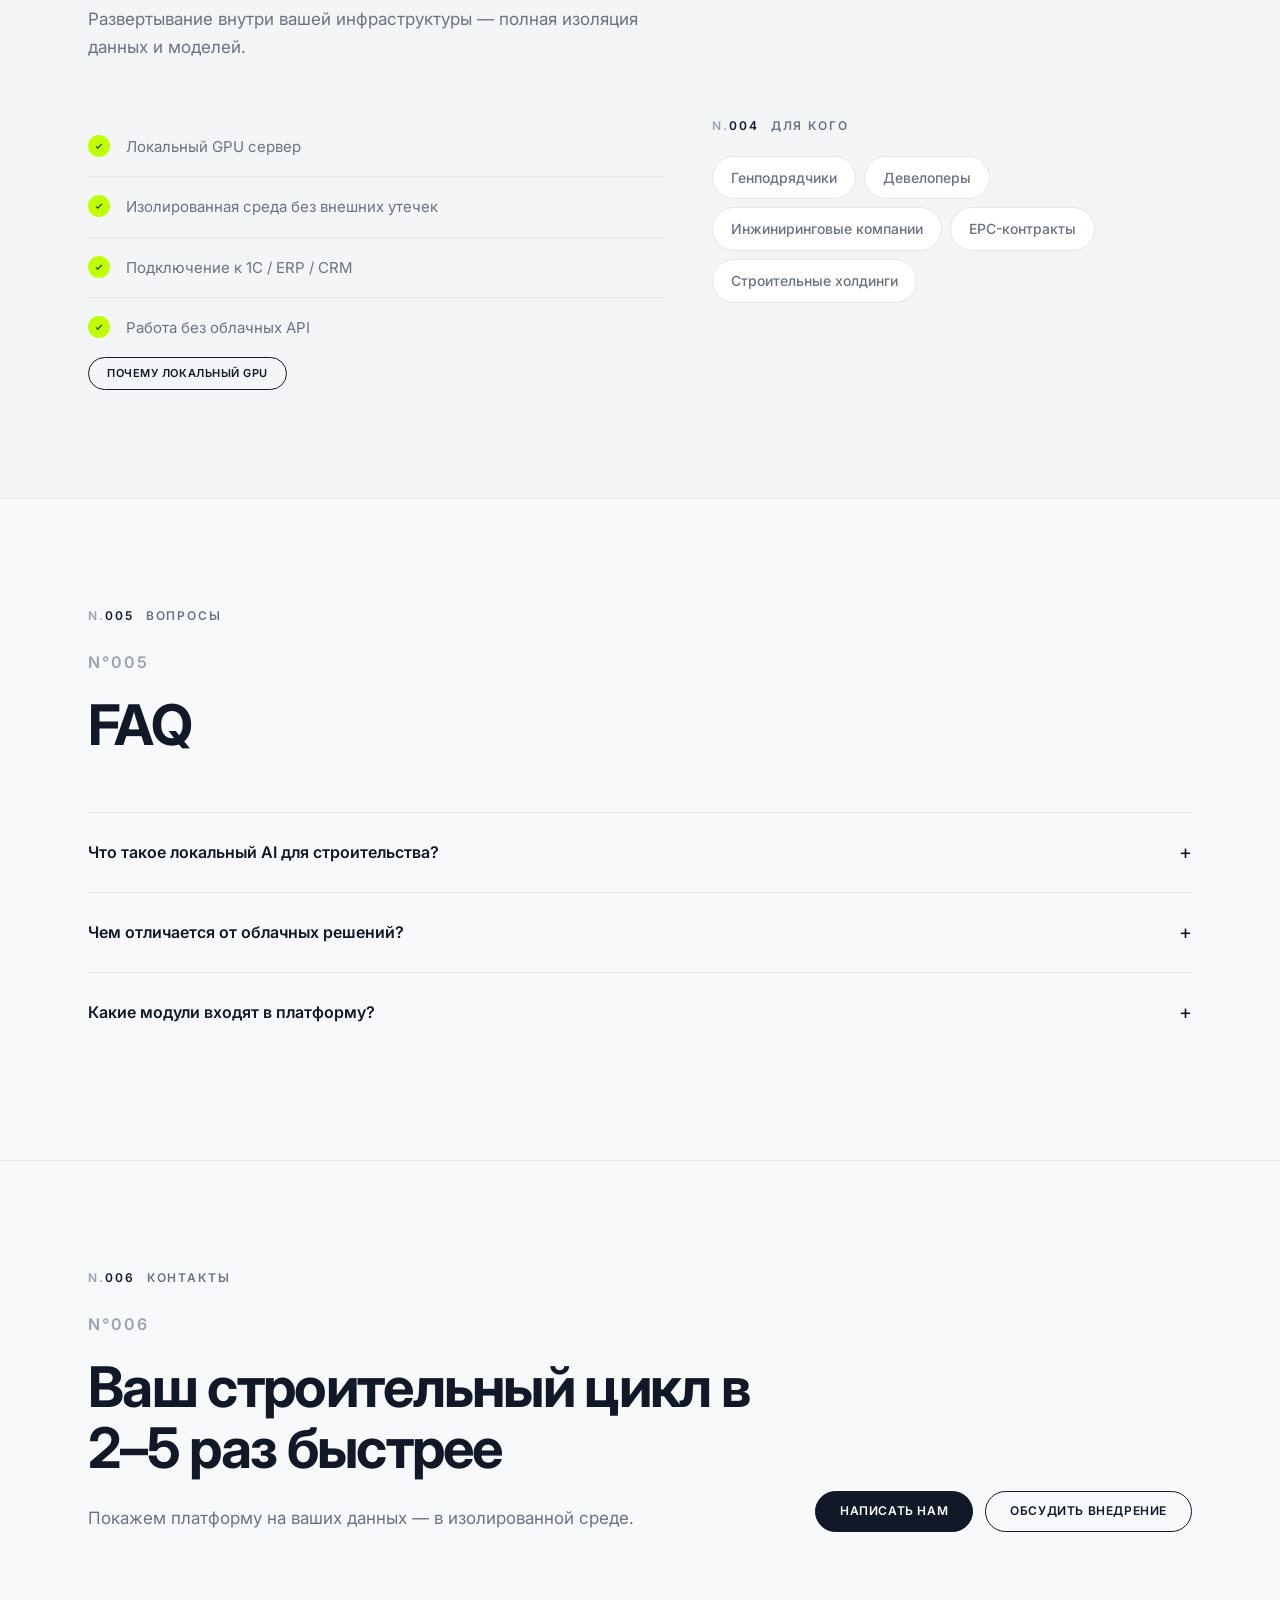
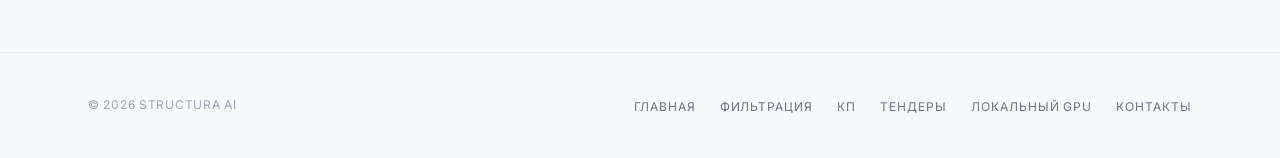
==== commit 5af9a6e9: "8989" ====
--- a/index.html
+++ b/index.html
@@ -4,13 +4,13 @@
   <meta charset="UTF-8" />
   <meta name="viewport" content="width=device-width, initial-scale=1.0" />
   <meta name="description" content="Локальный AI для строительных компаний — тендеры, КП и управление проектами без утечки данных." />
-  <title>Structora AI — Локальный AI для строительных компаний</title>
+  <title>Structura AI — Локальный AI для строительных компаний</title>
   <link rel="stylesheet" href="css/styles.css" />
 </head>
 <body>
   <header class="site-header">
     <div class="nav-inner">
-      <a href="index.html" class="logo">Structora <span>AI</span></a>
+      <a href="index.html" class="logo">Structura <span>AI</span></a>
       <button class="nav-toggle" type="button" aria-label="Меню" aria-expanded="false">
         <svg width="24" height="24" viewBox="0 0 24 24" fill="none" stroke="currentColor" stroke-width="1.5">
           <path d="M4 6h16M4 12h16M4 18h16"/>
@@ -241,7 +241,7 @@
 
   <footer class="site-footer">
     <div class="footer-inner">
-      <p>© 2026 Structora AI</p>
+      <p>© 2026 Structura AI</p>
       <ul class="footer-links">
         <li><a href="index.html">Главная</a></li>
         <li><a href="module-filter.html">Фильтрация</a></li>
--- a/css/styles.css
+++ b/css/styles.css
@@ -1,4 +1,4 @@
-/* Structora AI — Ecomora-inspired light dashboard */
+/* Structura AI — Ecomora-inspired light dashboard */
 @import url('https://fonts.googleapis.com/css2?family=Inter:wght@400;500;600;700;800&display=swap');
 
 :root {
@@ -750,6 +750,10 @@
   border-bottom: 1px solid var(--border);
 }
 
+.faq-item:last-child {
+  border-bottom: none;
+}
+
 .faq-item summary {
   padding: 24px 0;
   font-size: 1rem;
@@ -812,10 +816,158 @@
   }
 }
 
-/* ——— Module pages ——— */
+/* ——— Module pages (redesign) ——— */
+.module-page {
+  --mod-accent: var(--lime);
+  --mod-accent-soft: rgba(191, 255, 0, 0.25);
+}
+
+/* Акценты модульных страниц: зелёный (лайм) + чёрный для номеров секций */
+.module-page .mod-section__num {
+  background: var(--text);
+  color: #fff;
+}
+
+.module-page--gpu .module-hero h1 span {
+  display: block;
+  margin-top: 0.35em;
+  color: var(--text-muted);
+  font-weight: 700;
+}
+
+/* Subpages: same shell as module pages (index unchanged) */
+body.subpage {
+  --mod-accent: var(--lime);
+  --mod-accent-soft: rgba(191, 255, 0, 0.28);
+}
+
+body.subpage,
+body.gpu-landing {
+  background: var(--bg);
+}
+
+body.subpage main,
+body.gpu-landing main {
+  padding-top: var(--nav-h);
+}
+
+body.subpage .page-hero-band {
+  padding: 56px 0 48px;
+  background: var(--bg-card);
+  border-bottom: none;
+}
+
+body.subpage .page-hero-band h1 {
+  margin: 0 0 16px;
+  max-width: none;
+  font-size: clamp(1.75rem, 4.5vw, 3rem);
+  font-weight: 800;
+  line-height: 1.08;
+  letter-spacing: -0.03em;
+}
+
+body.subpage .page-hero-band .lead {
+  margin: 0;
+  max-width: 58ch;
+  font-size: 1.0625rem;
+  color: var(--text-muted);
+}
+
+body.subpage .w-section {
+  padding: 0;
+  border: none;
+  background: transparent;
+}
+
+body.subpage .module-body--stacked {
+  padding: 40px 0 80px;
+}
+
+body.subpage .module-body--stacked .mod-content {
+  gap: 20px;
+}
+
+.mod-section .faq-list {
+  max-width: none;
+}
+
+.mod-section .faq-list .faq-item {
+  background: var(--bg);
+  border: 1px solid var(--border);
+  border-radius: var(--radius);
+  margin-bottom: 8px;
+  padding: 0 20px;
+}
+
+.mod-section .faq-list .faq-item summary {
+  border-bottom: none;
+}
+
+.mod-section .faq-list .faq-item p {
+  margin: 0 0 20px;
+  padding: 0 0 4px;
+  max-width: none;
+}
+
+/* GPU page sections inside unified module layout */
+.module-page--gpu .gpu-marquee {
+  margin: 0 0 56px;
+  padding: 20px 0;
+}
+
+.module-page--gpu .gpu-hero-actions {
+  gap: 16px;
+}
+
+.module-page--gpu .module-hero__inner {
+  padding-bottom: 64px;
+}
+
+.module-page--gpu .gpu-section {
+  padding: 0;
+  border: none;
+  background: transparent;
+}
+
+.module-page--gpu .gpu-section > .container {
+  padding: 0;
+}
+
+.module-page--gpu .gpu-section .wide,
+.module-page--gpu .gpu-section h2 {
+  margin: 0 0 20px;
+  font-size: 1.25rem;
+  font-weight: 700;
+  letter-spacing: -0.02em;
+  max-width: none;
+}
+
+.module-page--gpu .gpu-eyebrow {
+  display: block;
+  margin-bottom: 8px;
+  font-size: 0.6875rem;
+  font-weight: 700;
+  letter-spacing: 0.12em;
+  text-transform: uppercase;
+  color: var(--text-dim);
+}
+
+.module-page--gpu .gpu-problem-card,
+.module-page--gpu .gpu-benefit-card,
+.module-page--gpu .gpu-cap-card,
+.module-page--gpu .gpu-summary-card {
+  box-shadow: var(--shadow);
+}
+
+.module-page--gpu .gpu-cta-final {
+  display: none;
+}
+
 .back-link {
-  display: inline-block;
-  margin-bottom: 24px;
+  display: inline-flex;
+  align-items: center;
+  gap: 6px;
+  margin-bottom: 28px;
   font-size: 0.8125rem;
   font-weight: 500;
   color: var(--text-muted);
@@ -825,17 +977,538 @@
   color: var(--text);
 }
 
-.module-hero-num {
+.module-hero {
+  padding: calc(var(--nav-h) + 56px) 0 0;
+  background: var(--bg-card);
+  border-bottom: 1px solid var(--border);
+}
+
+.module-hero__inner {
+  padding-bottom: 56px;
+}
+
+.module-hero h1 {
+  margin: 0 0 28px;
+  max-width: 22ch;
+  font-size: clamp(1.75rem, 4.5vw, 3rem);
+  font-weight: 800;
+  line-height: 1.12;
+  letter-spacing: -0.03em;
+}
+
+.module-page--tenders .module-hero h1 {
+  max-width: 28ch;
+}
+
+.module-hero .lead {
+  margin: 0 0 36px;
+  max-width: 58ch;
+  font-size: 1.0625rem;
+  color: var(--text-muted);
+  line-height: 1.65;
+}
+
+.module-switcher {
+  display: flex;
+  flex-wrap: wrap;
+  gap: 8px;
+  margin-bottom: 28px;
+}
+
+.module-switcher a {
+  display: inline-flex;
+  align-items: center;
+  gap: 8px;
+  padding: 8px 14px;
+  font-size: 0.8125rem;
+  font-weight: 600;
+  color: var(--text-muted);
+  background: var(--bg-soft);
+  border: 1px solid var(--border);
+  border-radius: var(--radius-pill);
+  transition: background 0.15s, border-color 0.15s, color 0.15s;
+}
+
+.module-switcher a span {
   display: inline-grid;
   place-items: center;
-  width: 48px;
-  height: 48px;
-  margin-bottom: 20px;
+  min-width: 22px;
+  height: 22px;
+  padding: 0 6px;
+  font-size: 0.6875rem;
+  font-weight: 800;
+  background: var(--bg-card);
+  border-radius: 6px;
+}
+
+.module-switcher a:hover {
+  color: var(--text);
+  border-color: var(--text-dim);
+}
+
+.module-switcher a.is-active {
+  color: var(--text);
+  background: var(--mod-accent-soft);
+  border-color: var(--mod-accent);
+}
+
+.module-switcher a.is-active span {
+  background: var(--mod-accent);
+  color: #fff;
+}
+
+.module-hero__stats {
+  display: flex;
+  flex-wrap: wrap;
+  gap: 12px;
+  margin-top: 28px;
+  padding-top: 28px;
+  border-top: 1px solid var(--border);
+}
+
+.mod-stat {
+  flex: 1 1 140px;
+  min-width: 120px;
+  padding: 16px 20px;
+  background: var(--bg);
+  border: 1px solid var(--border);
+  border-radius: var(--radius);
+}
+
+.mod-stat strong {
+  display: block;
+  margin-bottom: 4px;
+  font-size: clamp(1.25rem, 2.5vw, 1.75rem);
+  font-weight: 800;
+  letter-spacing: -0.03em;
+  line-height: 1.1;
+}
+
+.mod-stat span {
+  font-size: 0.8125rem;
+  color: var(--text-muted);
+  line-height: 1.4;
+}
+
+.module-body {
+  padding: 48px 0 80px;
+}
+
+.module-layout {
+  display: grid;
+  grid-template-columns: 200px minmax(0, 1fr);
+  gap: 48px;
+  align-items: start;
+}
+
+.mod-toc {
+  position: sticky;
+  top: calc(var(--nav-h) + 24px);
+}
+
+.mod-toc__label {
+  display: block;
+  margin-bottom: 12px;
+  font-size: 0.6875rem;
+  font-weight: 700;
+  letter-spacing: 0.12em;
+  text-transform: uppercase;
+  color: var(--text-dim);
+}
+
+.mod-toc nav {
+  display: flex;
+  flex-direction: column;
+  gap: 2px;
+}
+
+.mod-toc a {
+  padding: 8px 12px;
+  font-size: 0.8125rem;
+  font-weight: 500;
+  color: var(--text-muted);
+  border-radius: 8px;
+  border-left: 2px solid transparent;
+  transition: background 0.15s, color 0.15s, border-color 0.15s;
+}
+
+.mod-toc a:hover {
+  color: var(--text);
+  background: var(--bg-soft);
+}
+
+.mod-toc a.is-active {
+  color: var(--text);
+  font-weight: 600;
+  background: var(--mod-accent-soft);
+  border-left-color: var(--mod-accent);
+}
+
+.mod-content {
+  display: flex;
+  flex-direction: column;
+  gap: 20px;
+  min-width: 0;
+}
+
+.mod-section {
+  scroll-margin-top: calc(var(--nav-h) + 20px);
+  background: var(--bg-card);
+  border: 1px solid var(--border);
+  border-radius: var(--radius-lg);
+  box-shadow: var(--shadow);
+  overflow: hidden;
+}
+
+.mod-section__head {
+  display: flex;
+  gap: 20px;
+  align-items: flex-start;
+  padding: 28px 32px 0;
+}
+
+.mod-section__num {
+  flex-shrink: 0;
+  display: grid;
+  place-items: center;
+  width: 40px;
+  height: 40px;
+  font-size: 0.875rem;
+  font-weight: 800;
+  background: var(--mod-accent);
+  color: #fff;
+  border-radius: 10px;
+}
+
+.mod-section__titles h2 {
+  margin: 0;
+  font-size: 1.25rem;
+  font-weight: 700;
+  letter-spacing: -0.02em;
+  line-height: 1.25;
+}
+
+.mod-section__tag {
+  display: block;
+  margin-top: 4px;
+  font-size: 0.75rem;
+  font-weight: 500;
+  color: var(--text-muted);
+}
+
+.mod-section__body {
+  padding: 20px 32px 32px;
+}
+
+.mod-section__body > p {
+  margin: 0 0 16px;
+  color: var(--text-muted);
+  line-height: 1.65;
+  max-width: 68ch;
+}
+
+.mod-section__body > p:last-child {
+  margin-bottom: 0;
+}
+
+.mod-section__body h3 {
+  margin: 24px 0 12px;
+  font-size: 1rem;
+  font-weight: 700;
+}
+
+.mod-section__body h3:first-child {
+  margin-top: 0;
+}
+
+.mod-section__body h4 {
+  margin: 20px 0 10px;
+  font-size: 0.75rem;
+  font-weight: 700;
+  letter-spacing: 0.08em;
+  text-transform: uppercase;
+  color: var(--text-dim);
+}
+
+.mod-benefits {
+  display: grid;
+  grid-template-columns: repeat(2, 1fr);
+  gap: 12px;
+  margin: 0;
+  padding: 0;
+  list-style: none;
+}
+
+.mod-benefits li {
+  padding: 16px 18px;
+  font-size: 0.875rem;
+  color: var(--text-muted);
+  line-height: 1.5;
+  background: var(--bg);
+  border: 1px solid var(--border);
+  border-radius: var(--radius);
+}
+
+.mod-chips {
+  display: flex;
+  flex-wrap: wrap;
+  gap: 8px;
+  margin: 0;
+  padding: 0;
+  list-style: none;
+}
+
+.mod-chips li {
+  padding: 8px 14px;
+  font-size: 0.8125rem;
+  font-weight: 500;
+  color: var(--text);
+  background: var(--bg);
+  border: 1px solid var(--border);
+  border-radius: var(--radius-pill);
+}
+
+.mod-tasks {
+  margin: 0;
+  padding: 0;
+  list-style: none;
+  counter-reset: task;
+}
+
+.mod-tasks li {
+  counter-increment: task;
+  display: flex;
+  gap: 16px;
+  align-items: flex-start;
+  padding: 16px 0;
+  color: var(--text-muted);
+  line-height: 1.55;
+  border-bottom: 1px solid var(--border);
+}
+
+.mod-tasks li:last-child {
+  border-bottom: none;
+  padding-bottom: 0;
+}
+
+.mod-tasks li::before {
+  content: counter(task);
+  flex-shrink: 0;
+  width: 28px;
+  height: 28px;
+  display: grid;
+  place-items: center;
+  font-size: 0.8125rem;
+  font-weight: 700;
+  background: var(--mod-accent-soft);
+  border-radius: 8px;
+  color: var(--text);
+}
+
+.mod-arch-rows {
+  margin: 0;
+  padding: 0;
+  list-style: none;
+}
+
+.mod-arch-rows li {
+  display: grid;
+  grid-template-columns: minmax(140px, 32%) 1fr;
+  gap: 16px;
+  padding: 16px 20px;
+  border-bottom: 1px solid var(--border);
+  background: var(--bg);
+}
+
+.mod-arch-rows li:first-child {
+  background: var(--bg-soft);
+  font-size: 0.6875rem;
+  font-weight: 700;
+  letter-spacing: 0.1em;
+  text-transform: uppercase;
+  color: var(--text-muted);
+}
+
+.mod-arch-rows li:not(:first-child) strong {
+  font-weight: 600;
+  color: var(--text);
+}
+
+.mod-arch-rows li:not(:first-child) span {
+  color: var(--text-muted);
+  font-size: 0.9375rem;
+}
+
+.mod-metrics {
+  display: grid;
+  grid-template-columns: repeat(auto-fill, minmax(160px, 1fr));
+  gap: 12px;
+}
+
+.mod-metric {
+  padding: 20px;
+  background: var(--bg);
+  border: 1px solid var(--border);
+  border-radius: var(--radius);
+}
+
+.mod-metric strong {
+  display: block;
+  margin-bottom: 6px;
+  font-size: 1.5rem;
+  font-weight: 800;
+  letter-spacing: -0.03em;
+}
+
+.mod-metric span {
+  font-size: 0.8125rem;
+  color: var(--text-muted);
+  line-height: 1.4;
+}
+
+.mod-split {
+  display: grid;
+  grid-template-columns: 1fr 1fr;
+  gap: 16px;
+}
+
+.mod-split__col {
+  padding: 20px;
+  border-radius: var(--radius);
+  border: 1px solid var(--border);
+}
+
+.mod-split__col h4 {
+  margin: 0 0 14px;
+  font-size: 0.75rem;
+  font-weight: 700;
+  letter-spacing: 0.06em;
+  text-transform: uppercase;
+}
+
+.mod-split__col--no {
+  background: rgba(239, 68, 68, 0.04);
+  border-color: rgba(239, 68, 68, 0.2);
+}
+
+.mod-split__col--no h4 {
+  color: var(--red-text);
+}
+
+.mod-split__col--yes {
+  background: rgba(34, 197, 94, 0.05);
+  border-color: rgba(34, 197, 94, 0.25);
+}
+
+.mod-split__col--yes h4 {
+  color: var(--green-text);
+}
+
+.mod-split ul {
+  margin: 0;
+  padding: 0;
+  list-style: none;
+}
+
+.mod-split li {
+  position: relative;
+  padding: 8px 0 8px 16px;
+  font-size: 0.875rem;
+  color: var(--text-muted);
+  line-height: 1.45;
+}
+
+.mod-split li::before {
+  content: '';
+  position: absolute;
+  left: 0;
+  top: 14px;
+  width: 5px;
+  height: 5px;
+  border-radius: 50%;
+  background: currentColor;
+  opacity: 0.4;
+}
+
+.mod-subcards {
+  display: grid;
+  grid-template-columns: repeat(3, 1fr);
+  gap: 12px;
+}
+
+.mod-subcard {
+  padding: 18px;
+  background: var(--bg);
+  border: 1px solid var(--border);
+  border-radius: var(--radius);
+}
+
+.mod-subcard h4 {
+  margin: 0 0 12px;
+  font-size: 0.8125rem;
+  font-weight: 700;
+  text-transform: none;
+  letter-spacing: 0;
+  color: var(--text);
+}
+
+.mod-subcard ul {
+  margin: 0;
+  padding: 0;
+  list-style: none;
+}
+
+.mod-subcard li {
+  padding: 6px 0;
+  font-size: 0.8125rem;
+  color: var(--text-muted);
+  line-height: 1.45;
+  border-bottom: 1px solid var(--border);
+}
+
+.mod-subcard li:last-child {
+  border-bottom: none;
+}
+
+.mod-cta-panel {
+  margin-top: 8px;
+  padding: 32px;
   background: var(--text);
   color: #fff;
+  border-radius: var(--radius-lg);
+  display: flex;
+  flex-wrap: wrap;
+  align-items: center;
+  justify-content: space-between;
+  gap: 24px;
+}
+
+.mod-cta-panel p {
+  margin: 0;
+  max-width: 40ch;
   font-size: 1.125rem;
-  font-weight: 800;
-  border-radius: 12px;
+  font-weight: 600;
+  line-height: 1.35;
+}
+
+.mod-cta-panel .btn-primary {
+  background: var(--lime);
+  color: var(--lime-text);
+}
+
+.mod-cta-panel .btn-outline {
+  border-color: rgba(255, 255, 255, 0.35);
+  color: #fff;
+}
+
+.mod-cta-panel .btn-outline:hover {
+  background: rgba(255, 255, 255, 0.1);
+  border-color: #fff;
+  color: #fff;
+}
+
+.module-hero-num {
+  display: none;
 }
 
 .content-block {
@@ -1478,8 +2151,15 @@
     display: flex;
   }
 
+  .nav-inner {
+    justify-content: flex-start;
+    gap: 10px;
+  }
+
   .nav-toggle {
     display: block;
+    margin-left: auto;
+    padding: 6px;
   }
 
   .metrics-grid,
@@ -1524,4 +2204,451 @@
   .effect-compare {
     grid-template-columns: 1fr;
   }
-}
+
+  .module-layout {
+    grid-template-columns: 1fr;
+    gap: 32px;
+  }
+
+  .mod-toc {
+    position: static;
+  }
+
+  .mod-toc nav {
+    flex-direction: row;
+    flex-wrap: wrap;
+    gap: 6px;
+  }
+
+  .mod-toc a {
+    border-left: none;
+    border: 1px solid var(--border);
+    background: var(--bg-card);
+  }
+
+  .mod-section__head,
+  .mod-section__body {
+    padding-left: 20px;
+    padding-right: 20px;
+  }
+
+  .mod-benefits,
+  .mod-split,
+  .mod-subcards {
+    grid-template-columns: 1fr;
+  }
+
+  .mod-arch-rows li {
+    grid-template-columns: 1fr;
+    gap: 4px;
+  }
+
+  .mod-cta-panel {
+    flex-direction: column;
+    align-items: flex-start;
+  }
+
+  .gpu-problem-grid,
+  .gpu-benefits-grid,
+  .gpu-cap-grid,
+  .gpu-summary-grid {
+    grid-template-columns: 1fr;
+  }
+
+  .gpu-benefit-card--wide {
+    grid-column: span 1;
+  }
+}
+
+/* ——— Local GPU / Rig on-premise landing ——— */
+.gpu-landing main {
+  padding-top: var(--nav-h);
+}
+
+.gpu-hero {
+  padding: 64px 0 56px;
+  background: var(--bg-card);
+  border-bottom: none;
+}
+
+.gpu-hero h1 {
+  margin: 0 0 12px;
+  max-width: none;
+  font-size: clamp(2.25rem, 6vw, 4rem);
+  font-weight: 800;
+  line-height: 1.05;
+  letter-spacing: -0.04em;
+}
+
+.gpu-hero h1 span {
+  display: block;
+  color: var(--text-muted);
+  font-weight: 700;
+}
+
+.gpu-hero .lead {
+  max-width: 52ch;
+  margin: 0 0 28px;
+  font-size: 1.125rem;
+  color: var(--text-muted);
+  line-height: 1.6;
+}
+
+.gpu-hero-actions {
+  display: flex;
+  flex-wrap: wrap;
+  gap: 16px;
+  margin-bottom: 0;
+}
+
+.gpu-marquee {
+  overflow: hidden;
+  margin: 0 0 56px;
+  padding: 20px 0;
+  background: #ffffff;
+  color: var(--text);
+  border-top: 1px solid var(--border);
+  border-bottom: 1px solid var(--border);
+}
+
+.gpu-marquee__track {
+  display: flex;
+  width: max-content;
+  animation: gpu-marquee 40s linear infinite;
+  font-size: 0.8125rem;
+  font-weight: 600;
+  letter-spacing: 0.04em;
+  text-transform: uppercase;
+  white-space: nowrap;
+}
+
+.gpu-marquee__track span {
+  padding: 0 24px;
+}
+
+.gpu-marquee__track span::after {
+  content: '•';
+  margin-left: 24px;
+  opacity: 0.35;
+  color: var(--text);
+}
+
+@keyframes gpu-marquee {
+  from {
+    transform: translateX(0);
+  }
+  to {
+    transform: translateX(-50%);
+  }
+}
+
+.gpu-section {
+  padding: clamp(64px, 10vh, 100px) 0;
+  border-bottom: 1px solid var(--border);
+}
+
+.gpu-section--soft {
+  background: var(--bg-soft);
+}
+
+.gpu-eyebrow {
+  display: block;
+  margin-bottom: 12px;
+  font-size: 0.6875rem;
+  font-weight: 700;
+  letter-spacing: 0.14em;
+  text-transform: uppercase;
+  color: var(--text-dim);
+}
+
+.gpu-eyebrow--lime {
+  color: var(--lime-text);
+}
+
+.gpu-section h2 {
+  margin: 0 0 20px;
+  max-width: 24ch;
+  font-size: clamp(1.75rem, 4vw, 2.75rem);
+  font-weight: 800;
+  line-height: 1.1;
+  letter-spacing: -0.03em;
+}
+
+.gpu-section h2.wide {
+  max-width: none;
+}
+
+.gpu-section > .container > p.lead-block {
+  margin: 0 0 40px;
+  max-width: 58ch;
+  font-size: 1.0625rem;
+  color: var(--text-muted);
+  line-height: 1.65;
+}
+
+.gpu-problem-grid {
+  display: grid;
+  grid-template-columns: repeat(2, 1fr);
+  gap: 16px;
+}
+
+.gpu-problem-card {
+  padding: 28px;
+  background: var(--bg-card);
+  border: 1px solid var(--border);
+  border-radius: var(--radius-lg);
+  box-shadow: var(--shadow);
+}
+
+.gpu-problem-card .num {
+  display: block;
+  margin-bottom: 16px;
+  font-size: 0.75rem;
+  font-weight: 700;
+  letter-spacing: 0.1em;
+  color: var(--text-dim);
+}
+
+.gpu-problem-card h3 {
+  margin: 0 0 12px;
+  font-size: 1.125rem;
+  font-weight: 700;
+  line-height: 1.3;
+}
+
+.gpu-problem-card p {
+  margin: 0;
+  font-size: 0.9375rem;
+  color: var(--text-muted);
+  line-height: 1.6;
+}
+
+.gpu-product-copy .badge {
+  display: inline-block;
+  margin-bottom: 16px;
+  padding: 6px 12px;
+  font-size: 0.75rem;
+  font-weight: 700;
+  background: var(--green-soft);
+  color: var(--green-text);
+  border-radius: var(--radius-pill);
+}
+
+.gpu-benefits-grid {
+  display: grid;
+  grid-template-columns: repeat(3, 1fr);
+  gap: 16px;
+}
+
+.gpu-benefit-card {
+  padding: 28px;
+  background: var(--bg-card);
+  border: 1px solid var(--border);
+  border-radius: var(--radius-lg);
+  box-shadow: var(--shadow);
+}
+
+.gpu-benefit-card .icon {
+  display: block;
+  margin-bottom: 14px;
+  font-size: 1.25rem;
+  font-weight: 700;
+  color: var(--text-dim);
+}
+
+.gpu-benefit-card h3 {
+  margin: 0 0 10px;
+  font-size: 1.0625rem;
+  font-weight: 700;
+}
+
+.gpu-benefit-card p {
+  margin: 0;
+  font-size: 0.875rem;
+  color: var(--text-muted);
+  line-height: 1.55;
+}
+
+.gpu-benefit-card--wide {
+  grid-column: span 2;
+}
+
+/* Spotlight-блоки: по центру, лайм + чёрный акцент */
+.mod-section--spotlight {
+  background: linear-gradient(180deg, rgba(191, 255, 0, 0.14) 0%, var(--bg-card) 42%);
+  border-color: rgba(17, 24, 39, 0.12);
+  box-shadow: var(--shadow), inset 0 1px 0 rgba(191, 255, 0, 35);
+}
+
+.mod-section--spotlight .mod-section__head {
+  justify-content: center;
+  padding: 44px 32px 0;
+}
+
+.mod-section--spotlight .mod-section__titles {
+  text-align: center;
+  max-width: 640px;
+}
+
+.mod-section--spotlight .mod-section__titles h2 {
+  margin: 0 0 16px;
+  font-size: clamp(1.5rem, 3vw, 2.25rem);
+  font-weight: 800;
+  letter-spacing: -0.03em;
+  color: var(--text);
+}
+
+.mod-section--spotlight .mod-section__tag--lime {
+  display: inline-block;
+  margin: 0;
+  padding: 6px 14px;
+  font-size: 0.6875rem;
+  font-weight: 700;
+  letter-spacing: 0.12em;
+  text-transform: uppercase;
+  color: var(--lime-text);
+  background: var(--lime);
+  border-radius: var(--radius-pill);
+}
+
+.mod-section--spotlight .mod-section__body {
+  text-align: center;
+  padding-bottom: 44px;
+}
+
+.mod-section--spotlight .mod-section__body > p {
+  margin-left: auto;
+  margin-right: auto;
+  max-width: 52ch;
+  color: var(--text-muted);
+  font-size: 1.0625rem;
+  line-height: 1.65;
+}
+
+.gpu-cap-grid {
+  display: grid;
+  grid-template-columns: repeat(3, 1fr);
+  gap: 16px;
+}
+
+.gpu-cap-card {
+  padding: 24px;
+  background: var(--bg-card);
+  border: 1px solid var(--border);
+  border-radius: var(--radius);
+}
+
+.gpu-cap-card .num {
+  display: block;
+  margin-bottom: 12px;
+  font-size: 0.8125rem;
+  font-weight: 800;
+  color: var(--text-dim);
+}
+
+.gpu-cap-card h3 {
+  margin: 0 0 8px;
+  font-size: 1rem;
+  font-weight: 700;
+}
+
+.gpu-cap-card p {
+  margin: 0;
+  font-size: 0.875rem;
+  color: var(--text-muted);
+  line-height: 1.55;
+}
+
+.gpu-summary-grid {
+  display: grid;
+  grid-template-columns: repeat(4, 1fr);
+  gap: 16px;
+}
+
+.gpu-summary-card {
+  padding: 24px;
+  text-align: center;
+  background: var(--bg-card);
+  border: 1px solid var(--border);
+  border-radius: var(--radius-lg);
+}
+
+.gpu-summary-card strong {
+  display: block;
+  margin-bottom: 6px;
+  font-size: clamp(1.5rem, 3vw, 2rem);
+  font-weight: 800;
+  letter-spacing: -0.03em;
+}
+
+.gpu-summary-card span {
+  display: block;
+  font-size: 0.8125rem;
+  font-weight: 600;
+  color: var(--text);
+}
+
+.gpu-summary-card small {
+  display: block;
+  margin-top: 8px;
+  font-size: 0.75rem;
+  color: var(--text-muted);
+}
+
+.gpu-faq .faq-item {
+  background: var(--bg-card);
+  border: 1px solid var(--border);
+  border-radius: var(--radius);
+  margin-bottom: 8px;
+  padding: 0 24px;
+}
+
+.gpu-faq .faq-item summary {
+  padding: 20px 0;
+}
+
+.gpu-cta-final {
+  text-align: center;
+  background: var(--text);
+  color: #fff;
+  border-bottom: none;
+}
+
+.gpu-cta-final h2 {
+  max-width: none;
+  margin-left: auto;
+  margin-right: auto;
+  color: #fff;
+}
+
+.gpu-cta-final p {
+  margin: 0 auto 28px;
+  max-width: 48ch;
+  color: rgba(255, 255, 255, 0.75);
+}
+
+.gpu-cta-final .btn-primary {
+  background: var(--lime);
+  color: var(--lime-text);
+}
+
+.gpu-subnav {
+  display: flex;
+  flex-wrap: wrap;
+  gap: 8px;
+  margin-bottom: 32px;
+}
+
+.gpu-subnav a {
+  padding: 8px 14px;
+  font-size: 0.8125rem;
+  font-weight: 600;
+  color: var(--text-muted);
+  border: 1px solid var(--border);
+  border-radius: var(--radius-pill);
+}
+
+.gpu-subnav a:hover {
+  color: var(--text);
+  border-color: var(--text);
+}
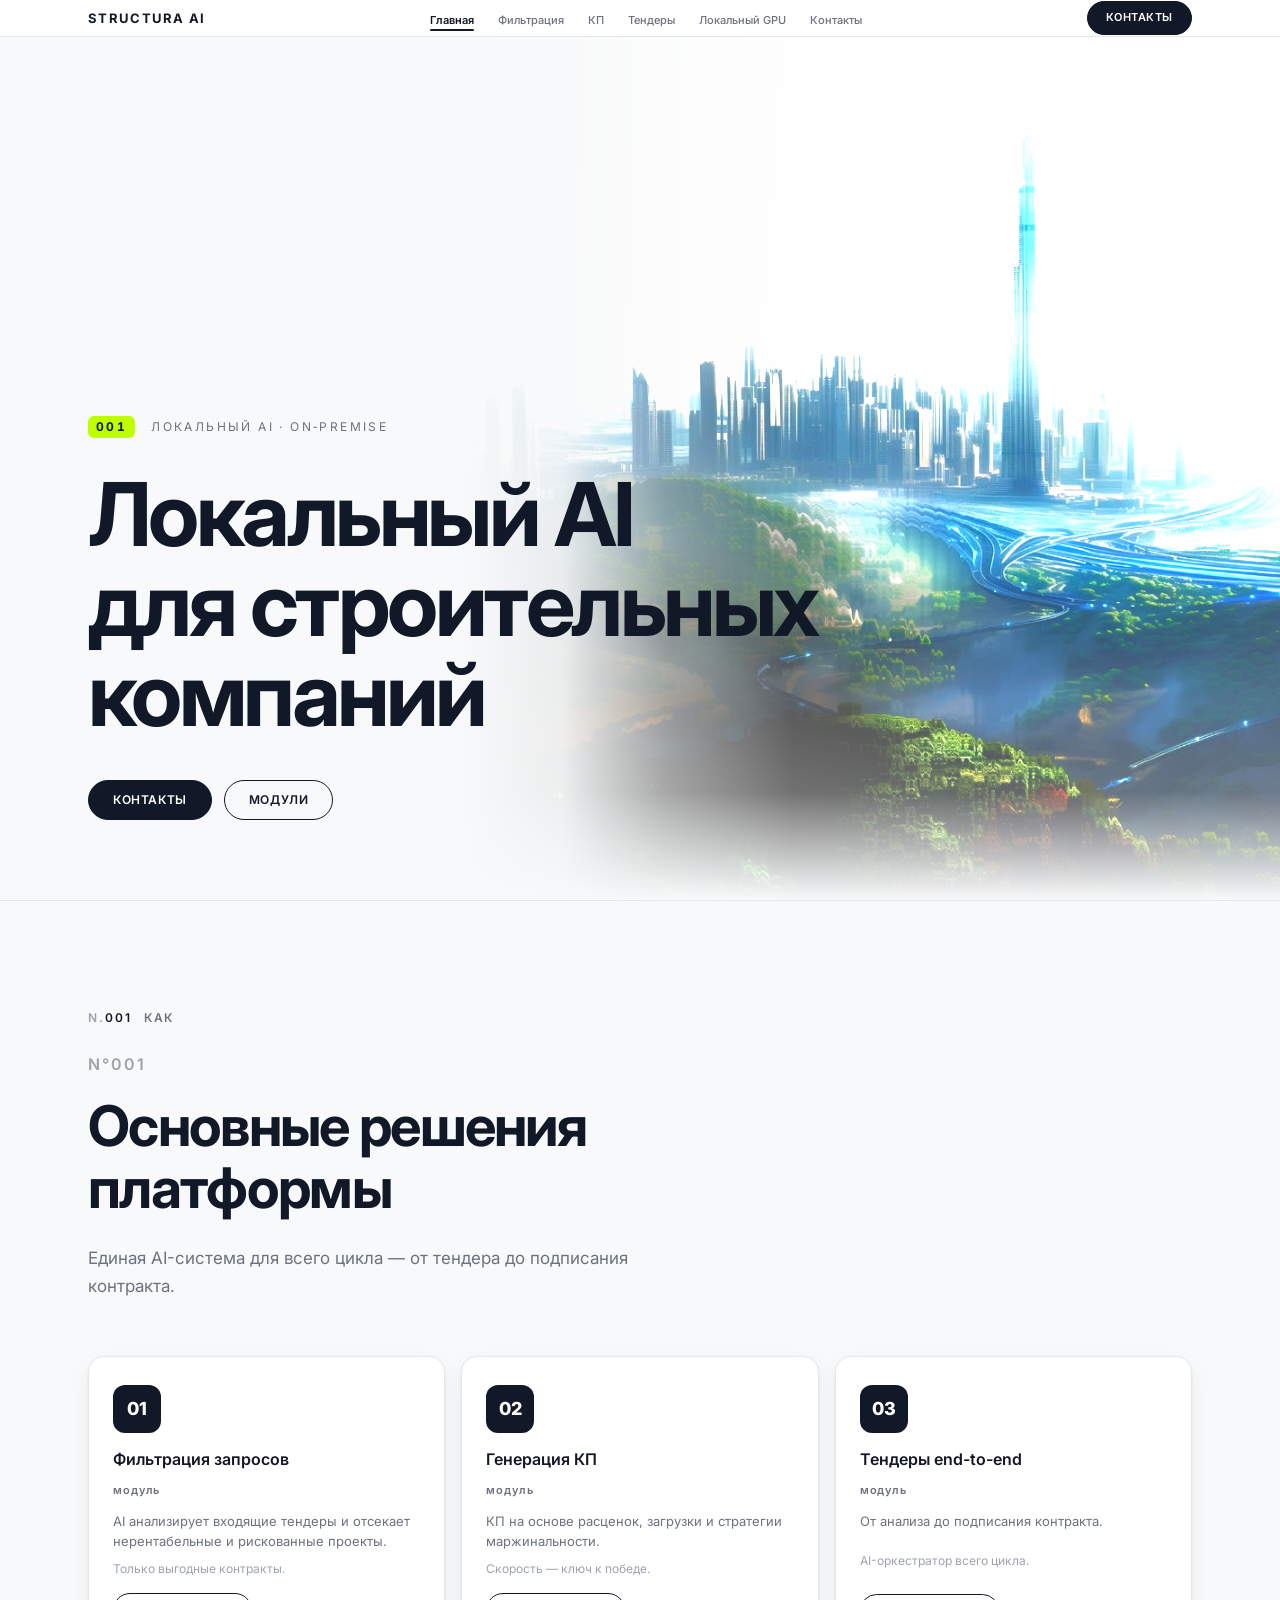
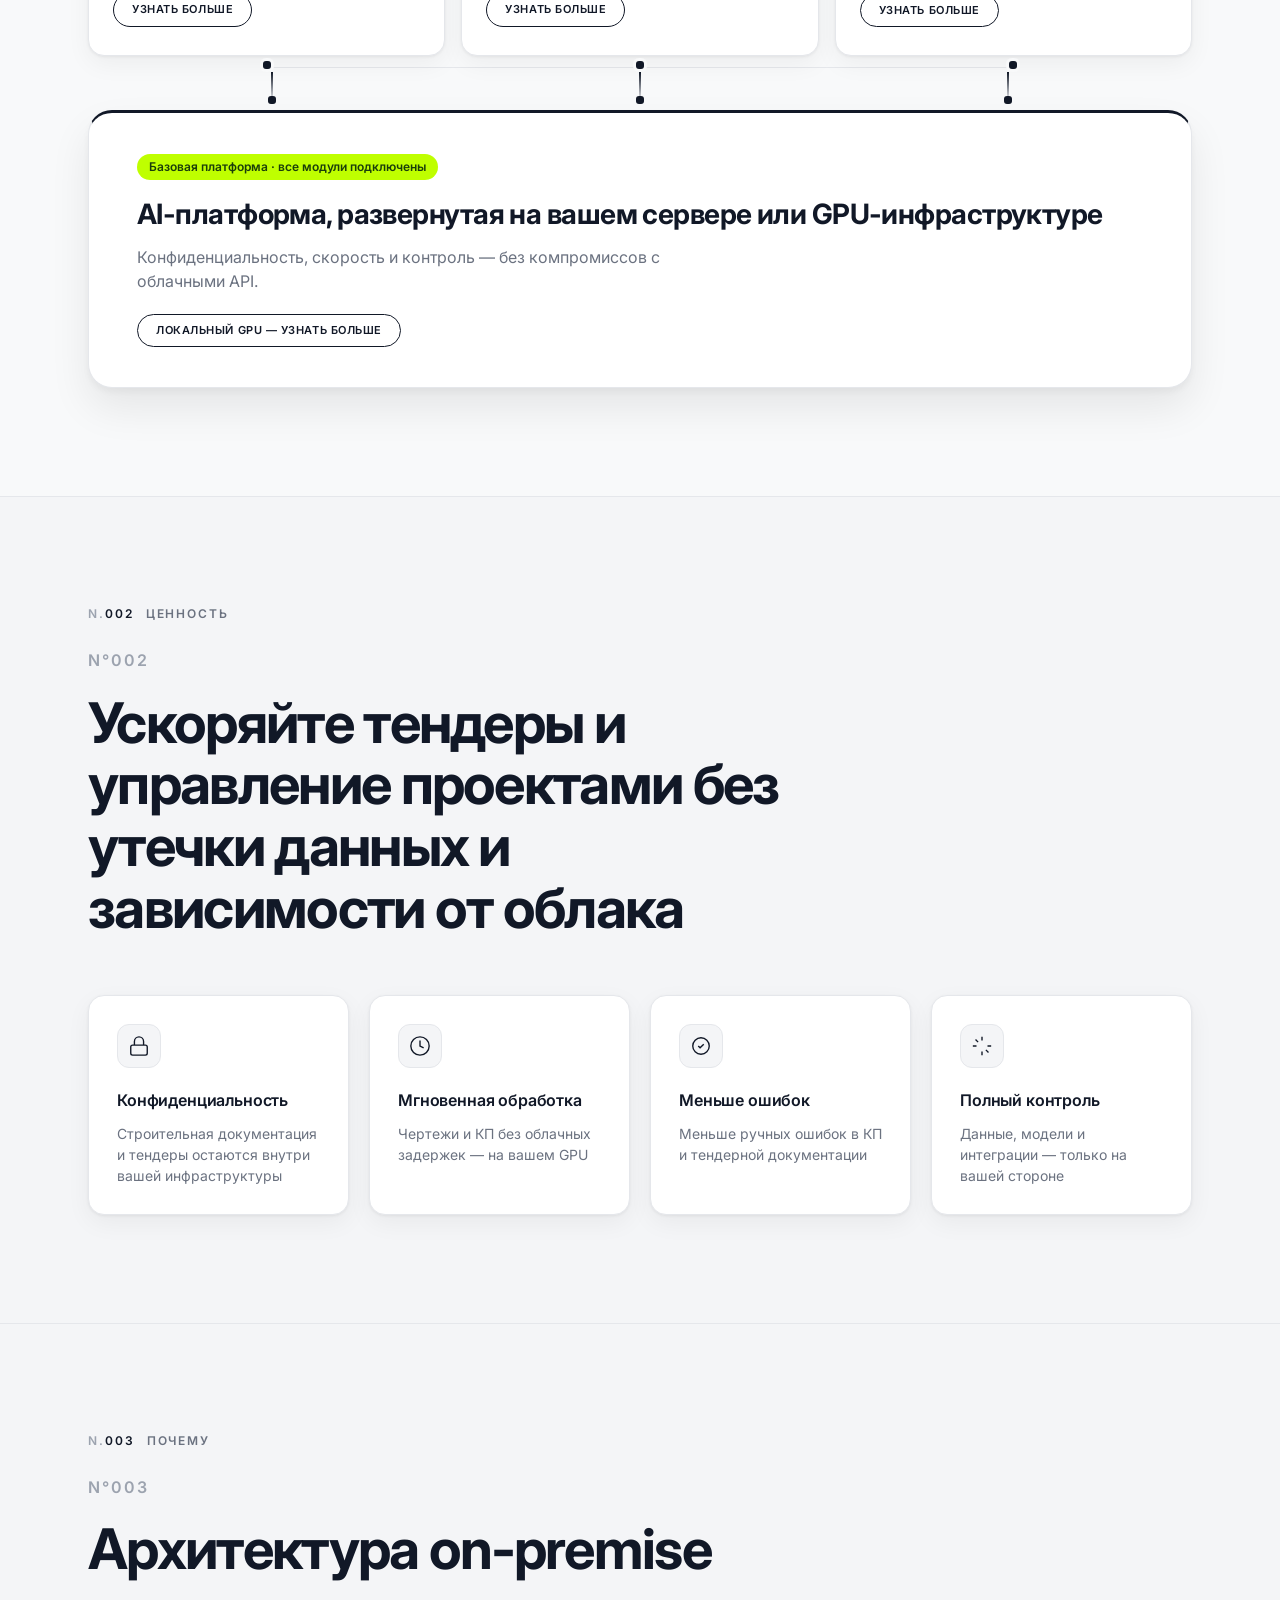
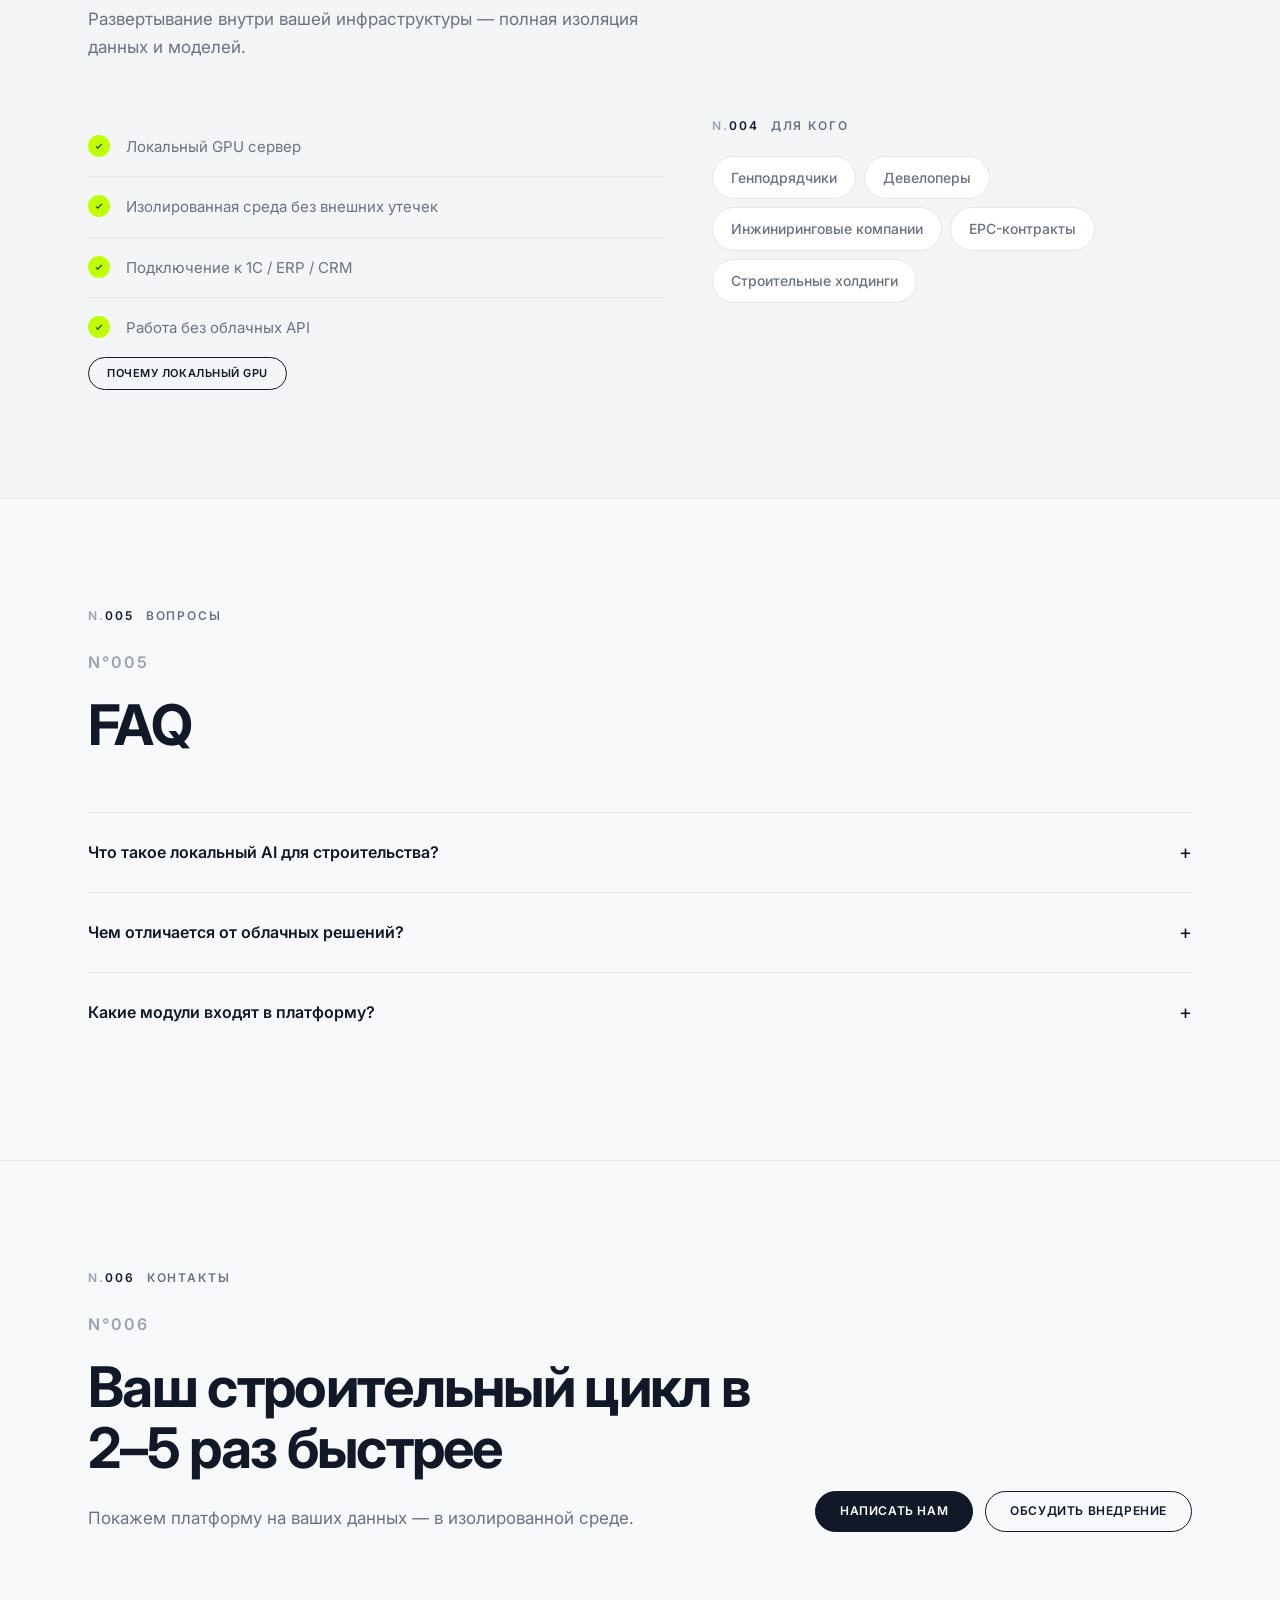
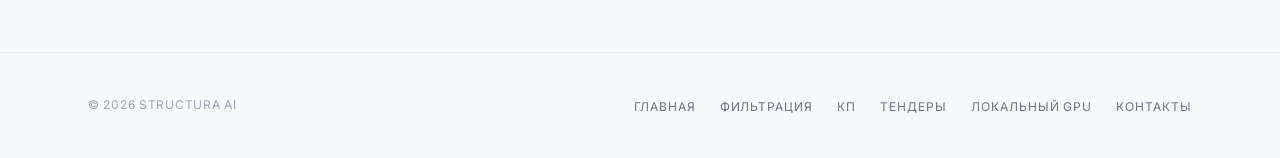
==== commit adec82e9: "8989" ====
--- a/index.html
+++ b/index.html
@@ -47,57 +47,14 @@
       </div>
     </section>
 
-    <section class="w-section w-section--soft" id="value">
+    <section class="w-section" id="solutions">
       <div class="container">
         <div class="w-section__head">
           <div class="w-meta">
             <span class="w-meta__id">n.<span>001</span></span>
-            <span class="w-meta__name">Ценность</span>
+            <span class="w-meta__name">Как</span>
           </div>
           <p class="w-num">N°001</p>
-          <h2 class="w-title">Ускоряйте тендеры и управление проектами без утечки данных и зависимости от облака</h2>
-        </div>
-        <div class="metrics-grid metrics-grid--row">
-          <article class="value-card">
-            <div class="icon-box">
-              <svg width="22" height="22" viewBox="0 0 24 24" fill="none" stroke="currentColor" stroke-width="1.5"><rect x="3" y="11" width="18" height="11" rx="2"/><path d="M7 11V7a5 5 0 0110 0v4"/></svg>
-            </div>
-            <h3>Конфиденциальность</h3>
-            <p>Строительная документация и тендеры остаются внутри вашей инфраструктуры</p>
-          </article>
-          <article class="value-card">
-            <div class="icon-box">
-              <svg width="22" height="22" viewBox="0 0 24 24" fill="none" stroke="currentColor" stroke-width="1.5"><circle cx="12" cy="12" r="10"/><path d="M12 6v6l4 2"/></svg>
-            </div>
-            <h3>Мгновенная обработка</h3>
-            <p>Чертежи и КП без облачных задержек — на вашем GPU</p>
-          </article>
-          <article class="value-card">
-            <div class="icon-box">
-              <svg width="22" height="22" viewBox="0 0 24 24" fill="none" stroke="currentColor" stroke-width="1.5"><path d="M9 12l2 2 4-4M21 12a9 9 0 11-18 0 9 9 0 0118 0z"/></svg>
-            </div>
-            <h3>Меньше ошибок</h3>
-            <p>Меньше ручных ошибок в КП и тендерной документации</p>
-          </article>
-          <article class="value-card">
-            <div class="icon-box">
-              <svg width="22" height="22" viewBox="0 0 24 24" fill="none" stroke="currentColor" stroke-width="1.5"><path d="M12 2v4m0 12v4M4.93 4.93l2.83 2.83m8.48 8.48l2.83 2.83M2 12h4m12 0h4"/></svg>
-            </div>
-            <h3>Полный контроль</h3>
-            <p>Данные, модели и интеграции — только на вашей стороне</p>
-          </article>
-        </div>
-      </div>
-    </section>
-
-    <section class="w-section" id="solutions">
-      <div class="container">
-        <div class="w-section__head">
-          <div class="w-meta">
-            <span class="w-meta__id">n.<span>002</span></span>
-            <span class="w-meta__name">Как</span>
-          </div>
-          <p class="w-num">N°002</p>
           <h2 class="w-title">Основные решения платформы</h2>
           <p class="w-lead">Единая AI-система для всего цикла — от тендера до подписания контракта.</p>
         </div>
@@ -143,6 +100,49 @@
       </div>
     </section>
 
+    <section class="w-section w-section--soft" id="value">
+      <div class="container">
+        <div class="w-section__head">
+          <div class="w-meta">
+            <span class="w-meta__id">n.<span>002</span></span>
+            <span class="w-meta__name">Ценность</span>
+          </div>
+          <p class="w-num">N°002</p>
+          <h2 class="w-title">Ускоряйте тендеры и управление проектами без утечки данных и зависимости от облака</h2>
+        </div>
+        <div class="metrics-grid metrics-grid--row">
+          <article class="value-card">
+            <div class="icon-box">
+              <svg width="22" height="22" viewBox="0 0 24 24" fill="none" stroke="currentColor" stroke-width="1.5"><rect x="3" y="11" width="18" height="11" rx="2"/><path d="M7 11V7a5 5 0 0110 0v4"/></svg>
+            </div>
+            <h3>Конфиденциальность</h3>
+            <p>Строительная документация и тендеры остаются внутри вашей инфраструктуры</p>
+          </article>
+          <article class="value-card">
+            <div class="icon-box">
+              <svg width="22" height="22" viewBox="0 0 24 24" fill="none" stroke="currentColor" stroke-width="1.5"><circle cx="12" cy="12" r="10"/><path d="M12 6v6l4 2"/></svg>
+            </div>
+            <h3>Мгновенная обработка</h3>
+            <p>Чертежи и КП без облачных задержек — на вашем GPU</p>
+          </article>
+          <article class="value-card">
+            <div class="icon-box">
+              <svg width="22" height="22" viewBox="0 0 24 24" fill="none" stroke="currentColor" stroke-width="1.5"><path d="M9 12l2 2 4-4M21 12a9 9 0 11-18 0 9 9 0 0118 0z"/></svg>
+            </div>
+            <h3>Меньше ошибок</h3>
+            <p>Меньше ручных ошибок в КП и тендерной документации</p>
+          </article>
+          <article class="value-card">
+            <div class="icon-box">
+              <svg width="22" height="22" viewBox="0 0 24 24" fill="none" stroke="currentColor" stroke-width="1.5"><path d="M12 2v4m0 12v4M4.93 4.93l2.83 2.83m8.48 8.48l2.83 2.83M2 12h4m12 0h4"/></svg>
+            </div>
+            <h3>Полный контроль</h3>
+            <p>Данные, модели и интеграции — только на вашей стороне</p>
+          </article>
+        </div>
+      </div>
+    </section>
+
     <section class="w-section w-section--soft" id="architecture">
       <div class="container">
         <div class="w-section__head">
